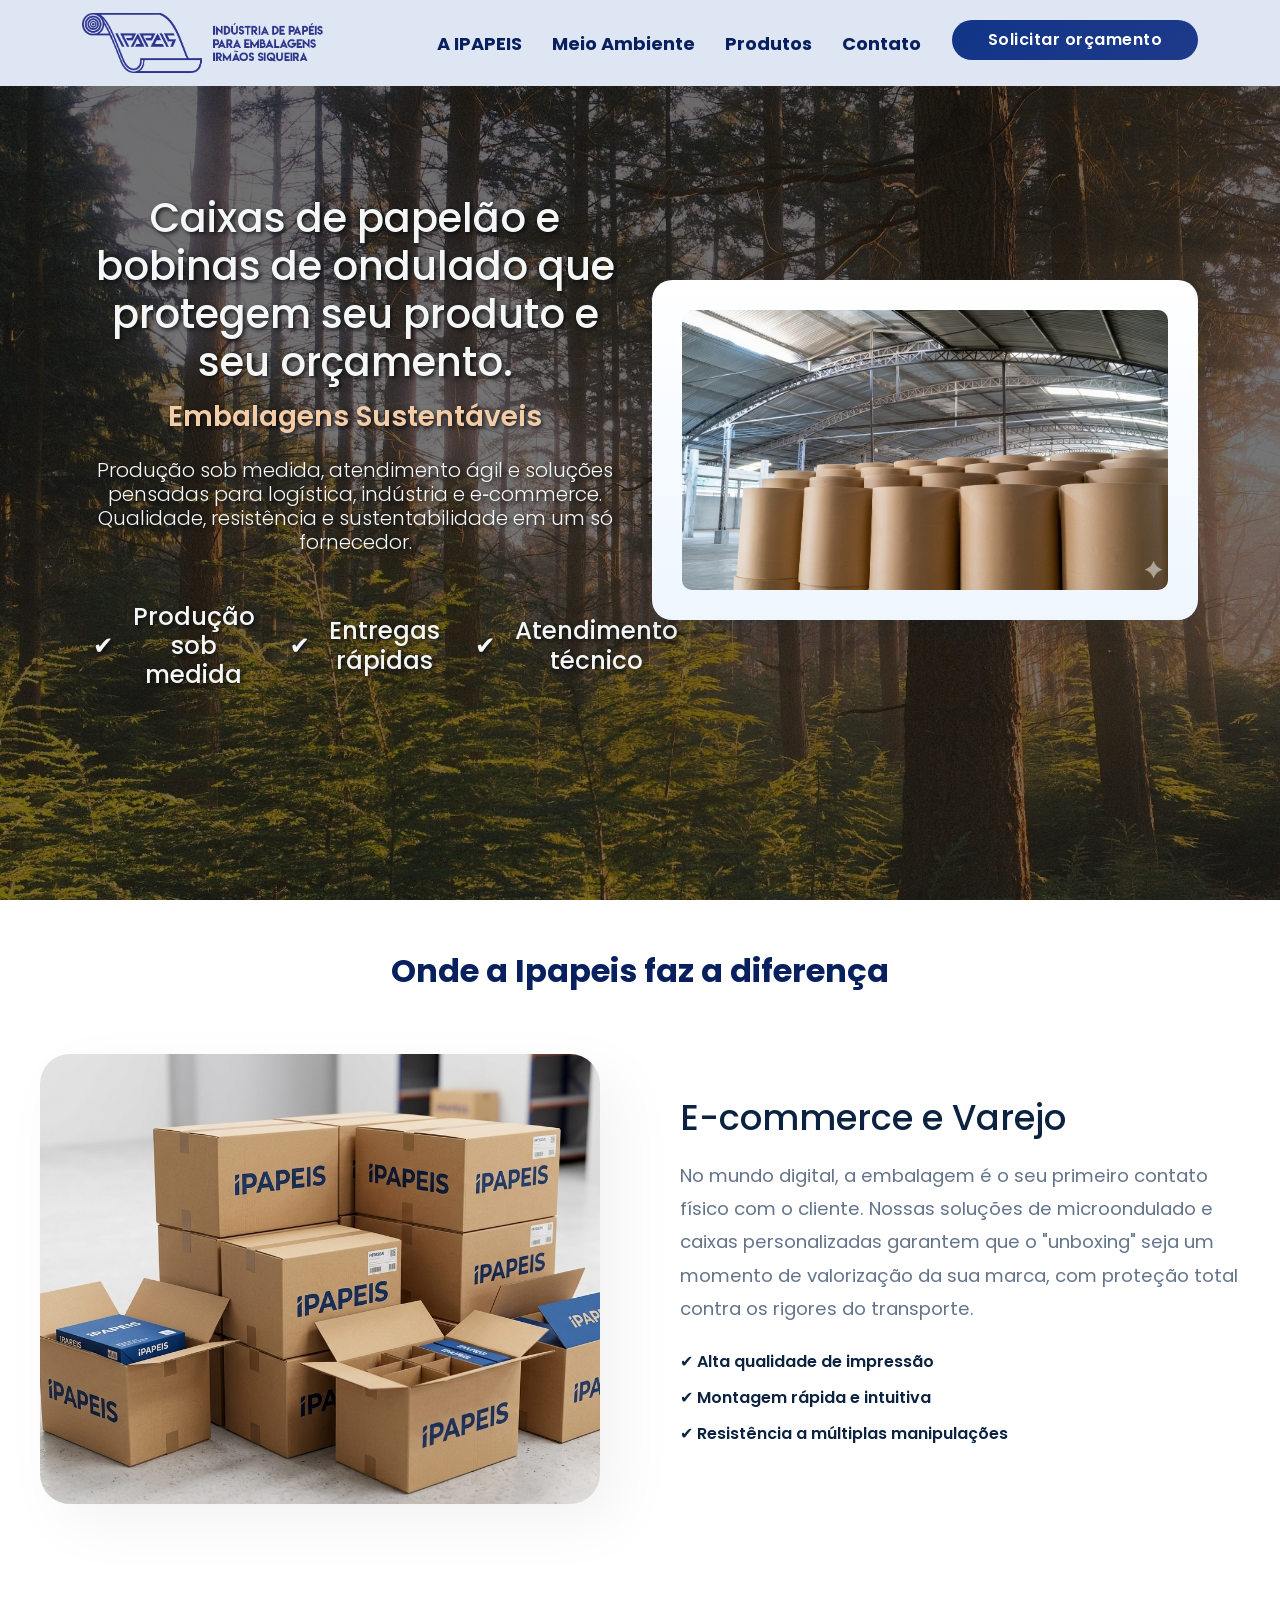
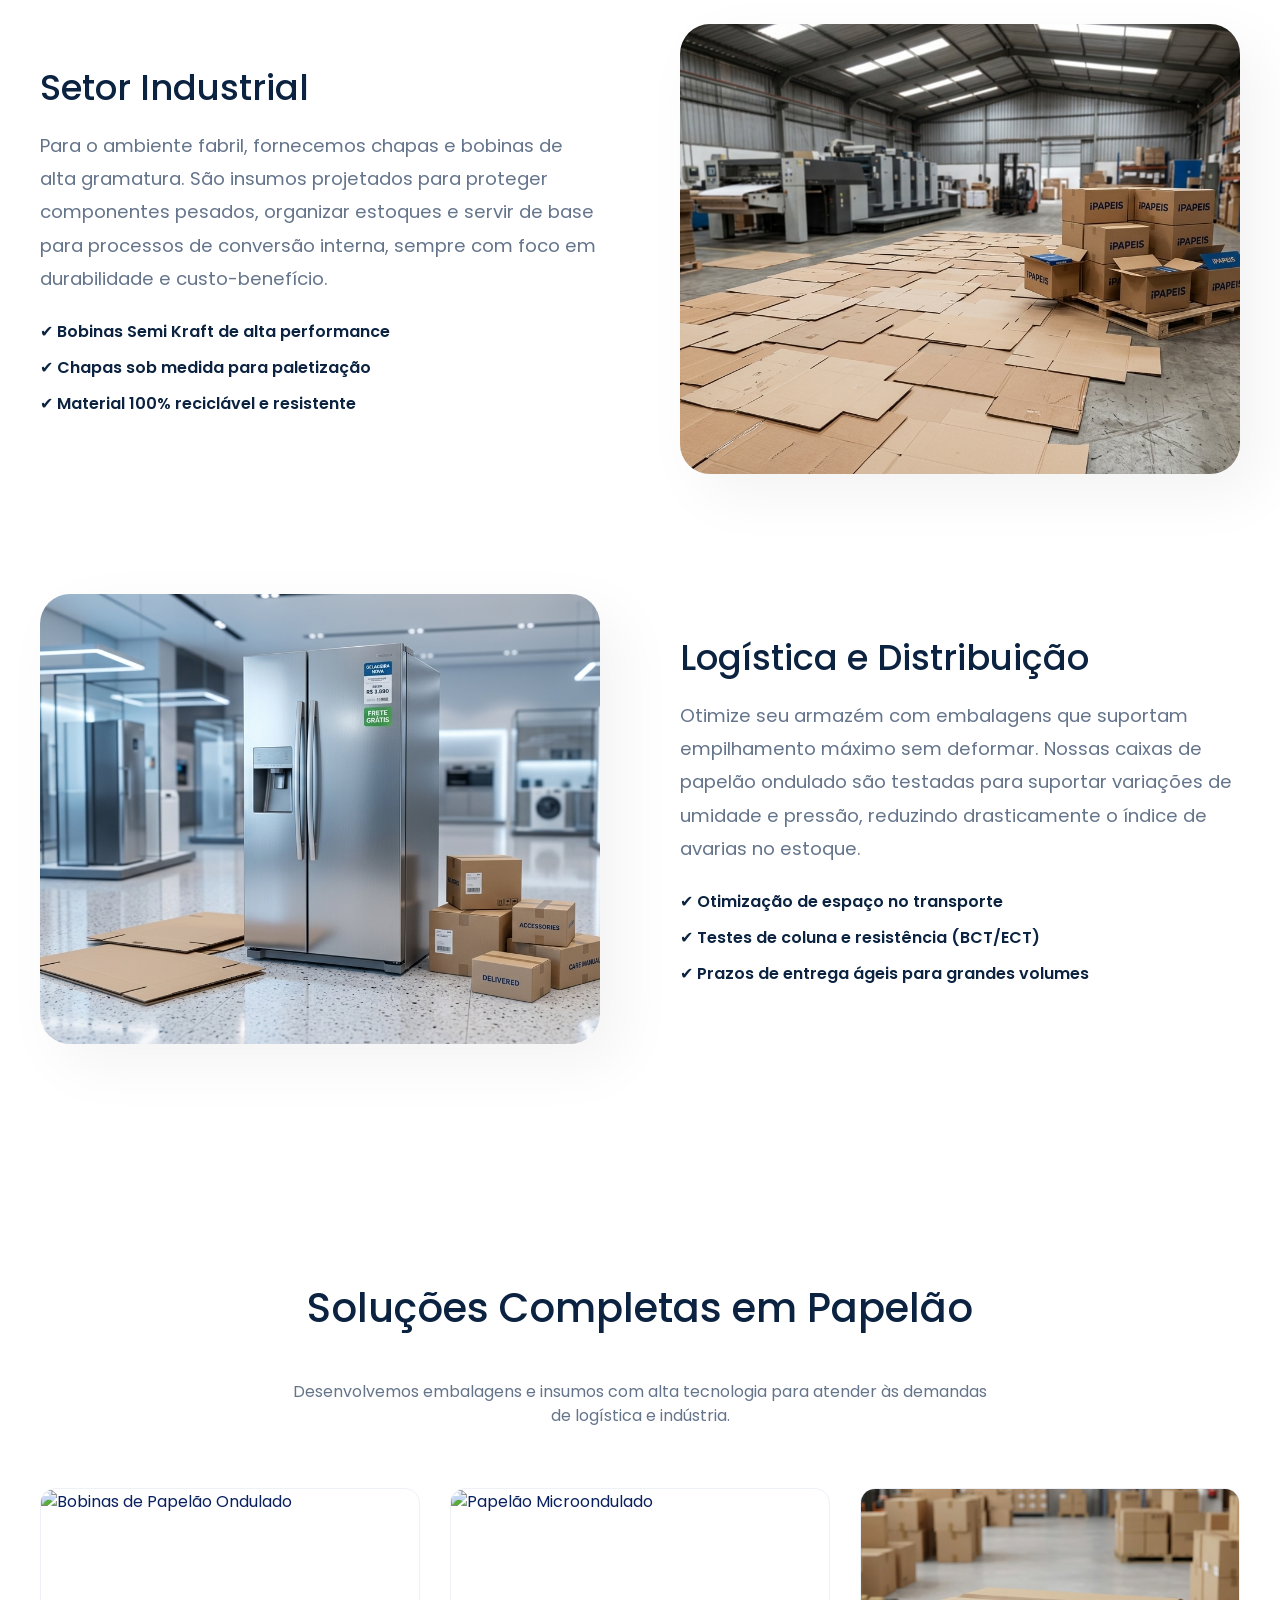
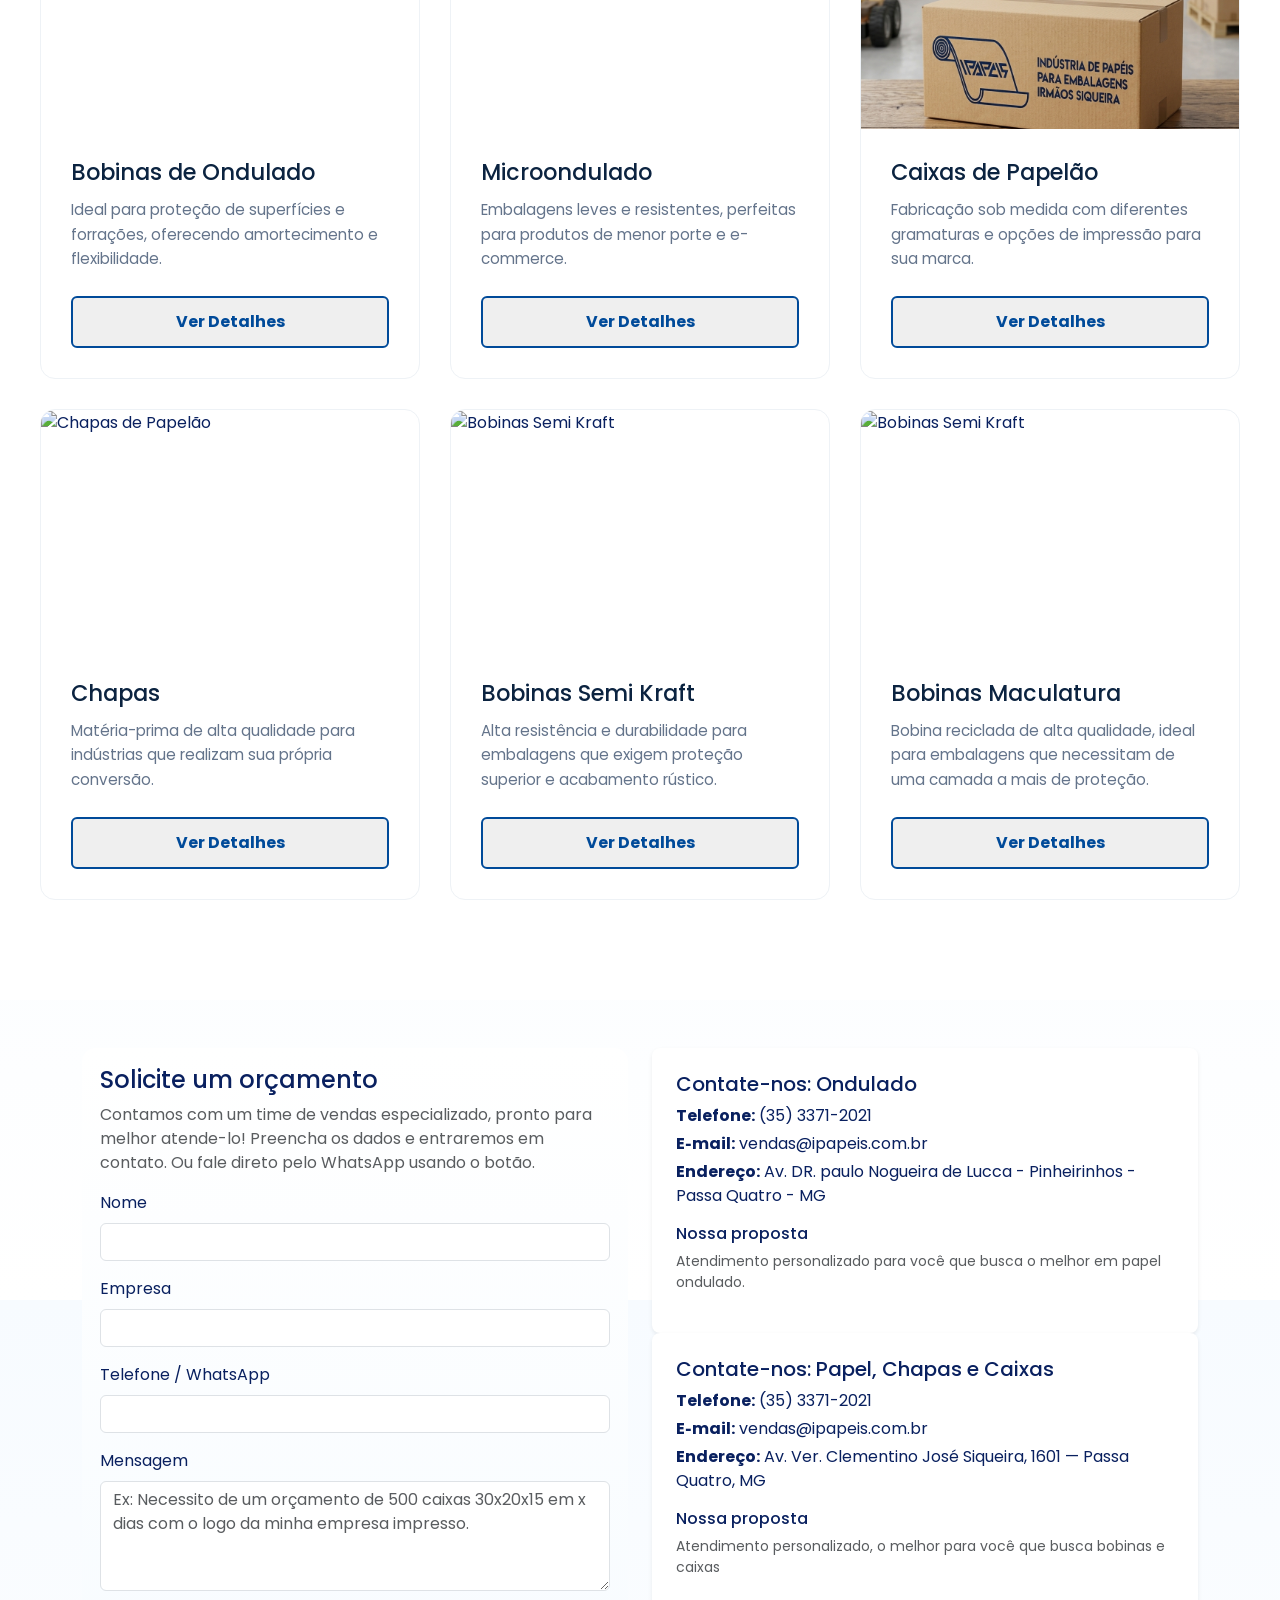
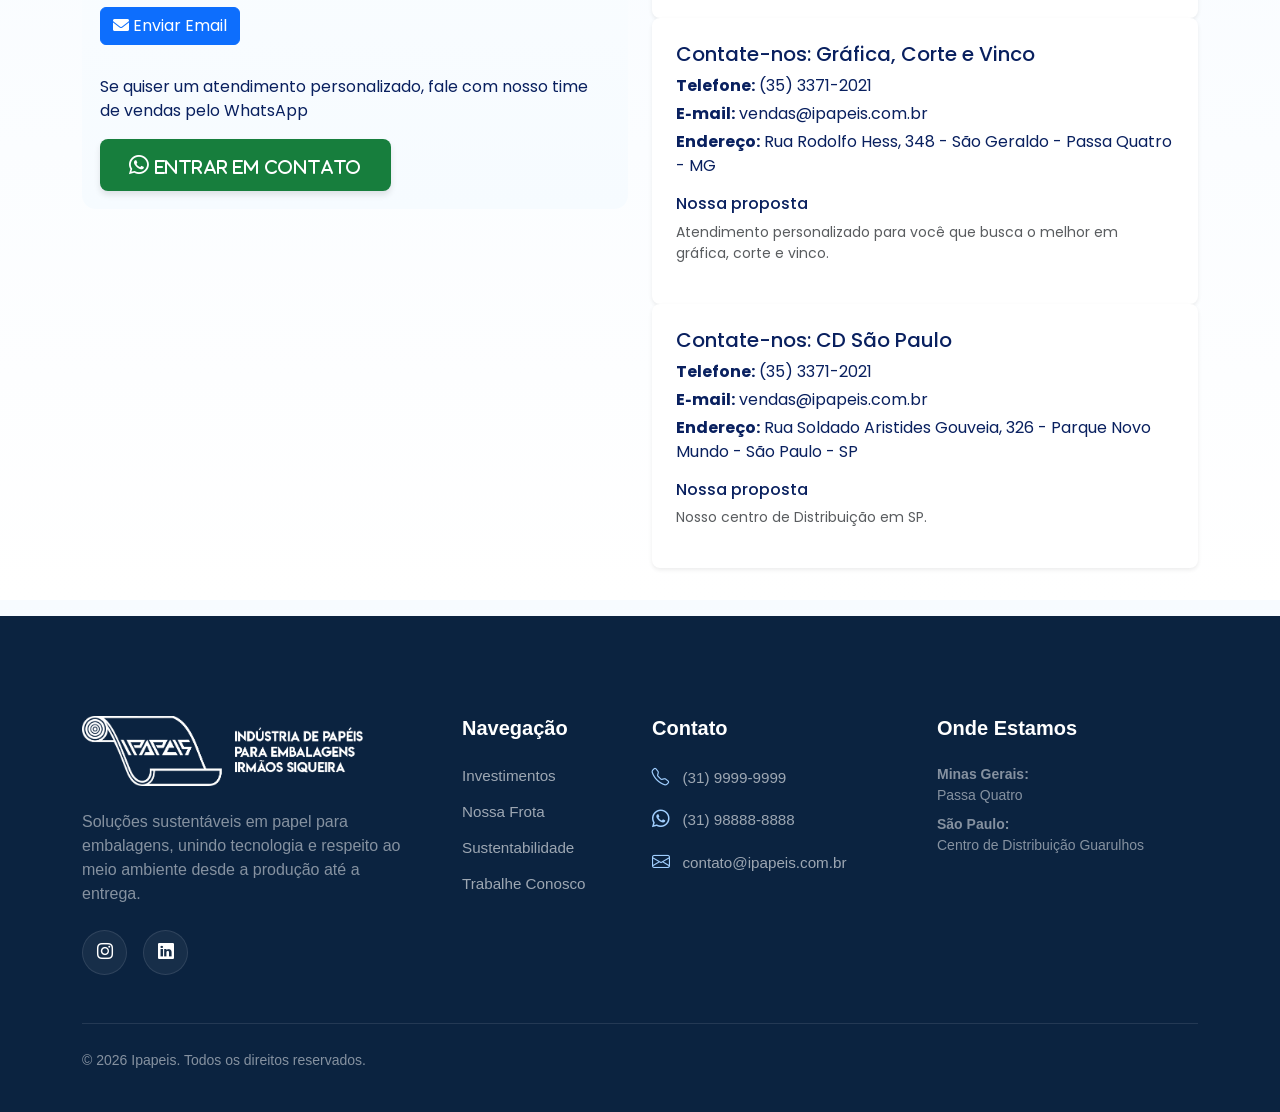
==== produtos.html @ 7433f679 "Initial commit" ====
<!doctype html>

<html lang="pt-BR">
  <head>
    <meta charset="utf-8" />
    <meta name="viewport" content="width=device-width, initial-scale=1" />
    <title>IPAPEIS -Caixas & Bobinas — Soluções em Papelão Ondulado</title>

    <!-- Google Font -->
    <link
      href="https://fonts.googleapis.com/css2?family=Poppins:wght@300;400;600;700&display=swap"
      rel="stylesheet"
    />
    <!-- Bootstrap 5 CSS (CDN) -->
    <link
      href="https://cdn.jsdelivr.net/npm/bootstrap@5.3.2/dist/css/bootstrap.min.css"
      rel="stylesheet"
    />
    <!-- CSS -->
    <link rel="stylesheet" href="style.css" />

     <link rel="stylesheet" href="https://cdn.jsdelivr.net/npm/bootstrap-icons@1.11.3/font/bootstrap-icons.min.css">
     <link rel="stylesheet" href="https://cdnjs.cloudflare.com/ajax/libs/font-awesome/6.0.0/css/all.min.css">
  </head>

  <body>
    <!-- NAVBAR -->
    <nav class="header navbar navbar-expand-lg sticky-top">
      <div class="container">
        <a class="navbar-brand" href="#"
          ><img class="fotoBobina" src="img/logo.png" alt="foto logo IPAPEIS"
        /></a>
        <button
          class="navbar-toggler"
          type="button"
          data-bs-toggle="collapse"
          data-bs-target="#navMenu"
        >
          <span class="navbar-toggler-icon" style="filter: invert(1)"></span>
        </button>
        <div class="collapse navbar-collapse" id="navMenu">
          <ul class="navbar-nav ms-auto mb-1 mb-lg-0 align-items-lg">

            <li class="nav-item">
              <a class="nav-link" href="index.html">A IPAPEIS</a>
            </li>

            <li class="nav-item menuC">
              <a class="nav-link" href="index.html#sustentabilidade">Meio Ambiente</a>
            </li>
            <li class="nav-item menuC">
              <a class="nav-link" href="produtos.html">Produtos</a>
            </li>
            <li class="nav-item menuC">
              <a class="nav-link" href="#contato">Contato</a>
            </li>

            <li class="nav-item ms-3 menu">
              <button class="btn-elegante">
                <span>Solicitar orçamento</span>
              </button>
            </li>
          </ul>
        </div>
      </div>
    </nav>


    <header class="leadTotal">
      <div class="container">
        <div class="row align-items-center g-4">
          <div class="col-lg-6">
            <h1>
              Caixas de papelão e bobinas de ondulado que protegem seu produto e
              seu orçamento.
            </h1>
             <h3 class="tag">Embalagens Sustentáveis<h3/>
            <p class="lead">
              Produção sob medida, atendimento ágil e soluções pensadas para
              logística, indústria e e‑commerce. Qualidade, resistência e
              sustentabilidade em um só fornecedor.
            </p>
            

            <ul class="list-unstyled d-flex gap-4 mt-5">
              <li class="d-flex align-items-center">
                <small class="badge-ghost me-2">✔</small
                ><small>Produção sob medida</small>
              </li>
              <li class="d-flex align-items-center">
                <small class="badge-ghost me-2">✔</small
                ><small>Entregas rápidas</small>
              </li>
              <li class="d-flex align-items-center">
                <small class="badge-ghost me-2">✔</small
                ><small>Atendimento técnico</small>
              </li>
            </ul>
          </div>

          <div class="col-lg-6">
            <div class="hero-illustration">
              <!-- Ilustração simples com SVG representando caixas -->
              <img src="img/foto bobinas.png" alt="Descrição da imagem" class="img-container-destaque">
            </div>
          </div>
        </div>
      </div>
    </header>

<section id="aplicacoes" class="aplicacoes-impacto">
  <div class="container-impacto">
    
    <div class="header-central">
      <h2>Onde a Ipapeis faz a diferença</h2>
    </div>

    <div class="impacto-row">
      <div class="impacto-img">
        <img src="img/caixas.png" alt="Caixas para E-commerce">
      </div>
      <div class="impacto-info">
        <h3>E-commerce e Varejo</h3>
        <p>No mundo digital, a embalagem é o seu primeiro contato físico com o cliente. Nossas soluções de microondulado e caixas personalizadas garantem que o "unboxing" seja um momento de valorização da sua marca, com proteção total contra os rigores do transporte.</p>
        <ul class="lista-check">
          <li>✔ Alta qualidade de impressão</li>
          <li>✔ Montagem rápida e intuitiva</li>
          <li>✔ Resistência a múltiplas manipulações</li>
        </ul>
      </div>
    </div>

    <div class="impacto-row row-reverse">
      <div class="impacto-img">
        <img src="img/chao de fabrica.png" alt="Proteção para Indústria">
      </div>
      <div class="impacto-info">
        <h3>Setor Industrial</h3>
        <p>Para o ambiente fabril, fornecemos chapas e bobinas de alta gramatura. São insumos projetados para proteger componentes pesados, organizar estoques e servir de base para processos de conversão interna, sempre com foco em durabilidade e custo-benefício.</p>
        <ul class="lista-check">
          <li>✔ Bobinas Semi Kraft de alta performance</li>
          <li>✔ Chapas sob medida para paletização</li>
          <li>✔ Material 100% reciclável e resistente</li>
        </ul>
      </div>
    </div>

    <div class="impacto-row">
      <div class="impacto-img">
        <img src="img/geladeira.png" alt="Soluções para Logística">
      </div>
      <div class="impacto-info">
        <h3>Logística e Distribuição</h3>
        <p>Otimize seu armazém com embalagens que suportam empilhamento máximo sem deformar. Nossas caixas de papelão ondulado são testadas para suportar variações de umidade e pressão, reduzindo drasticamente o índice de avarias no estoque.</p>
        <ul class="lista-check">
          <li>✔ Otimização de espaço no transporte</li>
          <li>✔ Testes de coluna e resistência (BCT/ECT)</li>
          <li>✔ Prazos de entrega ágeis para grandes volumes</li>
        </ul>
      </div>
    </div>

  </div>
</section>

<!-- Seção de Produtos -->

<section id="produtos" class="produtos-section">
      <div class="produtos-container">
        <div class="produtos-header">
          <h2>Soluções Completas em Papelão</h2>
          <p>
            Desenvolvemos embalagens e insumos com alta tecnologia para atender
            às demandas de logística e indústria.
          </p>
        </div>

        <div class="produtos-grid">
          <div class="produto-card">
            <div class="produto-img">
              <img
                src="img/bobina-ondulado.jpg"
                alt="Bobinas de Papelão Ondulado"
              />
            </div>
            <div class="produto-info">
              <h3>Bobinas de Ondulado</h3>
              <p>
                Ideal para proteção de superfícies e forrações, oferecendo
                amortecimento e flexibilidade.
              </p>
              <button type="button" class="btn-produto w-100" data-bs-toggle="modal" data-bs-target="#modalProduto1">
  Ver Detalhes
</button>
            </div>
          </div>

          <div class="produto-card">
            <div class="produto-img">
              <img src="img/microondulado.jpg" alt="Papelão Microondulado" />
            </div>
            <div class="produto-info">
              <h3>Microondulado</h3>
              <p>
                Embalagens leves e resistentes, perfeitas para produtos de menor
                porte e e-commerce.
              </p>
              <button type="button" class="btn-produto w-100" data-bs-toggle="modal" data-bs-target="#modalProduto2">
  Ver Detalhes
</button>
            </div>
          </div>

          <div class="produto-card destaque-border">
            <div class="produto-img">
              <img src="img/caixaIpapeis.png" alt="Caixas de Papelão" />
            </div>
            <div class="produto-info">
              <h3>Caixas de Papelão</h3>
              <p>
                Fabricação sob medida com diferentes gramaturas e opções de
                impressão para sua marca.
              </p>
              <button type="button" class="btn-produto w-100" data-bs-toggle="modal" data-bs-target="#modalProduto3">
  Ver Detalhes
</button>
            </div>
          </div>

          <div class="produto-card">
            <div class="produto-img">
              <img src="img/chapas.jpg" alt="Chapas de Papelão" />
            </div>
            <div class="produto-info">
              <h3>Chapas</h3>
              <p>
                Matéria-prima de alta qualidade para indústrias que realizam sua
                própria conversão.
              </p>
             <button type="button" class="btn-produto w-100" data-bs-toggle="modal" data-bs-target="#modalProduto4">
  Ver Detalhes
</button>
            </div>
          </div>

          <div class="produto-card">
            <div class="produto-img">
              <img src="img/semi-kraft.jpg" alt="Bobinas Semi Kraft" />
            </div>
            <div class="produto-info">
              <h3>Bobinas Semi Kraft</h3>
              <p>
                Alta resistência e durabilidade para embalagens que exigem
                proteção superior e acabamento rústico.
              </p>
             <button type="button" class="btn-produto w-100" data-bs-toggle="modal" data-bs-target="#modalProduto5">
  Ver Detalhes
</button>
            </div>
          </div>

          <div class="produto-card">
            <div class="produto-img">
              <img src="img/semi-kraft.jpg" alt="Bobinas Semi Kraft" />
            </div>
            <div class="produto-info">
              <h3>Bobinas Maculatura</h3>
              <p>
                Bobina reciclada de alta qualidade, ideal para embalagens que necessitam de uma camada a mais de proteção.
              </p>
             <button type="button" class="btn-produto w-100" data-bs-toggle="modal" data-bs-target="#modalProduto6">
  Ver Detalhes
</button>
            </div>
          </div>
        </div>
      </div>
</section>

<!--Modal detalhes de produtos (cada produto tem o seu)-->
<div class="modal fade" id="modalProduto1" tabindex="-1" aria-hidden="true">
  <div class="modal-dialog modal-lg modal-dialog-centered">
    <div class="modal-content border-0 shadow-lg">
      <div class="modal-header border-0 pb-0">
        <button type="button" class="btn-close" data-bs-dismiss="modal" aria-label="Close"></button>
      </div>
      <div class="modal-body p-4 p-md-5">
        <div class="row g-4">
          <div class="col-md-5">
            <img src="img/bobina-ondulado.jpg" class="img-fluid rounded-3 shadow-sm" alt="Bobina Ondulado">
          </div>
          <div class="col-md-7">
            <span class="tag-label mb-2 d-block">Indústria e Logística</span>
            <h3 class="fw-bold text-dark mb-3">Bobinas de Papelão Ondulado</h3>
            <p class="text-muted mb-4">
              Nossas bobinas são produzidas com fibras recicladas de alta resistência, garantindo uma proteção superior para móveis, pisos e itens frágeis durante o transporte ou reforma.
            </p>
            
            <h5 class="fw-bold small text-uppercase mb-3">Características Técnicas:</h5>
            <ul class="list-unstyled">
              <li class="mb-2"><i class="bi bi-check2-circle text-primary me-2"></i> <strong>Tamanhos:</strong>   de 20cm a 1,60m</li>
              <li class="mb-2"><i class="bi bi-check2-circle text-primary me-2"></i> <strong>Gramatura:</strong> 300 e 400 g/m².</li>
              <li class="mb-2"><i class="bi bi-check2-circle text-primary me-2"></i> <strong>Ondulação:</strong> Tipo B (Onda Simples).</li>
              <li class="mb-2"><i class="bi bi-check2-circle text-primary me-2"></i> 100% Reciclável e Biodegradável.</li>
            </ul>

            <div class="mt-4 pt-3 border-top">
              <a href="https://wa.me/SEUNUMERO" class="btn btn-primary px-4 py-2 fw-bold">Solicitar Orçamento</a>
            </div>
          </div>
        </div>
      </div>
    </div>
  </div>
</div>

<div class="modal fade" id="modalProduto2" tabindex="-1" aria-hidden="true">
  <div class="modal-dialog modal-lg modal-dialog-centered">
    <div class="modal-content border-0 shadow-lg">
      <div class="modal-header border-0 pb-0">
        <button type="button" class="btn-close" data-bs-dismiss="modal" aria-label="Close"></button>
      </div>
      <div class="modal-body p-4 p-md-5">
        <div class="row g-4">
          <div class="col-md-5">
            <img src="img/caixaIpapeis.png" class="img-fluid rounded-3 shadow-sm" alt="Caixas de Papelão">
          </div>
          <div class="col-md-7">
            <span class="tag-label mb-2 d-block">Indústria e Logística</span>
            <h3 class="fw-bold text-dark mb-3">Caixas de Papelão</h3>
            <p class="text-muted mb-4">
              Nossas bobinas são produzidas com fibras recicladas de alta resistência, garantindo uma proteção superior para móveis, pisos e itens frágeis durante o transporte ou reforma.
            </p>
            
            <h5 class="fw-bold small text-uppercase mb-3">Características Técnicas:</h5>
            <ul class="list-unstyled">
              <li class="mb-2"><i class="bi bi-check2-circle text-primary me-2"></i> <strong>Larguras:</strong> 100cm, 120cm e 140cm.</li>
              <li class="mb-2"><i class="bi bi-check2-circle text-primary me-2"></i> <strong>Gramatura:</strong> Variável conforme necessidade (220g a 280g).</li>
              <li class="mb-2"><i class="bi bi-check2-circle text-primary me-2"></i> <strong>Ondulação:</strong> Tipo B (Onda Simples).</li>
              <li class="mb-2"><i class="bi bi-check2-circle text-primary me-2"></i> 100% Reciclável e Biodegradável.</li>
            </ul>

            <div class="mt-4 pt-3 border-top">
              <a href="https://wa.me/SEUNUMERO" class="btn btn-primary px-4 py-2 fw-bold">Solicitar Orçamento</a>
            </div>
          </div>
        </div>
      </div>
    </div>
  </div>
</div>

<div class="modal fade" id="modalProduto3" tabindex="-1" aria-hidden="true">
  <div class="modal-dialog modal-lg modal-dialog-centered">
    <div class="modal-content border-0 shadow-lg">
      <div class="modal-header border-0 pb-0">
        <button type="button" class="btn-close" data-bs-dismiss="modal" aria-label="Close"></button>
      </div>
      <div class="modal-body p-4 p-md-5">
        <div class="row g-4">
          <div class="col-md-5">
            <img src="img/caixaIpapeis.png" class="img-fluid rounded-3 shadow-sm" alt="Bobina Ondulado">
          </div>
          <div class="col-md-7">
            <span class="tag-label mb-2 d-block">Indústria e Logística</span>
            <h3 class="fw-bold text-dark mb-3">Bobinas de Papelão Ondulado</h3>
            <p class="text-muted mb-4">
              Nossas bobinas são produzidas com fibras recicladas de alta resistência, garantindo uma proteção superior para móveis, pisos e itens frágeis durante o transporte ou reforma.
            </p>
            
            <h5 class="fw-bold small text-uppercase mb-3">Características Técnicas:</h5>
            <ul class="list-unstyled">
              <li class="mb-2"><i class="bi bi-check2-circle text-primary me-2"></i> <strong>Larguras:</strong> 100cm, 120cm e 140cm.</li>
              <li class="mb-2"><i class="bi bi-check2-circle text-primary me-2"></i> <strong>Gramatura:</strong> Variável conforme necessidade (220g a 280g).</li>
              <li class="mb-2"><i class="bi bi-check2-circle text-primary me-2"></i> <strong>Ondulação:</strong> Tipo B (Onda Simples).</li>
              <li class="mb-2"><i class="bi bi-check2-circle text-primary me-2"></i> 100% Reciclável e Biodegradável.</li>
            </ul>

            <div class="mt-4 pt-3 border-top">
              <a href="https://wa.me/SEUNUMERO" class="btn btn-primary px-4 py-2 fw-bold">Solicitar Orçamento</a>
            </div>
          </div>
        </div>
      </div>
    </div>
  </div>
</div>

<div class="modal fade" id="modalProduto4" tabindex="-1" aria-hidden="true">
  <div class="modal-dialog modal-lg modal-dialog-centered">
    <div class="modal-content border-0 shadow-lg">
      <div class="modal-header border-0 pb-0">
        <button type="button" class="btn-close" data-bs-dismiss="modal" aria-label="Close"></button>
      </div>
      <div class="modal-body p-4 p-md-5">
        <div class="row g-4">
          <div class="col-md-5">
            <img src="img/bobina-ondulado.jpg" class="img-fluid rounded-3 shadow-sm" alt="Bobina Ondulado">
          </div>
          <div class="col-md-7">
            <span class="tag-label mb-2 d-block">Indústria e Logística</span>
            <h3 class="fw-bold text-dark mb-3">Bobinas de Papelão Ondulado</h3>
            <p class="text-muted mb-4">
              Nossas bobinas são produzidas com fibras recicladas de alta resistência, garantindo uma proteção superior para móveis, pisos e itens frágeis durante o transporte ou reforma.
            </p>
            
            <h5 class="fw-bold small text-uppercase mb-3">Características Técnicas:</h5>
            <ul class="list-unstyled">
              <li class="mb-2"><i class="bi bi-check2-circle text-primary me-2"></i> <strong>Larguras:</strong> 100cm, 120cm e 140cm.</li>
              <li class="mb-2"><i class="bi bi-check2-circle text-primary me-2"></i> <strong>Gramatura:</strong> Variável conforme necessidade (220g a 280g).</li>
              <li class="mb-2"><i class="bi bi-check2-circle text-primary me-2"></i> <strong>Ondulação:</strong> Tipo B (Onda Simples).</li>
              <li class="mb-2"><i class="bi bi-check2-circle text-primary me-2"></i> 100% Reciclável e Biodegradável.</li>
            </ul>

            <div class="mt-4 pt-3 border-top">
              <a href="https://wa.me/SEUNUMERO" class="btn btn-primary px-4 py-2 fw-bold">Solicitar Orçamento</a>
            </div>
          </div>
        </div>
      </div>
    </div>
  </div>
</div>

<div class="modal fade" id="modalProduto5" tabindex="-1" aria-hidden="true">
  <div class="modal-dialog modal-lg modal-dialog-centered">
    <div class="modal-content border-0 shadow-lg">
      <div class="modal-header border-0 pb-0">
        <button type="button" class="btn-close" data-bs-dismiss="modal" aria-label="Close"></button>
      </div>
      <div class="modal-body p-4 p-md-5">
        <div class="row g-4">
          <div class="col-md-5">
            <img src="img/bobina-ondulado.jpg" class="img-fluid rounded-3 shadow-sm" alt="Bobina Ondulado">
          </div>
          <div class="col-md-7">
            <span class="tag-label mb-2 d-block">Indústria e Logística</span>
            <h3 class="fw-bold text-dark mb-3">Bobinas de Papelão Ondulado</h3>
            <p class="text-muted mb-4">
              Nossas bobinas são produzidas com fibras recicladas de alta resistência, garantindo uma proteção superior para móveis, pisos e itens frágeis durante o transporte ou reforma.
            </p>
            
            <h5 class="fw-bold small text-uppercase mb-3">Características Técnicas:</h5>
            <ul class="list-unstyled">
              <li class="mb-2"><i class="bi bi-check2-circle text-primary me-2"></i> <strong>Larguras:</strong> 100cm, 120cm e 140cm.</li>
              <li class="mb-2"><i class="bi bi-check2-circle text-primary me-2"></i> <strong>Gramatura:</strong> Variável conforme necessidade (220g a 280g).</li>
              <li class="mb-2"><i class="bi bi-check2-circle text-primary me-2"></i> <strong>Ondulação:</strong> Tipo B (Onda Simples).</li>
              <li class="mb-2"><i class="bi bi-check2-circle text-primary me-2"></i> 100% Reciclável e Biodegradável.</li>
            </ul>

            <div class="mt-4 pt-3 border-top">
              <a href="https://wa.me/SEUNUMERO" class="btn btn-primary px-4 py-2 fw-bold">Solicitar Orçamento</a>
            </div>
          </div>
        </div>
      </div>
    </div>
  </div>
</div>

<div class="modal fade" id="modalProduto6" tabindex="-1" aria-hidden="true">
  <div class="modal-dialog modal-lg modal-dialog-centered">
    <div class="modal-content border-0 shadow-lg">
      <div class="modal-header border-0 pb-0">
        <button type="button" class="btn-close" data-bs-dismiss="modal" aria-label="Close"></button>
      </div>
      <div class="modal-body p-4 p-md-5">
        <div class="row g-4">
          <div class="col-md-5">
            <img src="img/bobina-ondulado.jpg" class="img-fluid rounded-3 shadow-sm" alt="Bobina Ondulado">
          </div>
          <div class="col-md-7">
            <span class="tag-label mb-2 d-block">Indústria e Logística</span>
            <h3 class="fw-bold text-dark mb-3">Bobinas de Papelão Ondulado</h3>
            <p class="text-muted mb-4">
              Nossas bobinas são produzidas com fibras recicladas de alta resistência, garantindo uma proteção superior para móveis, pisos e itens frágeis durante o transporte ou reforma.
            </p>
            
            <h5 class="fw-bold small text-uppercase mb-3">Características Técnicas:</h5>
            <ul class="list-unstyled">
              <li class="mb-2"><i class="bi bi-check2-circle text-primary me-2"></i> <strong>Larguras:</strong> 100cm, 120cm e 140cm.</li>
              <li class="mb-2"><i class="bi bi-check2-circle text-primary me-2"></i> <strong>Gramatura:</strong> Variável conforme necessidade (220g a 280g).</li>
              <li class="mb-2"><i class="bi bi-check2-circle text-primary me-2"></i> <strong>Ondulação:</strong> Tipo B (Onda Simples).</li>
              <li class="mb-2"><i class="bi bi-check2-circle text-primary me-2"></i> 100% Reciclável e Biodegradável.</li>
            </ul>

            <div class="mt-4 pt-3 border-top">
              <a href="https://wa.me/SEUNUMERO" class="btn btn-primary px-4 py-2 fw-bold">Solicitar Orçamento</a>
            </div>
          </div>
        </div>
      </div>
    </div>
  </div>
</div>

     <!-- CONTATO -->
    <section id="contato" class="py-5">
      <div class="container">
        <div class="row g-4">
          <div class="col-lg-6">
            <div class="contact-card">
              <h4>Solicite um orçamento</h4>
              <p class="text-muted">
                Contamos com um time de vendas especializado, pronto para melhor atende-lo! Preencha os dados e entraremos em contato. Ou fale direto pelo
                WhatsApp usando o botão.
              </p>
              <form id="formContato">
                <div class="mb-3">
                  <label for="nome" class="form-label">Nome</label>
                  <input type="text" id="nome" class="form-control" required />
                </div>
                <div class="mb-3">
                  <label for="empresa" class="form-label">Empresa</label>
                  <input type="text" id="empresa" class="form-control" />
                </div>
                <div class="mb-3">
                  <label for="telefone" class="form-label">Telefone / WhatsApp</label>
                  <input type="tel" id="telefone" class="form-control" required/>
                </div>
                <div class="mb-3">
                  <label for="mensagem" class="form-label">Mensagem</label>
                  <textarea id="mensagem" rows="4" class="form-control" placeholder="Ex: Necessito de um orçamento de 500 caixas 30x20x15 em x dias com o logo da minha empresa impresso." ></textarea>
                </div>
                <button type="submit" class="btn btn-primary">
                  <i class="fa-solid fa-envelope"></i>
                  Enviar Email
                </button>
              </form>

              <div class="cta-whatsapp-container">
                <div>
                 <p>Se quiser um atendimento personalizado, fale com nosso time de vendas pelo WhatsApp</p>
                <a href="https://wa.me/55DDD9XXXXXXXX?text=Olá vim pelo site e Gostaria de mais informações." 
                
                    class="btn-whatsapp-inline fab" 
                    target="_blank" 
                    rel="noopener noreferrer">
                    <i class="fab fa-whatsapp"></i>
                    <span>Entrar em contato</span>
                </a>
               </div>
              </div>

            </div>
          </div>

          

          <div class="col-lg-6">
            <div class="p-4 bg-white rounded-3 shadow-sm">
              <h5>Contate-nos: Ondulado</h5>
              <p class="mb-1"><strong>Telefone:</strong> (35) 3371-2021</p>
              <p class="mb-1"><strong>E‑mail:</strong> vendas@ipapeis.com.br</p>
              <p class="mb-1">
                <strong>Endereço:</strong> Av. DR. paulo Nogueira de Lucca - Pinheirinhos - Passa Quatro - MG
              </p>

              <div class="mt-3">
                <h6>Nossa proposta</h6>
                <p class="small text-muted">
                  Atendimento personalizado para você que busca o melhor em papel ondulado.
                </p>
              </div>
            </div>

            <div class="p-4 bg-white rounded-3 shadow-sm">
              <h5>Contate-nos: Papel, Chapas e Caixas</h5>
              <p class="mb-1"><strong>Telefone:</strong> (35) 3371-2021</p>
              <p class="mb-1"><strong>E‑mail:</strong> vendas@ipapeis.com.br</p>
              <p class="mb-1">
                <strong>Endereço:</strong> Av. Ver. Clementino José Siqueira, 1601 — Passa Quatro, MG
              </p>

              <div class="mt-3">
                <h6>Nossa proposta</h6>
                <p class="small text-muted">
                  Atendimento personalizado, o melhor para você que busca bobinas e caixas
                </p>
              </div>
            </div>

            <div class="p-4 bg-white rounded-3 shadow-sm">
              <h5>Contate-nos: Gráfica, Corte e Vinco</h5>
              <p class="mb-1"><strong>Telefone:</strong> (35) 3371-2021</p>
              <p class="mb-1"><strong>E‑mail:</strong> vendas@ipapeis.com.br</p>
              <p class="mb-1">
                <strong>Endereço:</strong> Rua Rodolfo Hess, 348  - São Geraldo - Passa Quatro - MG
              </p>

              <div class="mt-3">
                <h6>Nossa proposta</h6>
                <p class="small text-muted">
                  Atendimento personalizado para você que busca o melhor em gráfica, corte e vinco.
                </p>
              </div>
            </div>

            <div class="p-4 bg-white rounded-3 shadow-sm">
              <h5>Contate-nos: CD São Paulo</h5>
              <p class="mb-1"><strong>Telefone:</strong> (35) 3371-2021</p>
              <p class="mb-1"><strong>E‑mail:</strong> vendas@ipapeis.com.br</p>
              <p class="mb-1">
                <strong>Endereço:</strong> Rua Soldado Aristides Gouveia, 326 - Parque Novo Mundo - São Paulo - SP
              </p>

              <div class="mt-3">
                <h6>Nossa proposta</h6>
                <p class="small text-muted">
                  Nosso centro de Distribuição em SP.
                </p>
              </div>
            </div>

          </div>
        </div>
      </div>
    </section>

   <footer class="footer-premium">
  <div class="container">
    <div class="row gy-5">
      
      <div class="col-lg-4 col-md-12">
        <img src="img/logo.png" alt="Logo Ipapeis" class="logo-footer-v2 mb-4">
        <p class="text-white-50 pe-lg-4 mb-4">
          Soluções sustentáveis em papel para embalagens, unindo tecnologia e respeito ao meio ambiente desde a produção até a entrega.
        </p>
        <div class="social-links d-flex gap-3">
          <a href="#" class="social-btn"><i class="bi bi-instagram"></i></a>
          <a href="#" class="social-btn"><i class="bi bi-linkedin"></i></a>
        </div>
      </div>

      <div class="col-lg-2 col-md-4">
        <h5 class="text-white fw-bold mb-4">Navegação</h5>
        <ul class="list-unstyled footer-nav">
          <li><a href="#investimentos-hero">Investimentos</a></li>
          <li><a href="#frota-logistica">Nossa Frota</a></li>
          <li><a href="#sustentabilidade">Sustentabilidade</a></li>
          <li><a href="#trabalhe-conosco">Trabalhe Conosco</a></li>
        </ul>
      </div>

      <div class="col-lg-3 col-md-4">
        <h5 class="text-white fw-bold mb-4">Contato</h5>
        <ul class="list-unstyled footer-contact">
          <li class="mb-3">
            <i class="bi bi-telephone text-primary me-2"></i>
            <a href="tel:+553199999999">(31) 9999-9999</a>
          </li>
          <li class="mb-3">
            <i class="bi bi-whatsapp text-primary me-2"></i>
            <a href="https://wa.me/553199999999" target="_blank">(31) 98888-8888</a>
          </li>
          <li>
            <i class="bi bi-envelope text-primary me-2"></i>
            <a href="mailto:contato@ipapeis.com.br">contato@ipapeis.com.br</a>
          </li>
        </ul>
      </div>

      <div class="col-lg-3 col-md-4">
        <h5 class="text-white fw-bold mb-4">Onde Estamos</h5>
        <p class="small text-white-50 mb-2">
          <strong>Minas Gerais:</strong> <br>
          Passa Quatro
        </p>
        <p class="small text-white-50">
          <strong>São Paulo:</strong> <br>
          Centro de Distribuição Guarulhos
        </p>
      </div>

    </div>

    <div class="footer-bottom mt-5 pt-4 border-top border-secondary border-opacity-25">
      <div class="row align-items-center">
        <div class="col-md-6 text-center text-md-start">
          <small class="text-white-50">© 2026 Ipapeis. Todos os direitos reservados.</small>
        </div>
        <div class="col-md-6 text-center text-md-end mt-3 mt-md-0">
          <span class="small text-white-50"> <strong class="text-white"></strong></span>
        </div>
      </div>
    </div>
  </div>
</footer>



    <script src="https://cdn.jsdelivr.net/npm/bootstrap@5.3.2/dist/js/bootstrap.bundle.min.js"></script>
  </body>
</html>
---- style.css ----
:root{
      --navy: #09205f; /* azul marinho */
      --white: #ffffff;
      --muted: #6c757d;
      --accent: #0f4978; /* variação para efeitos */
      --primary-blue: #004a99;
        --dark-blue: #002d5e;
        --accent-kraft: #d4a373;
        --light-bg: #f4f7f6;
        --text-color: #334155;
      --glass: rgba(255,255,255,0.06);
    }

    html{
      scroll-behavior: smooth;

    }

    /* Reset visual básico */
    *{box-sizing:border-box}
    html,body{
      height:100%;
      font-family:'Poppins',system-ui,-apple-system,Segoe UI,Roboto,'Helvetica Neue',Arial;
    }

    body{
      color:var(--navy);
      background:linear-gradient(180deg, #f7fbff 0%, #ffffff 100%);
      margin: 0;
      padding: 0;
      overflow-x: hidden;
    }   
    
    /* PRELOADER */
#preloader{
  position: fixed;
  inset: 0;
  display:flex;
  align-items:center;
  justify-content:center;
  z-index:99999;
  background: linear-gradient(180deg, rgba(1, 58, 170, 0.95), rgba(121, 170, 243, 0.95));
  backdrop-filter: blur(6px);
  -webkit-backdrop-filter: blur(6px);
  transition: opacity 0.6s ease, visibility 0.6s ease;
  visibility: visible;
  opacity: 1;
}

/* central box */
.preloader-inner{
  width: min(760px, 92%);
  max-width: 760px;
  text-align:center;
  padding:28px;
  border-radius:14px;
  box-shadow: 0 18px 50px rgba(16,24,40,0.08);
  background: linear-gradient(180deg, rgba(245, 209, 127, 0.95), rgba(84, 173, 255, 0.85));
  display:grid;
  gap:18px;
  align-items:center;
  grid-template-columns: 120px 1fr;
}

/* responsivo: empilha */
@media (max-width:720px){
  .preloader-inner{ grid-template-columns: 1fr; padding:20px; gap:12px; }
}

/* logo */
.pl-logo{
  width:110px;
  height:auto;
  margin:auto;
  display:block;
  transform-origin:center;
}

/* stroke (desenho) */
.logo-stroke{
  stroke: #0f172a; /* cor do traço - ajuste */
  stroke-dasharray: 300;
  stroke-dashoffset: 300;
  transition: stroke-dashoffset 1.2s ease-out;
}

/* pre-finish (aplicado via JS) */
.pl-animate .logo-stroke{
  stroke-dashoffset: 0;
}

/* center title */
.pl-title{
  font-weight:700;
  font-size:20px;
  color:#0f172a;
  text-align:left;
}

/* progress */
.pl-progress-wrap{
  display:flex;
  align-items:center;
  gap:14px;
  margin-top:300px;
  grid-column: 2 / 3;
}

.pl-progress{
  flex:1;
  height:8px;
  background:#72abf1;
  border-radius:8px;
  box-shadow: inset 0 1px 0 rgba(255,255,255,0.5);
}

.pl-progress-bar{
  display:block;
  height:100%;
  width:0%;
  background: linear-gradient(90deg, #0f3acb, #0d6efd);
  transition: width 220ms linear;
}

/* percent text */
.pl-percent{
  min-width:46px;
  text-align:right;
  font-weight:600;
  color:#475569;
}

/* small animated boxes (visual brand hint) */
.pl-boxes{
  display:flex;
  gap:10px;
  justify-content:flex-end;
  grid-column: 2 / 3;
  margin-top:6px;
}

.box{
  width:22px;
  height:22px;
  background: linear-gradient(180deg,#fff,#f3f6ff);
  border:1px solid #e6edf9;
  border-radius:4px;
  box-shadow: 0 6px 18px rgba(15,23,42,0.06);
  transform-origin:center;
  opacity:0.95;
}

/* staggered pop */
.box.b1 { animation: boxPop 1.2s infinite 0s; }
.box.b2 { animation: boxPop 1.2s infinite 0.12s; }
.box.b3 { animation: boxPop 1.2s infinite 0.24s; }

@keyframes boxPop {
  0% { transform: translateY(0) scale(1); opacity:0.95; }
  35% { transform: translateY(-8px) scale(1.04); opacity:1; }
  70% { transform: translateY(0) scale(1); opacity:0.95; }
  100% { transform: translateY(0) scale(1); opacity:0.95; }
}

/* hide state */
#preloader.hidden{
  opacity: 0;
  visibility: hidden;
  pointer-events: none;
}

/* small accessibility helper: reduce motion */
@media (prefers-reduced-motion: reduce){
  .logo-stroke { transition: none; stroke-dashoffset: 0; }
  .box { animation: none; }
  .pl-progress-bar { transition: none; }
}

    /* Navbar */
    .navbar{
      position: fixed !important;
      background-color: #dee5f3;
      top: 0;
      width: 100%;
      margin-bottom: 8rem;
      min-height: 80px; /* Use min-height em vez de height fixa */
      z-index: 1050;
      transition: all 0.3s ease-in-out;
      transform: translateY(0);
    }

    /* Esta classe será adicionada pelo JavaScript para esconder o menu */
    .nav-hidden {
        transform: translateY(-100%);
    }

    /* Ajuste para o logo não ficar gigante */
    .fotoBobina {
        max-height: 60px;
        width: auto;
    }

    .navbar .navbar-brand{
      color:var(--navy);
      font-weight:700;
      letter-spacing:0.2px;
    }

    .nav-item {
    position: relative; /* Necessário para o efeito do ::after funcionar */
  }

    .nav-link{
      color:var(--navy);
      text-decoration: none;
      font-weight: bold;
      font-size: large;
      padding: 10px 15px !important;
      display: inline-block;
      
    }

   .nav-link::after{
  content:"";
  position:absolute;
  left:0;right:0;
  bottom:-6px;
  height:3px;
  width:0;
  background:linear-gradient(90deg,rgb(173, 209, 255),#042263);
  border-radius:3px;
  transition:width .25s;
}


    .nav-link:hover{
        color: rgb(54, 81, 201);
        transform:translateY(-3px);
    }
    .nav-link:hover::after{
        width:100%;
    }

    /* botão "solicitar orçamento" */
  .btn-elegante {

    position: relative;
    overflow: hidden;
    background: linear-gradient(135deg, #113588, #1e3a8a);
    color: white;
    padding: 8px 36px;
    border: none;
    border-radius: 48px;
    font-size: 16px;
    font-weight: 600;
    letter-spacing: 0.5px;
    cursor: pointer;
    transition: all 0.3s ease;
}

/* Hover elegante */
.btn-elegante:hover {
  transform: translateY(-3px);
  box-shadow: 0 10px 25px rgba(0, 0, 0, 0.25);
}

/* Efeito Ripple */
.btn-elegante::after {
  content: "";
  position: absolute;
  width: 250px;
  height: 250px;
  background: rgba(255, 255, 255, 0.3);
  border-radius: 45%;
  top: 50%;
  left: 50%;
  transform: translate(-50%, -50%) scale(0);
  transition: transform 0.6s ease, opacity 0.6s ease;
  opacity: 0;
}

.btn-elegante:active::after {
  transform: translate(-50%, -50%) scale(1);
  opacity: 1;
  transition: 0s;
}

.btn-elegante span {
  position: relative;
  z-index: 1;
}

/* Ajustes para Mobile (telas menores que 992px) */
@media (max-width: 991.98px) {
    .navbar-collapse {
        background-color: #dee5f3; /* Fundo do menu aberto */
        padding: 20px;
        border-radius: 10px;
        margin-top: 10px;
        box-shadow: 0 10px 15px rgba(0,0,0,0.1);
    }

    .nav-item {
        margin-bottom: 10px;
        text-align: center;
    }

    .ms-3 {
        margin-left: 0 !important; /* Remove o recuo do botão no mobile */
    }
    
    .nav-link::after {
        display: none; /* Remove a linha de hover no mobile para não poluir */
    }
}

/* Mantém seus efeitos de hover apenas no Desktop */
@media (min-width: 992px) {
    .nav-link::after {
        content: "";
        position: absolute;
        left: 15px;
        right: 15px;
        bottom: 0;
        height: 3px;
        width: 0;
        background: linear-gradient(90deg, rgb(173, 209, 255), #042263);
        border-radius: 3px;
        transition: width .25s;
    }

    .nav-link:hover::after {
        width: calc(100% - 30px);
    }
}

/* Título de destaque */

  .titulo-destaque {
  grid-column: 1 / -1;
  margin-right: auto;  /* empurra para a esquerda */
  margin-left: 1.5vw;    /* distância da borda esquerda */
  text-align: left;
  transform: translateY(-90px);
  font-size: 3.4rem;
  font-weight: 700;
  color: #b0b8ef;
  position: relative;
  border-radius: 15px;
  max-width: 500px;
  }

  .hero-text{
    font: montserrat, sans-serif;
    margin-top: 6rem;
  }

/* Se no mobile o cabeçalho for menor ou maior, ajuste aqui: */

@media (max-width: 991px) {
    .hero-text {
        padding-top: 7rem; 
    }
}

.hero-content h1 {
    font-size: 3rem;
    color: #0520cf;
    max-width: 400px;
    margin-bottom: 20px;
    line-height: 1.2;

}

/* inicio secção irmão siqueira */
      .containerSiqueira {
        max-width: 1200px;
        margin: 0 auto;
        padding: 80px 20px;
      }

      /* --- Estilo do Cabeçalho --- */
      .history-header {
        text-align: left;
        margin-bottom: 60px;
        border-left: 8px solid var(--primary-blue);
        padding-left: 25px;
      }

      .history-header h1 {
        font-family: "Montserrat", sans-serif;
        color: var(--primary-blue);
        margin-top: 2.5vh;
        font-size: 2.8rem;
        padding-bottom: 1.3vh;
        margin: 0;
        line-height: 1.1;
      }

      .texto-siqueira {
        max-width: 70%;
        text-indent: 2em;
        margin: 0 auto 60px;
        font-size: 1.1rem;
        line-height: 1.8;
        color: var(--text-color);
      }

      .history-header p {
        font-size: 1.2rem;
        color: var(--accent-kraft);
        font-weight: 700;
        text-transform: uppercase;
        letter-spacing: 1px;
        margin-top: 10px;
      }

      /* --- Timeline com Fotos --- */
      .timeline {
        display: grid;
        grid-template-columns: repeat(auto-fit, minmax(320px, 1fr));
        gap: 40px;
        margin-bottom: 100px;
      }

      .timeline-item {
        background: #fff;
        border-radius: 15px;
        overflow: hidden;
        box-shadow: 0 15px 35px rgba(0, 0, 0, 0.05);
        transition: 0.3s;
        border: 1px solid #eee;
      }

      .timeline-item:hover {
        transform: translateY(-10px);
        border-color: var(--primary-blue);
      }

      .timeline-img {
        width: 100%;
        height: 200px;
        object-fit: cover;
        background-color: #ddd; /* Cor de fundo caso a imagem falhe */
      }

      .timeline-content {
        padding: 25px;
      }

      .year-badge {
        background: var(--primary-blue);
        color: white;
        padding: 4px 12px;
        border-radius: 4px;
        font-weight: bold;
        font-size: 0.9rem;
      }

      .timeline-content h3 {
        margin: 15px 0 10px;
        color: var(--dark-blue);
      }

      /*---seção contadores ---*/

      /* Container Geral */
.producao-section {
    padding: 60px 20px;
    background-color: #f8f9fa; /* Um cinza bem claro para destacar o card branco */
}

.producao-container {
    max-width: 1100px;
    margin: 0 auto;
}

/* O Card Branco */
.producao-card {
    background: #ffffff;
    padding: 40px;
    border-radius: 15px;
    box-shadow: 0 10px 30px rgba(0, 0, 0, 0.08);
}

/* Cabeçalho */
.producao-header h3 {
    color: var(--primary-blue, #004a99);
    font-weight: 700;
    margin-bottom: 15px;
}

.producao-header p {
    color: #64748b;
    font-size: 1rem;
    line-height: 1.6;
    max-width: 100%;
    margin-top: 2.2vw;
    margin-bottom: 2.4vw;
}

/* Grade dos Contadores (O "pulo do gato" para ficarem lado a lado) */
.stats-grid {
    display: grid;
    grid-template-columns: repeat(3, 1fr); /* Divide em 3 colunas iguais */
    gap: 30px;
    text-align: center;
    border-top: 1px solid #eee;
    padding-top: 40px;
}

.stat-item h2 {
    color: var(--primary-blue, #004a99);
    font-size: 2.5rem;
    font-weight: 800;
    margin-bottom: 10px;
}

.stat-item p {
    font-size: 1rem;
    color: #334155;
    line-height: 1.4;
}

/* Responsividade: No celular, eles empilham */
@media (max-width: 768px) {
    .stats-grid {
        grid-template-columns: 1fr; /* Vira uma coluna só */
        gap: 40px;
    }
    
    .producao-card {
        padding: 25px;
    }

    .stat-item h2 {
        font-size: 2rem;
    }
}

      /* --- Seção de Produtos (Papelão Ondulado) --- */
      .product-section {
        background: var(--dark-blue);
        color: white;
        border-radius: 30px;
        padding: 60px;
        display: grid;
        grid-template-columns: 1fr 1fr;
        gap: 50px;
        align-items: center;
        position: relative;
        overflow: hidden;
      }

      .texto-produtos {
        display: flex;
        justify-content: center;
        text-align: center;
        align-items: center;
      }

      /* Detalhe visual de fundo */
      .product-section::after {
        content: "";
        position: absolute;
        right: -50px;
        top: -50px;
        width: 200px;
        height: 200px;
        background: rgba(255, 255, 255, 0.05);
        border-radius: 50%;
      }

      .product-info h2 {
        font-family: "Montserrat", sans-serif;
        font-size: 2.2rem;
        margin-bottom: 20px;
      }

      .product-info p {
        font-size: 1.1rem;
        line-height: 1.6;
        opacity: 0.9;
      }

      .product-grid {
        display: grid;
        grid-template-columns: 1fr 1fr;
        gap: 20px;
      }

      .product-card {
        background: rgba(255, 255, 255, 0.1);
        padding: 20px;
        border-radius: 15px;
        display: flex;
        flex-direction: column;
        justify-content: center;
        align-items: center;

  text-align: center;

        backdrop-filter: blur(5px);
      }

      .product-card i {
        font-size: 2.5rem;
        color: var(--accent-kraft);
        margin-bottom: 15px;
      }

      /* Responsividade */
      @media (max-width: 900px) {
        .product-section {
          grid-template-columns: 1fr;
          padding: 40px 20px;
        }
        .history-header h1 {
          font-size: 2.2rem;
        }
      }

/* Fim secção irmão siqueira */






/* Contador animado */
.estatisticas {
  padding: 100px 20px;
  text-align: center;
  background: #f8fafc;
}

.stat {
  margin: 40px 0;
}

.contador {
  font-size: 48px;
  font-weight: bold;
  color: #0f172a;
}

 /* Hero Section */
.hero {
    height: 100vh;
    background: url('img/floresta1.jpg') no-repeat center center/cover;
    display: flex;
    align-items: center;
    justify-content: center;
    text-align: center;
    color: white;
    padding: 0 20px;
    position: relative;
}

.hero-content h1 {
    font-size: 7rem;
    font-family: 'montserrat', 'Gill Sans MT', Calibri, 'Trebuchet MS', sans-serif;
    max-width: 800px;
    font-weight: bold;
    padding-top: 6rem;
    margin-bottom: 20px;
    line-height: 2.5rem;
    color: #042263;
    position: relative;
    top: -100px; /* Ajusta a posição vertical para ficar mais centralizado */
}

.hero::before {
  content: "";
  font-family: 'montserrat', 'Gill Sans MT', Calibri, sans-serif;
  background: linear-gradient(180deg, rgba(26, 105, 184, 0.638) 20%,rgba(52, 103, 168, 0.082),  #2575ee00 100%);
  width: 100%;
  height: 100%;
  position:absolute;
  z-index: 1;
  left: 0;
  top: 0;
}

.hero-content p {
    font-size: 2rem;
    font-family: 'montserrat', 'Gill Sans MT', Calibri, sans-serif;
    opacity: 0.9;
    z-index: 2;
    padding-top: 0.7rem;
    color: var(--light-bg);
    position: relative;
    top: -90px; /* Ajusta a posição vertical para ficar mais centralizado */
}

  .titulo-destaque span {
    font-size: 1rem; 
  }

  @media (max-width: 768px){

  .titulo-destaque{
    font-size: 1.9rem;
  }

}

/* Seção de Cards de Destaque */
    /* Container Principal */
.cards-destaque {
  background: linear-gradient(180deg, #010500, #ffffff);
  display: grid;
  width: 100%;
  grid-template-columns: repeat(auto-fit, minmax(300px, 1fr));
  gap: 30px;
  padding: 3rem;
  margin-bottom: 4rem;
}

/* Base do Card */
.card {
  background: #ffffff;
  padding: 40px 30px;
  border-radius: 20px; /* Bordas mais arredondadas para um ar moderno */
  text-align: center;
  transition: all 0.4s cubic-bezier(0.175, 0.885, 0.32, 1.275);
  border: 1px solid #f0f2f5;
  box-shadow: 0 10px 30px rgba(0, 0, 0, 0.03); /* Sombra quase imperceptível */
}

/* Efeito de Hover */
.card:hover {
  transform: translateY(-10px);
  box-shadow: 0 20px 40px rgba(0, 74, 153, 0.1); /* Sombra azulada sutil da Ipapeis */
  border-color: #004a99;
}

/* O Card em Destaque (Entrega Rápida) */
.card.destaque {
  background: linear-gradient(145deg, #ffffff, #f0f7ff);
  border: 2px solid #004a99;
  position: relative;
}

/* Estilo do Ícone */
.card .icon {
  font-size: 2.5rem;
  margin-bottom: 1.5rem;
  display: inline-block;
  background: #f8fafc;
  width: 80px;
  height: 80px;
  line-height: 80px;
  border-radius: 50%;
  transition: transform 0.3s ease;
}

.card:hover .icon {
  transform: scale(1.1) rotate(5deg);
}

/* Tipografia */
.card h3 {
  color: #0b2340; /* Navy dark */
  font-size: 1.4rem;
  font-weight: 700;
  margin-bottom: 15px;
}

.card p {
  color: #64748b; /* Cinza slate suave */
  font-size: 1rem;
  line-height: 1.6;
  margin: 0;
}

/* Responsividade */
@media (max-width: 768px) {
  .cards-destaque {
    grid-template-columns: 1fr; /* Um por linha no celular */
    padding: 10px;
  }
}

/*Fim secão cards de destaque */

.titulo-conceitual {
  display: flex;
  padding-right: 2rem;
  align-items: center;
  justify-content: center;
  gap: 1.2rem;
  font-size: 2.6rem;
  font-weight: 300;
  letter-spacing: 0.04em;
}

.titulo-conceitual span {
  font-weight: 700;
  color: var(--primaria);
}

.titulo-conceitual .arvore {
  width: 72px;
  height: auto;
}


.projeto-texto h3 {
  font-size: 2rem;
  margin-bottom: 1rem;
  color: #c59054;
}

.arvore{
    width: 120px;
    height: auto;
    margin-left: 10px;
    margin-bottom: 15px;
}


/* Responsivo */
@media (max-width: 900px) {
  .cards-destaque {
    grid-template-columns: 1fr;
  }
}


    /* Hero */
    .leadTotal {
    height: 100vh;
    background-image: linear-gradient(rgba(2, 2, 5, 0.582), rgba(15, 15, 17, 0.541)), url('img/floresta_1x.webp');
    text-shadow: 2px 2px 4px rgba(8, 9, 14, 0.856); /* Sombra sutil para dar profundidade */
    display: flex;
    align-items: center;
    justify-content: center;
    text-align: center;
    color: var(--light-bg);
    padding: 0 20px;
    position: relative;
    padding: 70px 0
}

    .leadTotal .tag{
      display:inline-block;
      background: linear-gradient(rgba(255, 233, 209, 0.849)65), rgba(247, 186, 145, 0.452);
      color: #f3cca6;
      padding:6px 12px;
      border-radius:30px;
      font-weight:600;
      margin-bottom:18px
    }

    .hero h1{
      font-size:2.6rem;
      color:var(--light-bg);
      line-height:1.05;
      font-family: 'montserrat', 'Gill Sans MT', Calibri, sans-serif;
    }

    .hero p.lead{
      color:var(--muted);
      font-weight: bold;
      font-size:1.2rem
    }

    .hero-illustration{
      border-radius:20px;
      overflow:hidden;
      box-shadow:0 10px 30px rgba(11,35,64,0.12);
      background:linear-gradient(180deg,var(--white), #eef6ff);
      padding:30px
    }

    /* Container dos botões */
.hero-buttons {
    display: flex;
    gap: 16px;          /* Espaço entre os botões */
    margin-top: 24px;   /* Espaço acima dos botões */
}

/* Base comum para ambos os botões */
.btn-orcamento, 
.btn-whatsapp {
    display: inline-block;
    padding: 14px 28px;
    border-radius: 8px;
    font-weight: 600;
    font-size: 1.1rem;
    text-decoration: none;
    transition: all 0.3s ease; /* Transição suave para o hover */
    text-align: center;
    cursor: pointer;
}

/* Botão Principal (Azul Ipapeis) */

.hero-buttons {
    display: flex;
    width: 100%;
    justify-content: center;  /* ALINHAMENTO HORIZONTAL: Centraliza no meio da tela */
    align-items: center;      /* ALINHAMENTO VERTICAL: Garante que fiquem na mesma altura */
    gap: 2rem;          /* Espaço entre os botões */
    margin-top: 24px;   /* Espaço acima dos botões */
}

.btn-orcamento {
    background-color: #004a99;
    color: #ffffff;
    border: 2px solid #eceff1;
}

.btn-orcamento:hover {
    background-color: #003670;
    border-color: #003670;
    transform: translateY(-2px); /* Leve subida ao passar o mouse */
    box-shadow: 0 4px 12px rgba(0, 74, 153, 0.3);
}

/* Botão WhatsApp (Vazado/Outline) */
.btn-whatsapp {
    background-color: #3b8fe9 ;
    color: #ffffff;            /* Assumindo que o fundo é escuro */
    border: 2px solid #ffffff;
}

.btn-whatsapp:hover {
    background-color: #ffffff;
    color: #004a99;            /* Inverte a cor no hover */
    transform: translateY(-2px);
}

/* Ajuste para celular */
@media (max-width: 576px) {
    .hero-buttons {
        flex-direction: column; /* Empilha os botões no celular */
        width: 100%;
    }
    
    .btn-orcamento, 
    .btn-whatsapp {
        width: 100%; /* Botões ocupam a largura toda no celular */
    }
}


    /*seção laboratório*/
    
    /* Container da Seção */
.laboratorio-section {
    background-image: linear-gradient(rgba(0, 0, 0, 0.6), rgba(0, 0, 0, 0.6)), url('img/foto-inovacao.jpg');
    background-size: cover;           /* FAZ A MÁGICA: Redimensiona a imagem para cobrir tudo sem distorcer */
    background-position: center;      /* Centraliza a imagem para não cortar o que é importante */
    background-repeat: no-repeat;     /* Impede que a imagem fique se repetindo como um mosaico */
    background-attachment: fixed;     /* Opcional: cria um efeito 'Parallax' elegante ao rolar a página */
    height: 100%;    
    width: 100vw;
    display: flex;
    flex-direction: column;
    justify-content: center;         /* Centraliza o conteúdo verticalmente sobre a imagem */
}

/* Cabeçalho */
.lab-header {
  text-align: center;
  margin-bottom: 50px;
}

.lab-header h2 {
  color: var(--light-bg, #ebf5ff);
  font-weight: 800;
  margin-bottom: 20px;
}

.textoLab {
  max-width: 800px;
  margin: 0 auto;
  color: #64748b;
  line-height: 1.6;
}

/* Grid de 4 Colunas */
.lab-grid {
  display: grid;
  margin: 2.2em;
  grid-template-columns: repeat(4, 1fr); /* 4 colunas iguais */
  gap: 25px;
}

/* Estilo do Card individual */
.lab-card {
  padding: 30px 20px;
  background: #f8fafc; /* Um cinza muito suave */
  border-radius: 12px;
  text-align: center;
  transition: all 0.3s ease;
  border: 1px solid #e2e8f0;
}

.lab-card:hover {
  transform: translateY(-5px);
  background: #ffffff;
  box-shadow: 0 10px 25px rgba(0, 74, 153, 0.1);
  border-color: var(--primary-blue, #004a99);
}

/* Ícones e Tipografia interna */
.lab-icon {
  font-size: 2.5rem;
  margin-bottom: 15px;
  display: block;
}

.lab-card h6 {
  color: #1e293b;
  font-weight: 700;
  margin-bottom: 12px;
  font-size: 1.1rem;
}

.lab-card p {
  font-size: 0.85rem;
  color: #64748b;
  line-height: 1.5;
  margin: 0;
}

/* O GRADIENTE MÁGICO */
.laboratorio-section::after {
    content: "";
    position: absolute;
    bottom: 0;
    left: 0;
    width: 100%;
    height: 40%; /* Altura da transição */
    z-index: 1;
}



.laboratorio-section .container{
  position: relative;
  z-index: 2;
}

.lab-card{
  background: white;
  border-radius: 12px;
  border: 1px solid #e9ecef;
  transition: all 0.3s ease;
  height: 100%;
}

.textoLab{
  color: #e5eef7;
  font-size: 1.1rem;
}

.lab-card:hover{
  transform: translateY(-6px);
  box-shadow: 0 15px 35px rgba(0,0,0,0.08);
}

.lab-icon{
  font-size: 32px;
}


/*Fim seção laboratório*/


/* =========================================
   ESTILOS Logistica (Compartilhados)
   ========================================= */
.text-primary { color: #004a99 !important; } /* Azul Ipapeis */
.bg-primary { background-color: #004a99 !important; }

/* =========================================
   SEÇÃO: FROTA MODERNA (LOGÍSTICA)
   ========================================= */
.tag-logistica {
    letter-spacing: 2px;
    font-size: 0.9rem;
    color: #a1cfff !important; /* Azul clarinho para contraste */
}

.title-frota {
    color: #0b2340 !important;
}

/* Estilos dos Cards da Grade */
.frota-card-main,
.frota-card-photo,
.frota-card-info {
    transition: all 0.4s ease;
    border: 1px solid #e6eef9;
}

/* Efeito de hover geral para os cards */
.frota-card-main:hover,
.frota-card-photo:hover,
.frota-card-info:hover {
    transform: translateY(-8px);
    box-shadow: 0 15px 35px rgba(0, 74, 153, 0.08) !important;
    border-color: #004a99 !important;
}

/* Card Principal (Texto + Foto) */
.frota-card-main {
    background-color: #f8fafc; /* Fundo cinza bem claro */
}

.frota-img-bg {
    max-width: 60%; /* Tamanho controlado da imagem no card */
    opacity: 0.8;
    z-index: 1;
}

/* Cards de Foto Média */
.frota-card-photo {
    min-height: 250px; /* Garante altura mínima */
}

.photo-overlay {
    background: linear-gradient(to top, rgba(11, 35, 64, 0.8) 0%, rgba(11, 35, 64, 0) 100%);
    z-index: 2;
}

.frota-card-photo p {
    font-size: 1.1rem;
    text-shadow: 1px 1px 3px rgba(0, 0, 0, 0.3);
}

/* Card de Informação (Azul) */
.frota-card-info .bi {
    color: #a1cfff; /* Ícones em azul claro */
}

/* =========================================
   RESPONSIVIDADE (FOCO TOTAL)
   ========================================= */
/* Tablets e Celulares em Paisagem */
@media (max-width: 991px) {
    .title-frota {
        font-size: 2.5rem !important;
    }
    
    .frota-card-main {
        padding: 40px !important;
    }
    
    .frota-img-bg {
        max-width: 80%; /* Aumenta imagem no tablet */
        opacity: 0.5; /* Escurece um pouco mais para leitura */
    }
}

/* Celulares em Retrato (Mobile First) */
@media (max-width: 767px) {
    #frota-logistica h2 {
        font-size: 2rem !important;
    }
    
    .desc-frota {
        font-size: 1rem !important;
    }
    
    .frota-card-main, .frota-card-info {
        padding: 30px !important;
    }
    
    .frota-img-bg {
        display: none; /* Esconde a imagem de fundo no card principal no mobile para limpar */
    }
    
    .frota-card-photo {
        min-height: 200px; /* Altura menor no mobile */
    }
    
    .frota-card-info .row .col-md-4 {
        margin-bottom: 30px; /* Espaço entre os ícones no mobile */
    }
    
    .frota-card-info .row .col-md-4:last-child {
        margin-bottom: 0;
    }
}


/* =========================================
   ESTILOS DO HERO CARROSSEL (INVESTIMENTOS)
   ========================================= */
#investimentos-hero {
    height: 100vh; /* Ocupa 100% da altura da janela do navegador */
    width: 100%;
    overflow-x: hidden;
    position: relative;
}

/* Estilo para as imagens de fundo de cada slide */
#investimentos-hero .carousel-item {
    height: 100vh;
    background-size: cover; /* Cobre todo o espaço sem distorcer */
    background-position: center center; /* Centraliza a foto */
    background-repeat: no-repeat;
}

#investimentos-hero .row {
    margin-right: 0;
    margin-left: 0;
}

#investimentos-hero .carousel-item {
    width: 100%; /* Use % em vez de vw para evitar conflito com a barra vertical */
    height: 100vh;

}
/* O Segredo do Contraste: Overlay Escuro */
.hero-overlay {
    position: absolute;
    top: 0;
    left: 0;
    width: 100%;
    height: 100%;
    /* Gradiente sutil para escurecer a foto e destacar o texto branco */
    background: linear-gradient(135deg, rgba(11, 35, 64, 0.9) 0%, rgba(11, 35, 64, 0.5) 100%);
    z-index: 1;
}

/* Garante que o conteúdo fique acima do overlay */
.hero-content {
    position: relative;
    z-index: 2;
    animation: fadeInUpRH 1s ease-out; /* Animação suave ao entrar */
}

/* Estilos de Tipografia Hero */
.tag-hero {
    color: #a1cfff; /* Um azul clarinho para a tag */
    letter-spacing: 2px;
    font-size: 0.9rem;
}

.title-hero {
    line-height: 1.1;
}

.paragrafoInvest {
    line-height: 1.7;
    margin-top: 3rem; /* CRUCIAL: Garante que o texto não sobreponha o título */
    color: #ffffff 
}

/* Customização dos Controles do Carrossel */
.carousel-control-prev,
.carousel-control-next {
    z-index: 3;
    width: 5%; /* Mais discreto nas laterais */
}

.carousel-indicators {
    z-index: 3;
    bottom: 30px; /* Sobe um pouco os pontinhos */
}

/* =========================================
   RESPONSIVIDADE (FOCO TOTAL)
   ========================================= */
/* Tablets e Celulares em Paisagem */
@media (max-width: 991px) {
    .title-hero {
        font-size: 3rem !important; /* Diminui o título no tablet */
    }
}

/* Celulares em Retrato (Mobile First) */
@media (max-width: 767px) {
    #investimentos-hero {
        height: 80vh; /* Reduz um pouco a altura no celular para não esconder o resto do site */
    }
    #investimentos-hero .carousel-item {
        height: 80vh;
    }
    
    .hero-content {
        text-align: center; /* Centraliza o texto no mobile */
        padding: 0 20px !important;
    }
    
    .title-hero {
        font-size: 2.2rem !important; /* Título menor e legível no celular */
        margin-bottom: 20px !important;
    }
    
    .desc-hero {
        font-size: 1rem !important; /* Texto descritivo padrão */
    }
    
    .carousel-indicators {
        bottom: 15px; /* Ajusta os indicadores */
    }
    
    /* Esconde os controles laterais no mobile para limpar o visual */
    .carousel-control-prev,
    .carousel-control-next {
        display: none;
    }
}

/* Animação de Entrada */
@keyframes fadeInUpRH {
    from { transform: translateY(20px); opacity: 0; }
    to { transform: translateY(0); opacity: 1; }
}

/* =========================================
   RESPONSIVIDADE (FOCO TOTAL)
   ========================================= */
/* Tablets e Celulares em Paisagem */
@media (max-width: 991px) {
    .title-hero {
        font-size: 3rem !important; /* Diminui o título no tablet */
    }
}

/* Celulares em Retrato (Mobile First) */
@media (max-width: 767px) {
    #investimentos-hero {
        height: 85vh; /* Reduz um pouco a altura no celular para não esconder o resto do site */
    }
    #investimentos-hero .carousel-item {
        height: 85vh;
    }
    
    .hero-content-wrapper {
        text-align: center; /* Centraliza o texto no mobile */
        padding: 0 20px !important;
    }
    
    .title-hero {
        font-size: 2.2rem !important; /* Título menor e legível no celular */
        margin-bottom: 20px !important;
    }
    
    .desc-hero {
        font-size: 1rem !important;
        margin-top: 15px; /* Ajusta o espaçamento */
    }
    
    .carousel-indicators {
        bottom: 15px;
    }
    
    /* Esconde os controles laterais no mobile para limpar o visual */
    .carousel-control-prev,
    .carousel-control-next {
        display: none;
    }
}

/* Animação de Entrada */
@keyframes fadeInUpRH {
    from { transform: translateY(20px); opacity: 0; }
    to { transform: translateY(0); opacity: 1; }
}

/*Fim seção investimentos*/

/*Seção RH*/
                     /* Container Principal da Seção */
.rh-section {
    padding: 100px 20px;
    background-color: #f8fafc; /* Um cinza muito suave para destacar do branco */
    overflow: hidden; /* Garante que nada vaze */
}

.rh-container {
    margin: 0 auto;
    display: grid;
    grid-template-columns: 1fr 1fr; /* Duas colunas iguais */
    gap: 60px; /* Espaço entre texto e fotos */
    align-items: center; /* Centraliza verticalmente */
}

/* --- ESTILOS DO CONTEÚDO (TEXTO) --- */
.rh-content {
    display: flex;
    flex-direction: column;
    gap: 15px;
}

.rh-tag {
    display: inline-block;
    background-color: rgba(0, 74, 153, 0.1); /* Azul Ipapeis clarinho */
    color: var(--primary-blue, #004a99);
    padding: 6px 15px;
    border-radius: 20px;
    font-size: 0.85rem;
    font-weight: 600;
    align-self: flex-start; /* Não deixa a tag esticar */
}

.rh-content h2 {
    font-size: 2.8rem;
    color: var(--navy);
    line-height: 1.1;
    font-weight: 800;
    margin-bottom: 10px;
}

.rh-description {
    font-size: 1.1rem;
    color: #64748b; /* Cinza suave para leitura */
    line-height: 1.7;
    margin-bottom: 30px;
}

/* Estilos dos Pilares do RH */
.rh-pillars {
    display: grid;
    grid-template-columns: repeat(3, 1fr); /* 3 colunas iguais */
    gap: 20px;
}

.pillar-item {
    background: #ffffff;
    padding: 20px;
    border-radius: 12px;
    box-shadow: 0 5px 15px rgba(0,0,0,0.05);
    border: 1px solid #e2e8f0;
    transition: transform 0.3s ease;
}

.pillar-item:hover {
    transform: translateY(-5px);
    border-color: var(--primary-blue, #004a99);
}

.pillar-icon {
    font-size: 2rem;
    margin-bottom: 15px;
}

.pillar-item h4 {
    font-size: 1rem;
    color: var(--navy-dark, #0b2340);
    margin-bottom: 8px;
    font-weight: 700;
}

.pillar-item p {
    font-size: 0.85rem;
    color: #64748b;
    line-height: 1.4;
    margin: 0;
}

/* --- ESTILOS DA GALERIA DE FOTOS --- */
.rh-gallery {
    display: grid;
    grid-template-columns: repeat(2, 1fr); /* Grade de 2 colunas */
    grid-template-rows: repeat(2, 300px); /* 2 linhas de 250px */
    gap: 15px;
}

.gallery-item {
    position: relative;
    border-radius: 15px;
    overflow: hidden; /* Corta a imagem no formato do card */
    box-shadow: 0 10px 25px rgba(0,0,0,0.1);
}

.gallery-item img {
    width: 100%;
    height: 100%;
    object-fit: cover; /* Garante que a imagem preencha o espaço sem distorcer */
    transition: transform 0.5s ease;
}

/* Efeito de Zoom na foto ao passar o mouse */
.gallery-item:hover img {
    transform: scale(1.08);
}

/* Tamanhos especiais dos itens da galeria */
.gallery-item.large {
    grid-column: 1 / -1; /* Ocupa as duas colunas */
}

/* Legendas nas fotos */
.photo-caption {
    position: absolute;
    bottom: 0;
    left: 0;
    width: 100%;
    padding: 15px;
    background: linear-gradient(to top, rgba(0,0,0,0.7), transparent);
    color: #ffffff;
    font-size: 0.85rem;
    font-weight: 600;
}

/*recrutamento rh*/

/* =========================================
   ESTILOS GERAIS RH (Compartilhados)
   ========================================= */
.py-120 { padding-top: 120px; padding-bottom: 120px; }
.text-primary { color: #004a99 !important; } /* Azul Ipapeis */

/* =========================================
   SEÇÃO DE RECRUTAMENTO (OPÇÃO 2)
   ========================================= */
.border-end-rh {
    border-right: 1px solid #e2e8f0; /* Linha divisória sutil */
}

/* Botão Outline RH */
.btn-outline-rh {
    color: #004a99;
    background-color: transparent;
    border: 2px solid #004a99;
    transition: all 0.3s ease;
}

.btn-outline-rh:hover {
    background-color: #004a99; /* Preenchimento total no hover */
    color: #ffffff;
    box-shadow: 0 8px 15px rgba(0, 74, 153, 0.1);
    transform: translateY(-2px);
}

/* Responsividade da Seção */
@media (max-width: 767px) {
    .py-120 { padding-top: 80px; padding-bottom: 80px; }
    .border-end-rh {
        border-right: none;
        border-bottom: 1px solid #e2e8f0;
        padding-bottom: 30px;
        margin-bottom: 30px;
        padding-right: 0 !important;
    }
    .ps-md-5 {
        padding-left: 0 !important;
    }
}

/* =========================================
   MODAL DE RECRUTAMENTO (CARD LADO A LADO)
   ========================================= */
/* Personalização do Card (Modal) */
.modal-content {
    background-color: #ffffff;
    animation: slideIn RH 0.4s ease-out;
}

@keyframes slideInRH {
    from { transform: translateY(30px); opacity: 0; }
    to { transform: translateY(0); opacity: 1; }
}

.modal-title {
    color: #0b2340 !important;
    font-size: 1.8rem;
}

/* Itens de Contato */
.contato-item {
    transition: all 0.3s ease;
    border-color: #e6eef9 !important;
}

.contato-item:hover {
    background-color: #ffffff !important;
    border-color: #004a99 !important;
    box-shadow: 0 8px 20px rgba(0, 74, 153, 0.06);
    transform: translateX(5px); /* Efeito sutil para a direita */
}

/* Círculo do Ícone */
.icon-circle {
    width: 50px;
    height: 50px;
    border-radius: 50%;
    display: flex;
    align-items: center;
    justify-content: center;
    font-size: 1.3rem;
}

/* Ajustes para o botão fechar */
.btn-close:focus {
    box-shadow: none;
}

/* --- RESPONSIVIDADE (CELULAR) --- */
/* --- AJUSTES DE RESPONSIVIDADE --- */

@media (max-width: 1024px) {
    .rh-container {
        gap: 40px;
        padding: 0 40px;
    }
    
    .rh-content h2 {
        font-size: 2.2rem; /* Diminui um pouco o título em tablets */
    }
}

@media (max-width: 768px) {
    .rh-container {
        grid-template-columns: 1fr; /* Muda de 2 colunas para 1 (Texto em cima, fotos embaixo) */
        text-align: center;
    }

    .rh-tag {
        align-self: center; /* Centraliza a tag no topo */
    }

    .rh-description {
        max-width: 100%;
    }

    /* Ajuste dos Pilares para não ficarem esmagados */
    .rh-pillars {
        grid-template-columns: 1fr; /* Empilha os 3 itens de RH */
        gap: 15px;
    }

    /* Ajuste da Galeria para o Celular */
    .rh-gallery {
        grid-template-columns: 1fr 1fr; /* Mantém 2 colunas pequenas */
        grid-template-rows: auto;        /* Deixa a altura livre */
        gap: 10px;
    }

    /* Faz a foto principal ocupar a largura toda mesmo no celular */
    .gallery-item.large {
        height: 250px;
    }
    
    .gallery-item.medium, .gallery-item.small {
        height: 150px;
    }
}

@media (max-width: 480px) {
    .rh-content h2 {
        font-size: 1.8rem; /* Título ideal para telas de iPhone/Android */
    }

    .rh-section {
        padding: 60px 15px; /* Menos espaço lateral em telas muito pequenas */
    }
    
    .rh-gallery {
        grid-template-columns: 1fr; /* No celular bem pequeno, as fotos ficam uma por linha */
    }
}

/*Fim seção RH*/

/* Responsividade */
@media (max-width: 1024px) {
  .lab-grid {
    grid-template-columns: repeat(2, 1fr); /* 2 colunas em tablets */
  }
}

@media (max-width: 600px) {
  .lab-grid {
    grid-template-columns: 1fr; /* 1 coluna no celular */
  }
  
  .lab-header h2 {
    font-size: 1.6rem;
  }
}



    /* Cards de produtos */
    .prod-card{
      border:0;
      border-radius:14px;
      overflow:hidden;
      transition:transform .28s ease, box-shadow .28s ease
    }

    .prod-card:hover{
      transform:translateY(-8px);
      box-shadow:0 20px 40px rgba(11,35,64,0.12)
    }

    .prod-card .img{
      height:170px;
      display:flex;
      align-items:center;
      justify-content:center;
      background:var(--glass)
    }

    .prod-card h5{
      font-weight:600
    }

    .badge-ghost{
      background:transparent;
      border:1px solid rgba(11,35,64,0.08);
      padding:6px 10px;
      border-radius:8px
    }

    /* =========================================
   SEÇÃO MEIO AMBIENTE (FUNDO FIXO - PARALLAX)
   ========================================= */
/* =========================================
   ESTILOS GERAIS RH (Compartilhados)
   ========================================= */
.tag-sustentabilidade, .tag-reflorestamento {
    color: #4ade80 !important; /* Verde vibrante para destaque ambiental */
    letter-spacing: 2px;
    font-size: 0.9rem;
    font-weight: 700;
    margin-bottom: 15px;
    display: inline-block;
}

/* =========================================
   SEÇÃO MESTRE SUSTENTABILIDADE (PARALLAX DUPLO)
   ========================================= */
.sustentabilidade-parallax-container {
    position: relative;
    width: 100%;
    /* Altura total das duas seções combinadas */
    min-height: 200vh; 
    
    /* Configurações da Imagem de Fundo (Global) */
    background-image: url('img/CriancaSorrindo.jpg'); /* Fundo Inicial */
    background-size: cover;
    background-position: center center;
    background-repeat: no-repeat;
    
    /* O SEGREDO DO FUNDO FIXO */
    background-attachment: fixed; 
    
    overflow: hidden; /* Garante que nada vaze */
    transition: background-image 0.8s ease-in-out; /* Transição suave de fundo */
}

/* Camada de Contraste (Overlay Global) */
.sustentabilidade-overlay {
    position: absolute;
    top: 0;
    left: 0;
    width: 100%;
    height: 100%;
    /* Gradiente sutil para escurecer a foto e destacar o texto branco */
    background: linear-gradient(135deg, rgba(11, 35, 64, 0.95) 0%, rgba(11, 35, 64, 0.7) 50%, rgba(11, 35, 64, 0.4) 100%);
    z-index: 1;
}

/* Configurações das Seções Internas (Parallax) */
.parallax-section {
    position: relative;
    width: 100%;
    min-height: 100vh; /* Cada seção ocupa a tela toda */
    display: flex;
    align-items: center;
    padding: 100px 0;
    z-index: 2; /* Fica acima do overlay global */
}

/* -----------------------------------------
   MUDANÇA DE FUNDO (SEGUNDA PARTE)
   ----------------------------------------- */
/* Quando a segunda seção (#reflorestamento-ativo) entra na tela, 
   nós mudamos a imagem de fundo do contêiner mestre. */
#reflorestamento-ativo:not(.bg-transparent) ~ .sustentabilidade-parallax-container {
    background-image: url('img/CriancaSorrindo.jpg'); /* Mantém o padrão se não tiver efeito */
}

/* Esta é a abordagem de produção correta para a implementação completa usando JS sutil.
   Para demonstração pura em CSS, simulamos com seletores de irmãos.
   Mude a imagem de fundo do container master quando rolar. */
.sustentabilidade-parallax-container:has(#reflorestamento-ativo.in-view) {
    background-image: url('img/fazenda-reflorestamento-bg.jpg'); /* Nova Foto da Floresta */
}

/* -----------------------------------------
   ESTILOS ESPECÍFICOS: COMPROMISSO (Parte 1)
   ----------------------------------------- */
.meio-ambiente-texto h2 {
    color: #ffffff !important;
    font-size: 2.8rem;
    line-height: 1.2;
    font-weight: 800;
    text-shadow: 2px 2px 10px rgba(0, 0, 0, 0.5); 
}

.sust-paragrafos p {
    color: #ffffff !important; /* Branco puro, sem transparência */
    opacity: 1 !important;     /* Garante 100% de opacidade */
    font-weight: 500;
    line-height: 1.8;
    margin-bottom: 25px;
    text-shadow: 1px 1px 5px rgba(0, 0, 0, 0.4); 
}

/* =========================================
   ESTILOS ESPECÍFICOS: SELO CLEAN (Parte 1)
   ========================================= */
/* Novo contêiner minimalista para o selo, sem fundo branco */
.selo-sustentavel-clean {
    transition: transform 0.3s ease; /* Efeito suave no hover */
    display: flex;
    flex-direction: column;
    align-items: center; /* Centraliza imagem e texto */
}

.selo-sustentavel-clean:hover {
    transform: scale(1.05); /* Efeito sutil para cima no hover */
}

/* Estilo para a legenda do selo, garantindo leitura total */
.selo-legenda {
    color: #ffffff !important; /* Branco puro */
    opacity: 1 !important;     /* Garante 100% de opacidade */
    /* Sombra sutil para destacar o texto da foto de fundo */
    text-shadow: 1px 1px 5px rgba(0, 0, 0, 0.5); 
    font-weight: 700;
}

/* -----------------------------------------
   ESTILOS ESPECÍFICOS: REFLORESTAMENTO (Parte 2)
   ----------------------------------------- */
.reflorestamento-texto h2 {
    font-size: 2.8rem;
    line-height: 1.2;
    font-weight: 800;
    text-shadow: 2px 2px 10px rgba(0, 0, 0, 0.5); 
}

.rh-paragrafos-reflorestamento p {
    color: #ffffff !important;
    opacity: 1 !important;
    font-weight: 500;
    line-height: 1.8;
    margin-bottom: 25px;
    text-shadow: 1px 1px 5px rgba(0, 0, 0, 0.4); 
}

/* Card de Foto (Parte 2) */
.card-reflorestamento-foto {
    transition: all 0.4s ease;
    border: none !important;
}

.card-reflorestamento-foto:hover {
    transform: translateY(-10px); /* Efeito sutil para cima no hover */
    box-shadow: 0 20px 40px rgba(0, 74, 153, 0.1) !important;
}

/* =========================================
   RESPONSIVIDADE (FOCO TOTAL)
   ========================================= */
/* Tablets e Celulares em Paisagem */
@media (max-width: 991px) {
    .meio-ambiente-texto h2, .reflorestamento-texto h2 {
        font-size: 2.2rem; /* Título menor no tablet */
    }
}

/* Celulares em Retrato (Mobile First) */
@media (max-width: 767px) {
    .parallax-section {
        padding: 80px 0; /* Menos padding no mobile */
        min-height: 80vh; /* Reduz altura no mobile */
        
        /* Desativar Parallax no mobile para performance */
        /* background-attachment: scroll; */
    }
    
    .rh-paragrafos p, .rh-paragrafos-reflorestamento p {
        font-size: 1rem !important;
        margin-bottom: 20px !important;
        text-align: left; /* Mantém alinhamento à esquerda no celular */
    }
    
    .selo-sustentavel, .card-reflorestamento-foto {
        max-width: 100% !important; /* Ocupa largura total no mobile */
        margin-top: 30px;
        padding: 20px !important;
    }
    
    .selo-sustentavel img {
        max-width: 100px !important;
    }
}

    /* Section separators */
    .section-divider{
      position:relative
    }
    .section-divider::after{
      content:'';
      display:block;
      height:40px;
      position:absolute;
      left:0;
      right:0;
      bottom:-40px;
      background:linear-gradient(180deg,transparent,rgba(11,35,64,0.02));
      transform:skewY(-2deg)
    }

    /* Diferenciais */
    .features .feature{
      padding:20px;
      border-radius:12px;
      background:var(--white);
      border:1px solid rgba(11,35,64,0.04);
      height:100%
    }

    /* Contact */
    .contact-card{
      border-radius:14px;
      padding:18px;
      background:linear-gradient(180deg,#ffffff,#f6fbff)
    }

  /* =========================================
   FOOTER PREMIUM - IPAPEIS
   ========================================= */
.footer-premium {
    background-color: #0b2340; /* Navy mais profundo para elegância */
    color: #ffffff;
    padding: 100px 0 40px 0;
    font-family: 'Inter', sans-serif; /* Sugestão de fonte moderna */
}

.logo-footer-v2 {
    height: 70px;
    filter: brightness(0) invert(1); /* Torna o logo branco se necessário */
}

/* Redes Sociais Estilizadas */
.social-btn {
    width: 45px;
    height: 45px;
    display: flex;
    align-items: center;
    justify-content: center;
    background-color: rgba(255, 255, 255, 0.05);
    border-radius: 50%;
    color: #ffffff;
    text-decoration: none;
    transition: all 0.3s ease;
    border: 1px solid rgba(255, 255, 255, 0.1);
}

.social-btn:hover {
    background-color: #004a99; /* Azul Ipapeis */
    color: #ffffff;
    transform: translateY(-5px);
    box-shadow: 0 10px 20px rgba(0, 74, 153, 0.3);
}

/* Estilo de Links de Navegação e Contato */
.footer-nav li, .footer-contact li {
    margin-bottom: 12px;
}

.footer-nav a, .footer-contact a {
    color: rgba(255, 255, 255, 0.6);
    text-decoration: none;
    transition: color 0.3s ease;
    font-size: 0.95rem;
}

.footer-nav a:hover, .footer-contact a:hover {
    color: #ffffff;
    padding-left: 5px; /* Efeito sutil de movimento no hover */
}

.footer-contact i {
    font-size: 1.1rem;
    color: #a1cfff !important; /* Azul claro para os ícones */
}

/* Ajuste na Linha de Fundo */
.footer-bottom {
    border-color: rgba(255, 255, 255, 0.1) !important;
}

/* =========================================
   RESPONSIVIDADE
   ========================================= */
@media (max-width: 991px) {
    .footer-premium {
        padding: 70px 0 30px 0;
    }
}

@media (max-width: 767px) {
    .footer-premium {
        text-align: center;
    }
    
    .social-links {
        justify-content: center;
        margin-bottom: 30px;
    }
    
    .footer-nav a:hover {
        padding-left: 0;
    }
}

    .fotoBobina{
      height: 80px;
    }

    /* Fim seção irmão siqueira */

    /*Seção unidades*/
    .unidades-premium-section {
    padding: 120px 20px;
    background-color: #ffffff;
}

.unidades-container {
    max-width: 1200px;
    margin: 0 auto;
}

/* Cabeçalho Centralizado (Mantido) */
.unidades-header-central {
    text-align: center;
    margin-bottom: 80px;
}

.tag-unidades {
    color: #004a99;
    font-weight: 700;
    text-transform: uppercase;
    font-size: 0.85rem;
    letter-spacing: 2px;
}

.unidades-header-central h2 {
    font-size: 3rem;
    color: #0b2340;
    margin: 10px 0 25px;
}

.unidades-header-central p {
    color: #64748b;
    max-width: 800px;
    margin: 0 auto;
    font-size: 1.2rem;
    line-height: 1.7;
}

/* =========================================
   Grid de Unidades (Mantido)
   ========================================= */
.unidades-grid-premium {
    display: grid;
    grid-template-columns: repeat(2, 1fr); /* 2 Colunas Largas */
    gap: 50px; /* Espaço generoso entre os cards */
}

/* =========================================
   O Card Premium (AJUSTADO)
   ========================================= */
.unidade-card-premium {
    background: #f8fafc;
    border-radius: 20px;
    /* REMOVIDO: padding: 40px; */
    padding: 0; /* Padding movido para o wrapper interno */
    display: flex;
    flex-direction: column;
    transition: all 0.4s ease;
    border: 1px solid transparent;
    overflow: hidden; /* Garante que o carrossel siga o arredondamento */
    height: 100%; /* Para cards de mesma altura no grid */
}

.unidade-card-premium:hover {
    background: #ffffff;
    border-color: #e6eef9;
    transform: translateY(-8px);
    box-shadow: 0 15px 40px rgba(0, 74, 153, 0.06);
}

/* Wrapper para o conteúdo de texto (NOVO) */
.unidade-content-wrapper {
    padding: 40px; /* Padding original do card movido para cá */
    display: flex;
    flex-direction: column;
    flex-grow: 1; /* Faz o wrapper ocupar o resto da altura do card */
}

/* =========================================
   Estilos do Carrossel (NOVO)
   ========================================= */
.unidade-carousel {
    border-bottom: 1px solid #e6eef9; /* Linha sutil separando imagem do texto */
}

.unidade-carousel .carousel-inner img {
    height: 280px; /* Altura fixa para manter consistência */
    object-fit: cover; /* Ajusta a imagem sem distorcer */
}

/* Estilizando os botões de controle para ficarem mais sutis */
.unidade-carousel .carousel-control-prev-icon,
.unidade-carousel .carousel-control-next-icon {
    width: 2.5rem;
    height: 2.5rem;
    background-color: rgba(0, 74, 153, 0.4); /* Azul Ipapeis com transparência */
    border-radius: 50%;
    background-size: 55%; /* Ícone menor dentro do círculo */
    transition: background-color 0.3s ease;
}

.unidade-carousel:hover .carousel-control-prev-icon,
.unidade-carousel:hover .carousel-control-next-icon {
    background-color: rgba(0, 74, 153, 0.8); /* Fica mais opaco no hover */
}

/* =========================================
   Foco, Info e Detalhes (Mantidos)
   ========================================= */
.unidade-foco {
    display: flex;
    align-items: center;
    gap: 15px;
    margin-bottom: 30px;
    color: #004a99;
}

.unidade-foco i {
    font-size: 2rem;
}

.badge-foco {
    background: #eef6ff;
    color: #004a99;
    padding: 6px 16px;
    border-radius: 20px;
    font-size: 0.8rem;
    font-weight: 700;
    text-transform: uppercase;
    letter-spacing: 1px;
}

.unidade-info-premium h3 {
    font-size: 2rem;
    color: #0b2340;
    margin: 0 0 8px 0;
    font-weight: 700;
}

.estado-tag {
    font-weight: 600;
    font-size: 0.95rem;
    text-transform: uppercase;
    letter-spacing: 1px;
    display: block;
    margin-bottom: 20px;
}

.estado-tag.mg { color: #8a94a3; } /* Cor neutra para MG */
.estado-tag.sp { color: #004a99; } /* Cor destaque para SP */

.unidade-info-premium p {
    font-size: 1.05rem;
    color: #64748b;
    line-height: 1.6;
    margin-bottom: 25px;
    flex-grow: 1; /* Garante que o texto ocupe o espaço e empurre a lista */
}

.detalhes-unidade {
    list-style: none;
    padding: 0;
    font-size: 0.95rem;
    color: #0b2340;
    margin-top: auto; /* Alinha a lista no final do card */
}

.detalhes-unidade li {
    margin-bottom: 12px;
    display: flex;
    align-items: center;
    gap: 10px;
}

.detalhes-unidade li::before {
    color: #004a99;
    font-weight: bold;
}

/* =========================================
   Destaque para o CD 
   ========================================= */
.unidade-card-premium.destaque-cd {
    background: #eef6ff;
    border: 2px solid #004a99;
}

.unidade-card-premium.destaque-cd .unidade-carousel {
    border-bottom-color: #004a99;
}

.badge-foco.cd {
    background: #004a99;
    color: #ffffff;
}

.unidade-info-premium h3.cd { color: #004a99; }

.detalhes-unidade.cd li::before { color: #004a99; }

/* =========================================
   Responsividade 
   ========================================= */
@media (max-width: 992px) {
    .unidades-grid-premium {
        grid-template-columns: 1fr; /* Uma coluna no celular e tablet */
        gap: 30px;
    }
    
    .unidade-content-wrapper {
        padding: 30px;
    }
}



    /*Seção Produtos*/
    /* Container da Sessão */
.produtos-section {
    padding: 100px 20px;
    background-color: #ffffff;
}

.produtos-container {
    max-width: 1200px;
    margin: 0 auto;
}

/* Cabeçalho */
.produtos-header {
    text-align: center;
    margin-bottom: 60px;
}

.tag-label {
    color: #004a99;
    font-weight: 700;
    text-transform: uppercase;
    font-size: 0.8rem;
    letter-spacing: 2px;
}

.produtos-header h2 {
    font-size: 2.5rem;
    color: #0b2340;
    margin: -4rempx 0 2rem;
}

.produtos-header p {
    color: #64748b;
    max-width: 700px;
    margin: 3rem auto;
}

/* Grade de Produtos */
.produtos-grid {
    display: grid;
    grid-template-columns: repeat(auto-fit, minmax(350px, 1fr)); /* Grid Inteligente */
    gap: 30px;
}

/* O Card do Produto */
.produto-card {
    background: #fff;
    border-radius: 15px;
    overflow: hidden;
    border: 1px solid #eef2f6;
    transition: all 0.4s ease;
    display: flex;
    flex-direction: column;
}

.produto-card:hover {
    transform: translateY(-10px);
    box-shadow: 0 20px 40px rgba(0, 0, 0, 0.08);
}

/* Imagem do Produto */
.produto-img {
    height: 240px;
    overflow: hidden;
}

.produto-img img {
    width: 100%;
    height: 100%;
    object-fit: cover; /* Ajusta a imagem sem distorcer */
    transition: transform 0.6s ease;
}

.produto-card:hover .produto-img img {
    transform: scale(1.1);
}

/* Conteúdo do Card */
.produto-info {
    padding: 30px;
    flex-grow: 1;
    display: flex;
    flex-direction: column;
}

.produto-info h3 {
    color: #0b2340;
    font-size: 1.4rem;
    margin-bottom: 12px;
}

.produto-info p {
    color: #64748b;
    font-size: 0.95rem;
    line-height: 1.6;
    margin-bottom: 25px;
    flex-grow: 1;
}

/* Botão do Card */
.btn-produto {
    display: inline-block;
    padding: 12px 20px;
    border: 2px solid #004a99;
    color: #004a99;
    text-decoration: none;
    font-weight: 700;
    border-radius: 6px;
    text-align: center;
    transition: all 0.3s ease;
}

.btn-produto:hover {
    background-color: #004a99;
    color: #fff;
}

/* Responsividade */
@media (max-width: 768px) {
    .produtos-header h2 {
        font-size: 2rem;
    }
    
    .produtos-grid {
        grid-template-columns: 1fr; /* Uma coluna no celular */
    }
}

/*parte aplicações*/

/* Container da Sessão */
.aplicacoes-impacto {
    padding:20px;
    background-color: #ffffff;
}

.container-impacto {
    max-width: 1200px;
    margin: 0 auto;
}

.header-central {
    text-align: center;
    margin-top: 2rem;
    margin-bottom: 4rem;
}

.header-central h2{
  font-weight: bold;
}
.tag-azul {
    color: #004a99;
    font-weight: 700;
    text-transform: uppercase;
    font-size: 0.85rem;
    letter-spacing: 2px;
}

/* A Linha Impactante */
.impacto-row {
    display: flex;
    align-items: center;
    gap: 80px;
    margin-bottom: 120px; /* Espaço grande entre as seções */
}

/* Classe para inverter a ordem (Zig-Zag) */
.impacto-row.row-reverse {
    flex-direction: row-reverse;
}

/* Área da Imagem */
.impacto-img {
    flex: 1;
    height: 450px;
    border-radius: 30px;
    overflow: hidden;
    box-shadow: 20px 20px 60px rgba(0, 0, 0, 0.05);
}

.impacto-img img {
    width: 100%;
    height: 100%;
    object-fit: cover;
    transition: transform 0.8s ease;
}

.impacto-row:hover .impacto-img img {
    transform: scale(1.05);
}

/* Área do Texto */
.impacto-info {
    flex: 1;
}

.impacto-info h3 {
    font-size: 2.2rem;
    color: #0b2340;
    margin-bottom: 20px;
    position: relative;
}

.impacto-info p {
    font-size: 1.15rem;
    line-height: 1.8;
    color: #64748b;
    margin-bottom: 25px;
}

/* Lista de diferenciais */
.lista-check {
    list-style: none;
    padding: 0;
}

.lista-check li {
    margin-bottom: 12px;
    font-weight: 600;
    color: #0b2340;
    display: flex;
    align-items: center;
    gap: 10px;
}

/* Responsividade Máxima */
@media (max-width: 992px) {
    .impacto-row, .impacto-row.row-reverse {
        flex-direction: column; /* Empilha no celular */
        gap: 40px;
        text-align: center;
        margin-bottom: 80px;
    }

    .impacto-img {
        width: 100%;
        height: 300px;
    }

    .lista-check li {
        justify-content: center;
    }
}

.img-container-destaque {
    width: 100%;           /* Ocupa toda a largura, como o SVG */
    height: 280px;         /* Mantém a altura exata definida no SVG */
    object-fit: cover;     /* Preenche o espaço sem distorcer a imagem */
    object-position: center; /* Centraliza o foco da foto */
    border-radius: 10px; 
    display: block;        /* Remove espaços indesejados abaixo da imagem */
}


/* Estilização do Modal */
.modal-content {
    border-radius: 20px;
    overflow: hidden;
}

.modal-body .tag-label {
    font-size: 0.75rem;
    color: #004a99;
    letter-spacing: 1.5px;
}

.modal-body h3 {
    font-size: 1.8rem;
    color: #0b2340;
}

.modal-body ul li {
    font-size: 0.95rem;
    color: #475569;
    display: flex;
    align-items: center;
}

/* Ajuste no botão de fechar */
.btn-close {
    background-color: #f1f5f9;
    padding: 10px;
    border-radius: 50%;
    opacity: 0.8;
    transition: all 0.3s ease;
    margin-right: 10px;
    margin-top: 10px;
}

.btn-close:hover {
    background-color: #e2e8f0;
    opacity: 1;
    transform: rotate(90deg);
}

/* Botão de Orçamento dentro do Modal */
.modal-body .btn-primary {
    background-color: #004a99;
    border: none;
    border-radius: 8px;
    transition: transform 0.2s ease;
}

.modal-body .btn-primary:hover {
    background-color: #003366;
    transform: scale(1.05);
}

/* Responsividade do Modal */
@media (max-width: 768px) {
    .modal-body {
        padding: 30px 20px !important;
    }
    .modal-body h3 {
        font-size: 1.5rem;
    }
}

/* =========================================
   Botão de WhatsApp (CTA) 
   ========================================= */
/* Container para centralizar ou alinhar o botão */
.cta-whatsapp-container {
  margin-top: 30px;
  display: flex;
  justify-content: center;
}

/* O Botão */
.btn-whatsapp-inline {
  display: inline-flex;
  align-items: center;
  gap: 12px; /* Espaço entre ícone e texto */
  background-color: #177e3d;
  color: #ffffff;
  padding: 14px 28px;
  border-radius: 8px; /* Bordas levemente arredondadas para um ar moderno */
  font-weight: 400;
  font-size: 1rem;
  letter-spacing: 0.8px;
  text-decoration: none;
  transition: all 0.5s cubic-bezier(0.165, 0.84, 0.44, 1);
  box-shadow: 0 4px 6px rgba(0, 0, 0, 0.1);
  border: 1px solid transparent;
}

/* Efeito de Hover (Passar o mouse) */
.btn-whatsapp-inline:hover {
  background-color: #ffffff;
  color: #25d366;
  border-color: #25d366;
  transform: translateY(-3px); /* Leve subida */
  box-shadow: 0 10px 20px rgba(37, 211, 102, 0.2);
}

/* Estilo do Ícone */
.btn-whatsapp-inline i {
  font-size: 1.4rem;
}

/* Ajuste Responsivo */
@media (max-width: 480px) {
  .btn-whatsapp-inline {
    width: 100%; /* Ocupa a largura total no celular para facilitar o clique */
    justify-content: center;
    font-size: 1rem;
  }
}
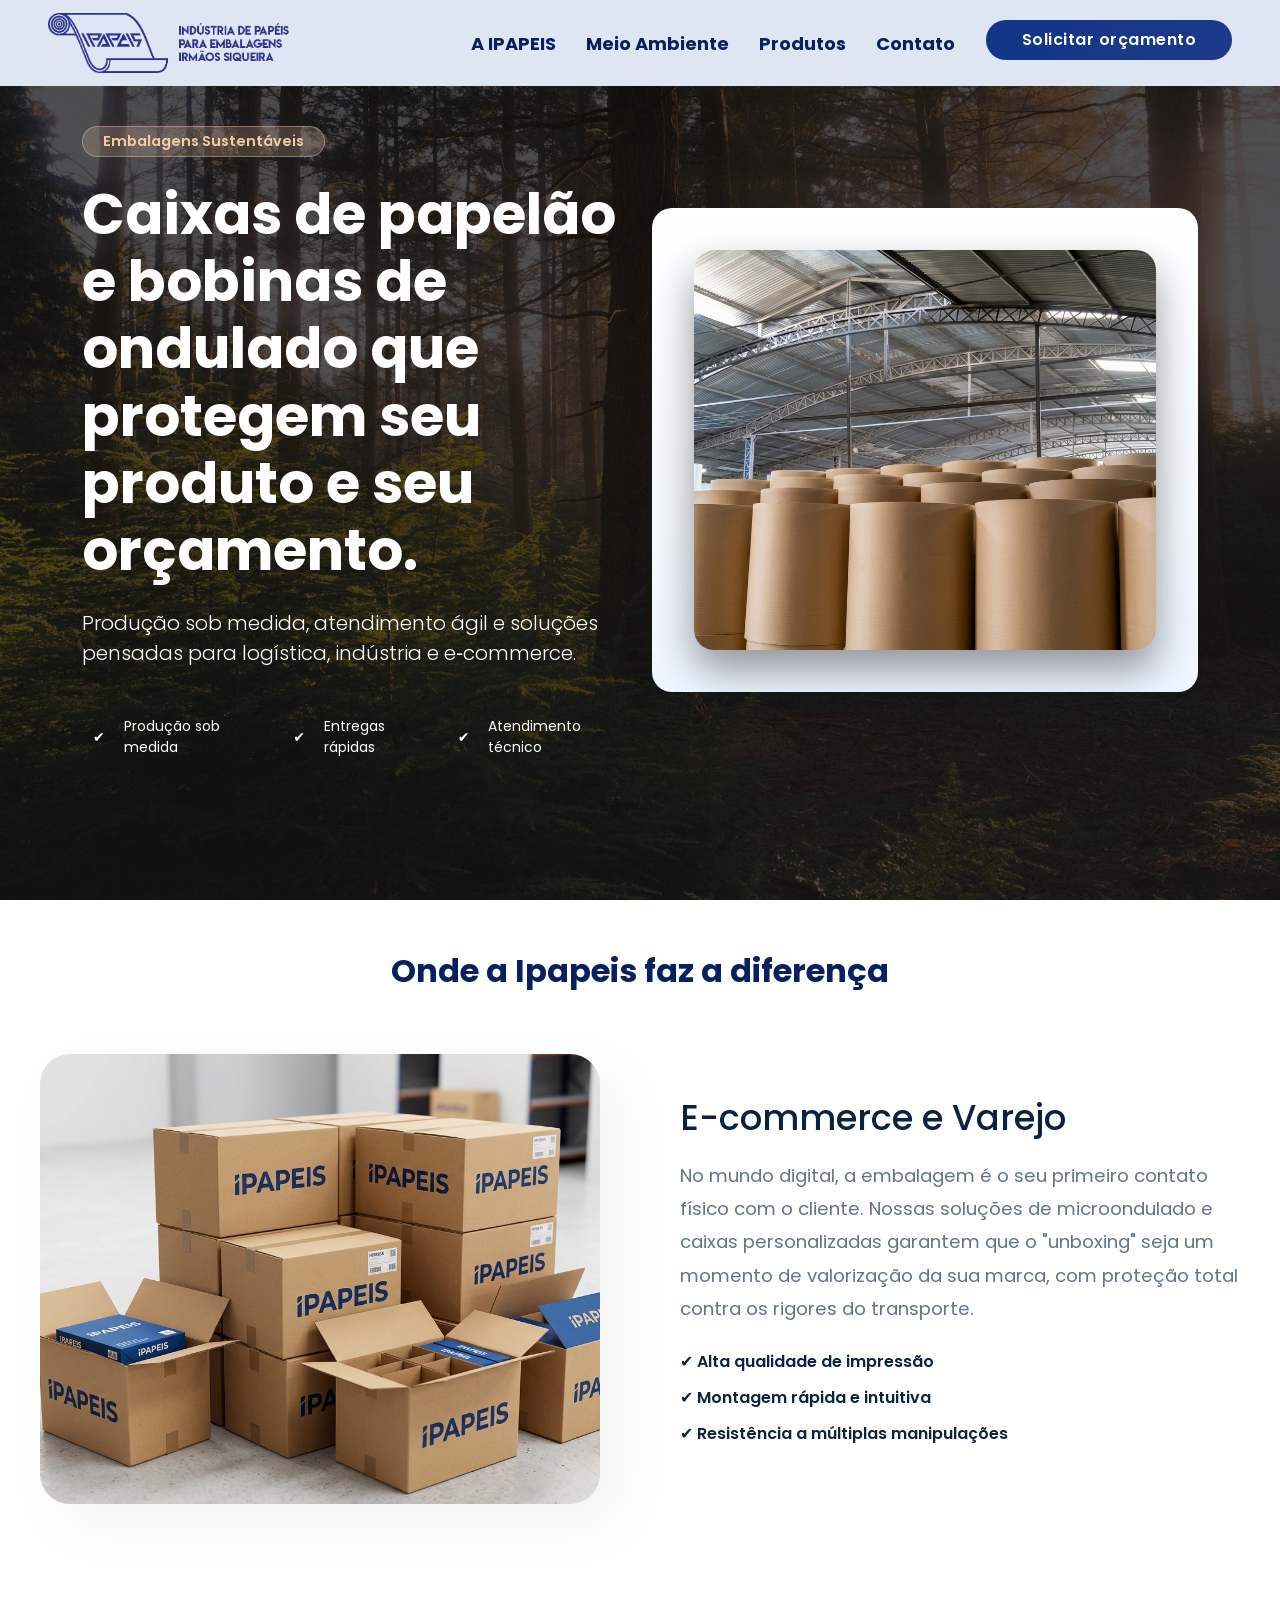
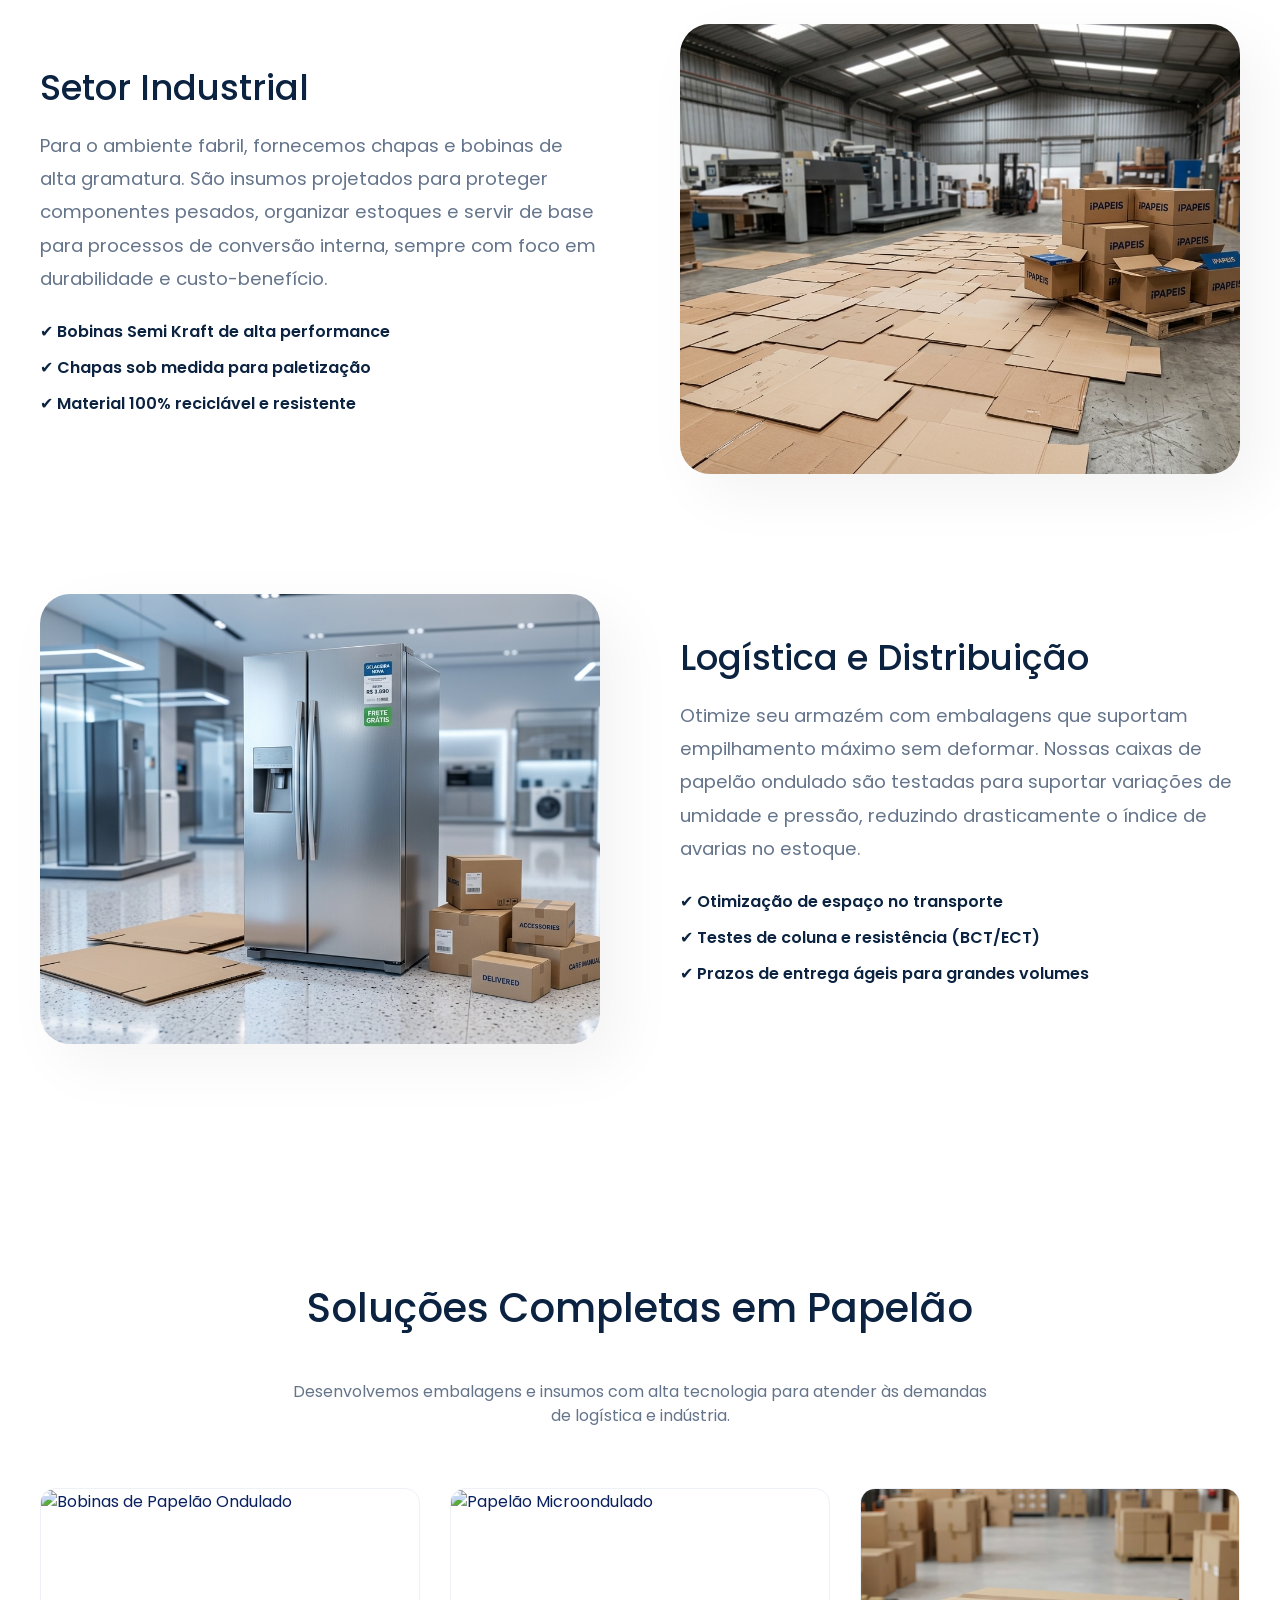
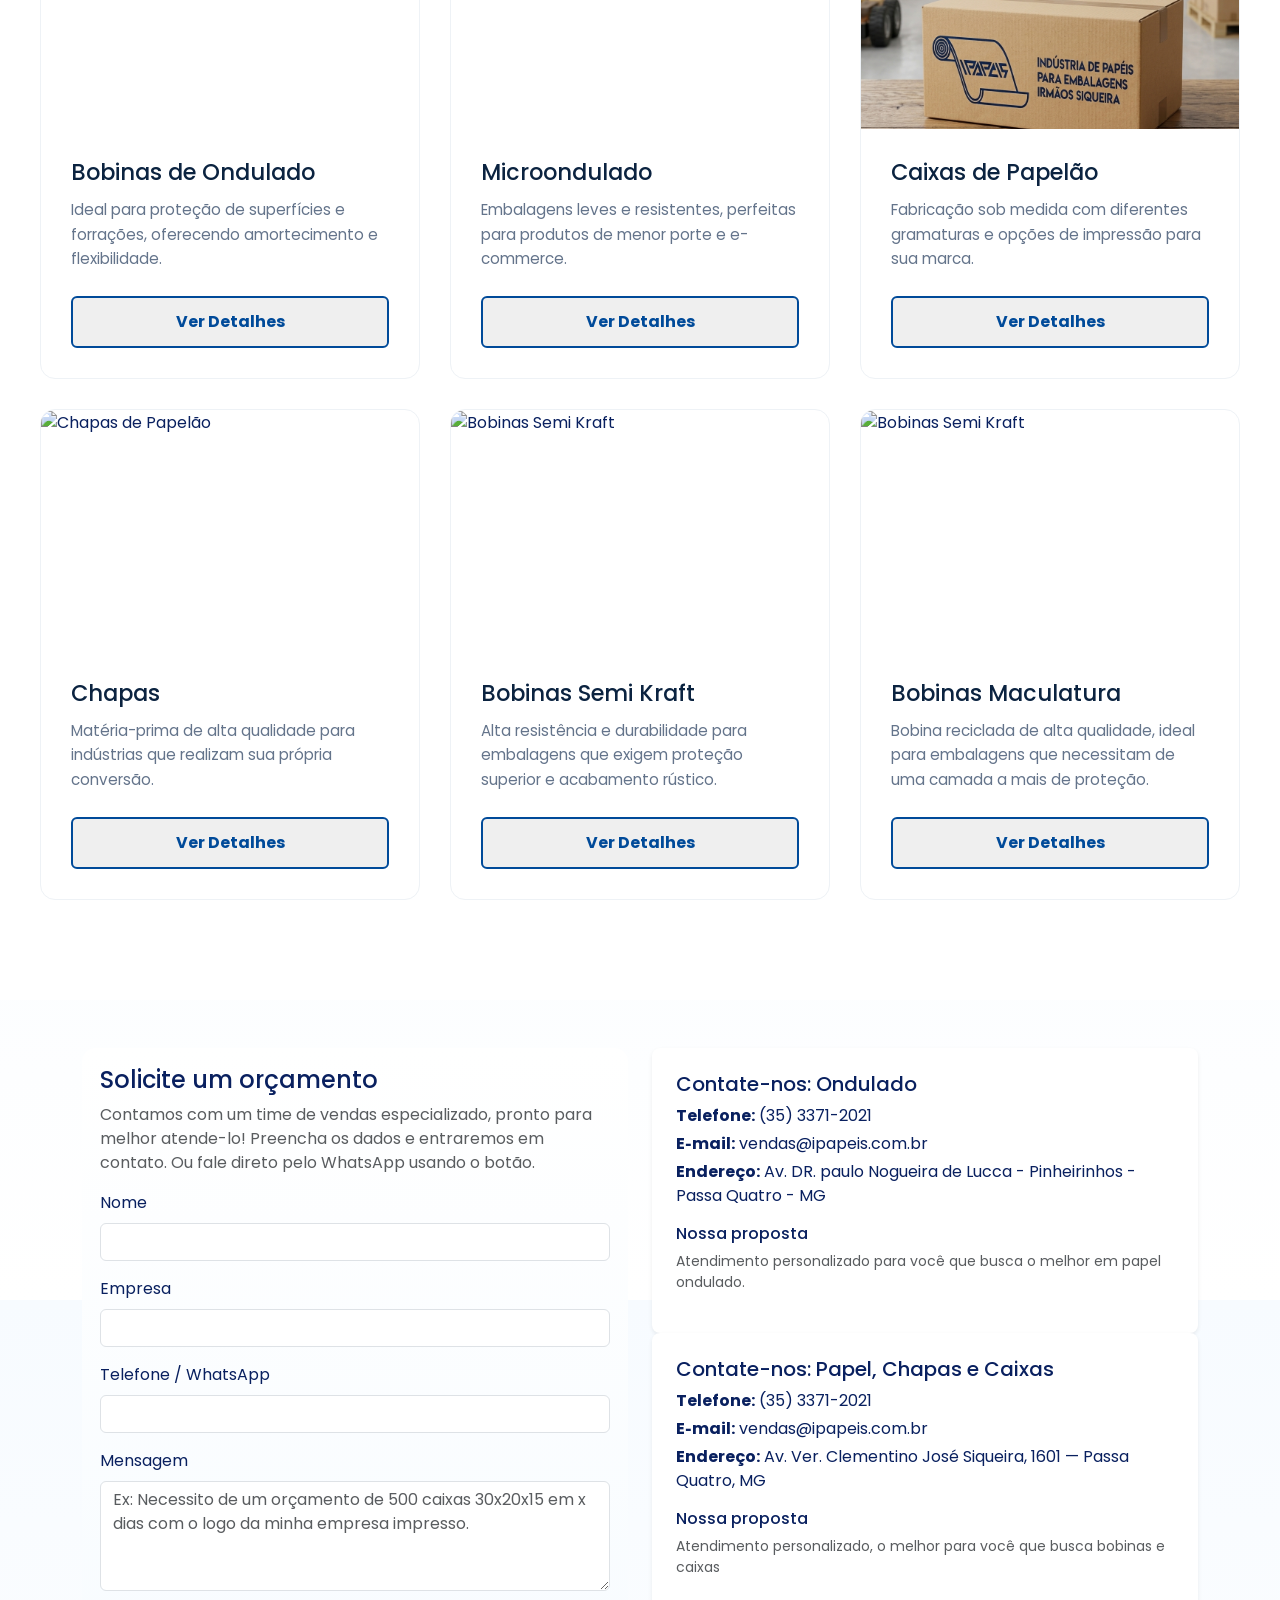
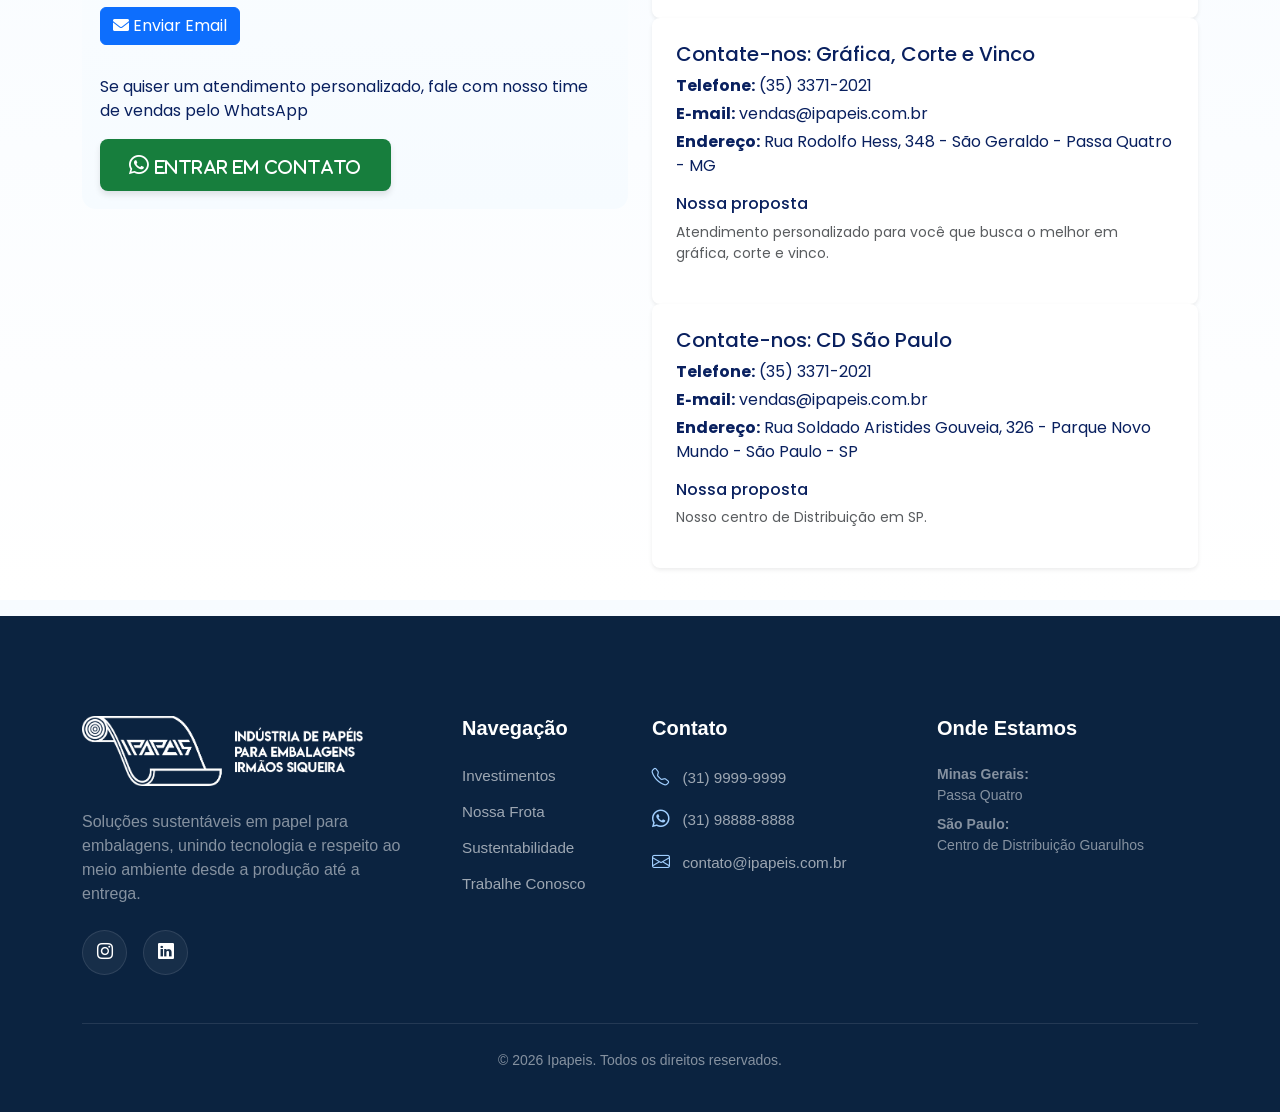
==== commit 21c8c317: "Add files via upload" ====
--- a/produtos.html
+++ b/produtos.html
@@ -1,694 +1,689 @@
-<!doctype html>
-
-<html lang="pt-BR">
-  <head>
-    <meta charset="utf-8" />
-    <meta name="viewport" content="width=device-width, initial-scale=1" />
-    <title>IPAPEIS -Caixas & Bobinas — Soluções em Papelão Ondulado</title>
-
-    <!-- Google Font -->
-    <link
-      href="https://fonts.googleapis.com/css2?family=Poppins:wght@300;400;600;700&display=swap"
-      rel="stylesheet"
-    />
-    <!-- Bootstrap 5 CSS (CDN) -->
-    <link
-      href="https://cdn.jsdelivr.net/npm/bootstrap@5.3.2/dist/css/bootstrap.min.css"
-      rel="stylesheet"
-    />
-    <!-- CSS -->
-    <link rel="stylesheet" href="style.css" />
-
-     <link rel="stylesheet" href="https://cdn.jsdelivr.net/npm/bootstrap-icons@1.11.3/font/bootstrap-icons.min.css">
-     <link rel="stylesheet" href="https://cdnjs.cloudflare.com/ajax/libs/font-awesome/6.0.0/css/all.min.css">
-  </head>
-
-  <body>
-    <!-- NAVBAR -->
-    <nav class="header navbar navbar-expand-lg sticky-top">
-      <div class="container">
-        <a class="navbar-brand" href="#"
-          ><img class="fotoBobina" src="img/logo.png" alt="foto logo IPAPEIS"
-        /></a>
-        <button
-          class="navbar-toggler"
-          type="button"
-          data-bs-toggle="collapse"
-          data-bs-target="#navMenu"
-        >
-          <span class="navbar-toggler-icon" style="filter: invert(1)"></span>
-        </button>
-        <div class="collapse navbar-collapse" id="navMenu">
-          <ul class="navbar-nav ms-auto mb-1 mb-lg-0 align-items-lg">
-
-            <li class="nav-item">
-              <a class="nav-link" href="index.html">A IPAPEIS</a>
-            </li>
-
-            <li class="nav-item menuC">
-              <a class="nav-link" href="index.html#sustentabilidade">Meio Ambiente</a>
-            </li>
-            <li class="nav-item menuC">
-              <a class="nav-link" href="produtos.html">Produtos</a>
-            </li>
-            <li class="nav-item menuC">
-              <a class="nav-link" href="#contato">Contato</a>
-            </li>
-
-            <li class="nav-item ms-3 menu">
-              <button class="btn-elegante">
-                <span>Solicitar orçamento</span>
-              </button>
-            </li>
-          </ul>
-        </div>
-      </div>
-    </nav>
-
-
-    <header class="leadTotal">
-      <div class="container">
-        <div class="row align-items-center g-4">
-          <div class="col-lg-6">
-            <h1>
-              Caixas de papelão e bobinas de ondulado que protegem seu produto e
-              seu orçamento.
-            </h1>
-             <h3 class="tag">Embalagens Sustentáveis<h3/>
-            <p class="lead">
-              Produção sob medida, atendimento ágil e soluções pensadas para
-              logística, indústria e e‑commerce. Qualidade, resistência e
-              sustentabilidade em um só fornecedor.
-            </p>
-            
-
-            <ul class="list-unstyled d-flex gap-4 mt-5">
-              <li class="d-flex align-items-center">
-                <small class="badge-ghost me-2">✔</small
-                ><small>Produção sob medida</small>
-              </li>
-              <li class="d-flex align-items-center">
-                <small class="badge-ghost me-2">✔</small
-                ><small>Entregas rápidas</small>
-              </li>
-              <li class="d-flex align-items-center">
-                <small class="badge-ghost me-2">✔</small
-                ><small>Atendimento técnico</small>
-              </li>
-            </ul>
-          </div>
-
-          <div class="col-lg-6">
-            <div class="hero-illustration">
-              <!-- Ilustração simples com SVG representando caixas -->
-              <img src="img/foto bobinas.png" alt="Descrição da imagem" class="img-container-destaque">
-            </div>
-          </div>
-        </div>
-      </div>
-    </header>
-
-<section id="aplicacoes" class="aplicacoes-impacto">
-  <div class="container-impacto">
-    
-    <div class="header-central">
-      <h2>Onde a Ipapeis faz a diferença</h2>
-    </div>
-
-    <div class="impacto-row">
-      <div class="impacto-img">
-        <img src="img/caixas.png" alt="Caixas para E-commerce">
-      </div>
-      <div class="impacto-info">
-        <h3>E-commerce e Varejo</h3>
-        <p>No mundo digital, a embalagem é o seu primeiro contato físico com o cliente. Nossas soluções de microondulado e caixas personalizadas garantem que o "unboxing" seja um momento de valorização da sua marca, com proteção total contra os rigores do transporte.</p>
-        <ul class="lista-check">
-          <li>✔ Alta qualidade de impressão</li>
-          <li>✔ Montagem rápida e intuitiva</li>
-          <li>✔ Resistência a múltiplas manipulações</li>
-        </ul>
-      </div>
-    </div>
-
-    <div class="impacto-row row-reverse">
-      <div class="impacto-img">
-        <img src="img/chao de fabrica.png" alt="Proteção para Indústria">
-      </div>
-      <div class="impacto-info">
-        <h3>Setor Industrial</h3>
-        <p>Para o ambiente fabril, fornecemos chapas e bobinas de alta gramatura. São insumos projetados para proteger componentes pesados, organizar estoques e servir de base para processos de conversão interna, sempre com foco em durabilidade e custo-benefício.</p>
-        <ul class="lista-check">
-          <li>✔ Bobinas Semi Kraft de alta performance</li>
-          <li>✔ Chapas sob medida para paletização</li>
-          <li>✔ Material 100% reciclável e resistente</li>
-        </ul>
-      </div>
-    </div>
-
-    <div class="impacto-row">
-      <div class="impacto-img">
-        <img src="img/geladeira.png" alt="Soluções para Logística">
-      </div>
-      <div class="impacto-info">
-        <h3>Logística e Distribuição</h3>
-        <p>Otimize seu armazém com embalagens que suportam empilhamento máximo sem deformar. Nossas caixas de papelão ondulado são testadas para suportar variações de umidade e pressão, reduzindo drasticamente o índice de avarias no estoque.</p>
-        <ul class="lista-check">
-          <li>✔ Otimização de espaço no transporte</li>
-          <li>✔ Testes de coluna e resistência (BCT/ECT)</li>
-          <li>✔ Prazos de entrega ágeis para grandes volumes</li>
-        </ul>
-      </div>
-    </div>
-
-  </div>
-</section>
-
-<!-- Seção de Produtos -->
-
-<section id="produtos" class="produtos-section">
-      <div class="produtos-container">
-        <div class="produtos-header">
-          <h2>Soluções Completas em Papelão</h2>
-          <p>
-            Desenvolvemos embalagens e insumos com alta tecnologia para atender
-            às demandas de logística e indústria.
-          </p>
-        </div>
-
-        <div class="produtos-grid">
-          <div class="produto-card">
-            <div class="produto-img">
-              <img
-                src="img/bobina-ondulado.jpg"
-                alt="Bobinas de Papelão Ondulado"
-              />
-            </div>
-            <div class="produto-info">
-              <h3>Bobinas de Ondulado</h3>
-              <p>
-                Ideal para proteção de superfícies e forrações, oferecendo
-                amortecimento e flexibilidade.
-              </p>
-              <button type="button" class="btn-produto w-100" data-bs-toggle="modal" data-bs-target="#modalProduto1">
-  Ver Detalhes
-</button>
-            </div>
-          </div>
-
-          <div class="produto-card">
-            <div class="produto-img">
-              <img src="img/microondulado.jpg" alt="Papelão Microondulado" />
-            </div>
-            <div class="produto-info">
-              <h3>Microondulado</h3>
-              <p>
-                Embalagens leves e resistentes, perfeitas para produtos de menor
-                porte e e-commerce.
-              </p>
-              <button type="button" class="btn-produto w-100" data-bs-toggle="modal" data-bs-target="#modalProduto2">
-  Ver Detalhes
-</button>
-            </div>
-          </div>
-
-          <div class="produto-card destaque-border">
-            <div class="produto-img">
-              <img src="img/caixaIpapeis.png" alt="Caixas de Papelão" />
-            </div>
-            <div class="produto-info">
-              <h3>Caixas de Papelão</h3>
-              <p>
-                Fabricação sob medida com diferentes gramaturas e opções de
-                impressão para sua marca.
-              </p>
-              <button type="button" class="btn-produto w-100" data-bs-toggle="modal" data-bs-target="#modalProduto3">
-  Ver Detalhes
-</button>
-            </div>
-          </div>
-
-          <div class="produto-card">
-            <div class="produto-img">
-              <img src="img/chapas.jpg" alt="Chapas de Papelão" />
-            </div>
-            <div class="produto-info">
-              <h3>Chapas</h3>
-              <p>
-                Matéria-prima de alta qualidade para indústrias que realizam sua
-                própria conversão.
-              </p>
-             <button type="button" class="btn-produto w-100" data-bs-toggle="modal" data-bs-target="#modalProduto4">
-  Ver Detalhes
-</button>
-            </div>
-          </div>
-
-          <div class="produto-card">
-            <div class="produto-img">
-              <img src="img/semi-kraft.jpg" alt="Bobinas Semi Kraft" />
-            </div>
-            <div class="produto-info">
-              <h3>Bobinas Semi Kraft</h3>
-              <p>
-                Alta resistência e durabilidade para embalagens que exigem
-                proteção superior e acabamento rústico.
-              </p>
-             <button type="button" class="btn-produto w-100" data-bs-toggle="modal" data-bs-target="#modalProduto5">
-  Ver Detalhes
-</button>
-            </div>
-          </div>
-
-          <div class="produto-card">
-            <div class="produto-img">
-              <img src="img/semi-kraft.jpg" alt="Bobinas Semi Kraft" />
-            </div>
-            <div class="produto-info">
-              <h3>Bobinas Maculatura</h3>
-              <p>
-                Bobina reciclada de alta qualidade, ideal para embalagens que necessitam de uma camada a mais de proteção.
-              </p>
-             <button type="button" class="btn-produto w-100" data-bs-toggle="modal" data-bs-target="#modalProduto6">
-  Ver Detalhes
-</button>
-            </div>
-          </div>
-        </div>
-      </div>
-</section>
-
-<!--Modal detalhes de produtos (cada produto tem o seu)-->
-<div class="modal fade" id="modalProduto1" tabindex="-1" aria-hidden="true">
-  <div class="modal-dialog modal-lg modal-dialog-centered">
-    <div class="modal-content border-0 shadow-lg">
-      <div class="modal-header border-0 pb-0">
-        <button type="button" class="btn-close" data-bs-dismiss="modal" aria-label="Close"></button>
-      </div>
-      <div class="modal-body p-4 p-md-5">
-        <div class="row g-4">
-          <div class="col-md-5">
-            <img src="img/bobina-ondulado.jpg" class="img-fluid rounded-3 shadow-sm" alt="Bobina Ondulado">
-          </div>
-          <div class="col-md-7">
-            <span class="tag-label mb-2 d-block">Indústria e Logística</span>
-            <h3 class="fw-bold text-dark mb-3">Bobinas de Papelão Ondulado</h3>
-            <p class="text-muted mb-4">
-              Nossas bobinas são produzidas com fibras recicladas de alta resistência, garantindo uma proteção superior para móveis, pisos e itens frágeis durante o transporte ou reforma.
-            </p>
-            
-            <h5 class="fw-bold small text-uppercase mb-3">Características Técnicas:</h5>
-            <ul class="list-unstyled">
-              <li class="mb-2"><i class="bi bi-check2-circle text-primary me-2"></i> <strong>Tamanhos:</strong>   de 20cm a 1,60m</li>
-              <li class="mb-2"><i class="bi bi-check2-circle text-primary me-2"></i> <strong>Gramatura:</strong> 300 e 400 g/m².</li>
-              <li class="mb-2"><i class="bi bi-check2-circle text-primary me-2"></i> <strong>Ondulação:</strong> Tipo B (Onda Simples).</li>
-              <li class="mb-2"><i class="bi bi-check2-circle text-primary me-2"></i> 100% Reciclável e Biodegradável.</li>
-            </ul>
-
-            <div class="mt-4 pt-3 border-top">
-              <a href="https://wa.me/SEUNUMERO" class="btn btn-primary px-4 py-2 fw-bold">Solicitar Orçamento</a>
-            </div>
-          </div>
-        </div>
-      </div>
-    </div>
-  </div>
-</div>
-
-<div class="modal fade" id="modalProduto2" tabindex="-1" aria-hidden="true">
-  <div class="modal-dialog modal-lg modal-dialog-centered">
-    <div class="modal-content border-0 shadow-lg">
-      <div class="modal-header border-0 pb-0">
-        <button type="button" class="btn-close" data-bs-dismiss="modal" aria-label="Close"></button>
-      </div>
-      <div class="modal-body p-4 p-md-5">
-        <div class="row g-4">
-          <div class="col-md-5">
-            <img src="img/caixaIpapeis.png" class="img-fluid rounded-3 shadow-sm" alt="Caixas de Papelão">
-          </div>
-          <div class="col-md-7">
-            <span class="tag-label mb-2 d-block">Indústria e Logística</span>
-            <h3 class="fw-bold text-dark mb-3">Caixas de Papelão</h3>
-            <p class="text-muted mb-4">
-              Nossas bobinas são produzidas com fibras recicladas de alta resistência, garantindo uma proteção superior para móveis, pisos e itens frágeis durante o transporte ou reforma.
-            </p>
-            
-            <h5 class="fw-bold small text-uppercase mb-3">Características Técnicas:</h5>
-            <ul class="list-unstyled">
-              <li class="mb-2"><i class="bi bi-check2-circle text-primary me-2"></i> <strong>Larguras:</strong> 100cm, 120cm e 140cm.</li>
-              <li class="mb-2"><i class="bi bi-check2-circle text-primary me-2"></i> <strong>Gramatura:</strong> Variável conforme necessidade (220g a 280g).</li>
-              <li class="mb-2"><i class="bi bi-check2-circle text-primary me-2"></i> <strong>Ondulação:</strong> Tipo B (Onda Simples).</li>
-              <li class="mb-2"><i class="bi bi-check2-circle text-primary me-2"></i> 100% Reciclável e Biodegradável.</li>
-            </ul>
-
-            <div class="mt-4 pt-3 border-top">
-              <a href="https://wa.me/SEUNUMERO" class="btn btn-primary px-4 py-2 fw-bold">Solicitar Orçamento</a>
-            </div>
-          </div>
-        </div>
-      </div>
-    </div>
-  </div>
-</div>
-
-<div class="modal fade" id="modalProduto3" tabindex="-1" aria-hidden="true">
-  <div class="modal-dialog modal-lg modal-dialog-centered">
-    <div class="modal-content border-0 shadow-lg">
-      <div class="modal-header border-0 pb-0">
-        <button type="button" class="btn-close" data-bs-dismiss="modal" aria-label="Close"></button>
-      </div>
-      <div class="modal-body p-4 p-md-5">
-        <div class="row g-4">
-          <div class="col-md-5">
-            <img src="img/caixaIpapeis.png" class="img-fluid rounded-3 shadow-sm" alt="Bobina Ondulado">
-          </div>
-          <div class="col-md-7">
-            <span class="tag-label mb-2 d-block">Indústria e Logística</span>
-            <h3 class="fw-bold text-dark mb-3">Bobinas de Papelão Ondulado</h3>
-            <p class="text-muted mb-4">
-              Nossas bobinas são produzidas com fibras recicladas de alta resistência, garantindo uma proteção superior para móveis, pisos e itens frágeis durante o transporte ou reforma.
-            </p>
-            
-            <h5 class="fw-bold small text-uppercase mb-3">Características Técnicas:</h5>
-            <ul class="list-unstyled">
-              <li class="mb-2"><i class="bi bi-check2-circle text-primary me-2"></i> <strong>Larguras:</strong> 100cm, 120cm e 140cm.</li>
-              <li class="mb-2"><i class="bi bi-check2-circle text-primary me-2"></i> <strong>Gramatura:</strong> Variável conforme necessidade (220g a 280g).</li>
-              <li class="mb-2"><i class="bi bi-check2-circle text-primary me-2"></i> <strong>Ondulação:</strong> Tipo B (Onda Simples).</li>
-              <li class="mb-2"><i class="bi bi-check2-circle text-primary me-2"></i> 100% Reciclável e Biodegradável.</li>
-            </ul>
-
-            <div class="mt-4 pt-3 border-top">
-              <a href="https://wa.me/SEUNUMERO" class="btn btn-primary px-4 py-2 fw-bold">Solicitar Orçamento</a>
-            </div>
-          </div>
-        </div>
-      </div>
-    </div>
-  </div>
-</div>
-
-<div class="modal fade" id="modalProduto4" tabindex="-1" aria-hidden="true">
-  <div class="modal-dialog modal-lg modal-dialog-centered">
-    <div class="modal-content border-0 shadow-lg">
-      <div class="modal-header border-0 pb-0">
-        <button type="button" class="btn-close" data-bs-dismiss="modal" aria-label="Close"></button>
-      </div>
-      <div class="modal-body p-4 p-md-5">
-        <div class="row g-4">
-          <div class="col-md-5">
-            <img src="img/bobina-ondulado.jpg" class="img-fluid rounded-3 shadow-sm" alt="Bobina Ondulado">
-          </div>
-          <div class="col-md-7">
-            <span class="tag-label mb-2 d-block">Indústria e Logística</span>
-            <h3 class="fw-bold text-dark mb-3">Bobinas de Papelão Ondulado</h3>
-            <p class="text-muted mb-4">
-              Nossas bobinas são produzidas com fibras recicladas de alta resistência, garantindo uma proteção superior para móveis, pisos e itens frágeis durante o transporte ou reforma.
-            </p>
-            
-            <h5 class="fw-bold small text-uppercase mb-3">Características Técnicas:</h5>
-            <ul class="list-unstyled">
-              <li class="mb-2"><i class="bi bi-check2-circle text-primary me-2"></i> <strong>Larguras:</strong> 100cm, 120cm e 140cm.</li>
-              <li class="mb-2"><i class="bi bi-check2-circle text-primary me-2"></i> <strong>Gramatura:</strong> Variável conforme necessidade (220g a 280g).</li>
-              <li class="mb-2"><i class="bi bi-check2-circle text-primary me-2"></i> <strong>Ondulação:</strong> Tipo B (Onda Simples).</li>
-              <li class="mb-2"><i class="bi bi-check2-circle text-primary me-2"></i> 100% Reciclável e Biodegradável.</li>
-            </ul>
-
-            <div class="mt-4 pt-3 border-top">
-              <a href="https://wa.me/SEUNUMERO" class="btn btn-primary px-4 py-2 fw-bold">Solicitar Orçamento</a>
-            </div>
-          </div>
-        </div>
-      </div>
-    </div>
-  </div>
-</div>
-
-<div class="modal fade" id="modalProduto5" tabindex="-1" aria-hidden="true">
-  <div class="modal-dialog modal-lg modal-dialog-centered">
-    <div class="modal-content border-0 shadow-lg">
-      <div class="modal-header border-0 pb-0">
-        <button type="button" class="btn-close" data-bs-dismiss="modal" aria-label="Close"></button>
-      </div>
-      <div class="modal-body p-4 p-md-5">
-        <div class="row g-4">
-          <div class="col-md-5">
-            <img src="img/bobina-ondulado.jpg" class="img-fluid rounded-3 shadow-sm" alt="Bobina Ondulado">
-          </div>
-          <div class="col-md-7">
-            <span class="tag-label mb-2 d-block">Indústria e Logística</span>
-            <h3 class="fw-bold text-dark mb-3">Bobinas de Papelão Ondulado</h3>
-            <p class="text-muted mb-4">
-              Nossas bobinas são produzidas com fibras recicladas de alta resistência, garantindo uma proteção superior para móveis, pisos e itens frágeis durante o transporte ou reforma.
-            </p>
-            
-            <h5 class="fw-bold small text-uppercase mb-3">Características Técnicas:</h5>
-            <ul class="list-unstyled">
-              <li class="mb-2"><i class="bi bi-check2-circle text-primary me-2"></i> <strong>Larguras:</strong> 100cm, 120cm e 140cm.</li>
-              <li class="mb-2"><i class="bi bi-check2-circle text-primary me-2"></i> <strong>Gramatura:</strong> Variável conforme necessidade (220g a 280g).</li>
-              <li class="mb-2"><i class="bi bi-check2-circle text-primary me-2"></i> <strong>Ondulação:</strong> Tipo B (Onda Simples).</li>
-              <li class="mb-2"><i class="bi bi-check2-circle text-primary me-2"></i> 100% Reciclável e Biodegradável.</li>
-            </ul>
-
-            <div class="mt-4 pt-3 border-top">
-              <a href="https://wa.me/SEUNUMERO" class="btn btn-primary px-4 py-2 fw-bold">Solicitar Orçamento</a>
-            </div>
-          </div>
-        </div>
-      </div>
-    </div>
-  </div>
-</div>
-
-<div class="modal fade" id="modalProduto6" tabindex="-1" aria-hidden="true">
-  <div class="modal-dialog modal-lg modal-dialog-centered">
-    <div class="modal-content border-0 shadow-lg">
-      <div class="modal-header border-0 pb-0">
-        <button type="button" class="btn-close" data-bs-dismiss="modal" aria-label="Close"></button>
-      </div>
-      <div class="modal-body p-4 p-md-5">
-        <div class="row g-4">
-          <div class="col-md-5">
-            <img src="img/bobina-ondulado.jpg" class="img-fluid rounded-3 shadow-sm" alt="Bobina Ondulado">
-          </div>
-          <div class="col-md-7">
-            <span class="tag-label mb-2 d-block">Indústria e Logística</span>
-            <h3 class="fw-bold text-dark mb-3">Bobinas de Papelão Ondulado</h3>
-            <p class="text-muted mb-4">
-              Nossas bobinas são produzidas com fibras recicladas de alta resistência, garantindo uma proteção superior para móveis, pisos e itens frágeis durante o transporte ou reforma.
-            </p>
-            
-            <h5 class="fw-bold small text-uppercase mb-3">Características Técnicas:</h5>
-            <ul class="list-unstyled">
-              <li class="mb-2"><i class="bi bi-check2-circle text-primary me-2"></i> <strong>Larguras:</strong> 100cm, 120cm e 140cm.</li>
-              <li class="mb-2"><i class="bi bi-check2-circle text-primary me-2"></i> <strong>Gramatura:</strong> Variável conforme necessidade (220g a 280g).</li>
-              <li class="mb-2"><i class="bi bi-check2-circle text-primary me-2"></i> <strong>Ondulação:</strong> Tipo B (Onda Simples).</li>
-              <li class="mb-2"><i class="bi bi-check2-circle text-primary me-2"></i> 100% Reciclável e Biodegradável.</li>
-            </ul>
-
-            <div class="mt-4 pt-3 border-top">
-              <a href="https://wa.me/SEUNUMERO" class="btn btn-primary px-4 py-2 fw-bold">Solicitar Orçamento</a>
-            </div>
-          </div>
-        </div>
-      </div>
-    </div>
-  </div>
-</div>
-
-     <!-- CONTATO -->
-    <section id="contato" class="py-5">
-      <div class="container">
-        <div class="row g-4">
-          <div class="col-lg-6">
-            <div class="contact-card">
-              <h4>Solicite um orçamento</h4>
-              <p class="text-muted">
-                Contamos com um time de vendas especializado, pronto para melhor atende-lo! Preencha os dados e entraremos em contato. Ou fale direto pelo
-                WhatsApp usando o botão.
-              </p>
-              <form id="formContato">
-                <div class="mb-3">
-                  <label for="nome" class="form-label">Nome</label>
-                  <input type="text" id="nome" class="form-control" required />
-                </div>
-                <div class="mb-3">
-                  <label for="empresa" class="form-label">Empresa</label>
-                  <input type="text" id="empresa" class="form-control" />
-                </div>
-                <div class="mb-3">
-                  <label for="telefone" class="form-label">Telefone / WhatsApp</label>
-                  <input type="tel" id="telefone" class="form-control" required/>
-                </div>
-                <div class="mb-3">
-                  <label for="mensagem" class="form-label">Mensagem</label>
-                  <textarea id="mensagem" rows="4" class="form-control" placeholder="Ex: Necessito de um orçamento de 500 caixas 30x20x15 em x dias com o logo da minha empresa impresso." ></textarea>
-                </div>
-                <button type="submit" class="btn btn-primary">
-                  <i class="fa-solid fa-envelope"></i>
-                  Enviar Email
-                </button>
-              </form>
-
-              <div class="cta-whatsapp-container">
-                <div>
-                 <p>Se quiser um atendimento personalizado, fale com nosso time de vendas pelo WhatsApp</p>
-                <a href="https://wa.me/55DDD9XXXXXXXX?text=Olá vim pelo site e Gostaria de mais informações." 
-                
-                    class="btn-whatsapp-inline fab" 
-                    target="_blank" 
-                    rel="noopener noreferrer">
-                    <i class="fab fa-whatsapp"></i>
-                    <span>Entrar em contato</span>
-                </a>
-               </div>
-              </div>
-
-            </div>
-          </div>
-
-          
-
-          <div class="col-lg-6">
-            <div class="p-4 bg-white rounded-3 shadow-sm">
-              <h5>Contate-nos: Ondulado</h5>
-              <p class="mb-1"><strong>Telefone:</strong> (35) 3371-2021</p>
-              <p class="mb-1"><strong>E‑mail:</strong> vendas@ipapeis.com.br</p>
-              <p class="mb-1">
-                <strong>Endereço:</strong> Av. DR. paulo Nogueira de Lucca - Pinheirinhos - Passa Quatro - MG
-              </p>
-
-              <div class="mt-3">
-                <h6>Nossa proposta</h6>
-                <p class="small text-muted">
-                  Atendimento personalizado para você que busca o melhor em papel ondulado.
-                </p>
-              </div>
-            </div>
-
-            <div class="p-4 bg-white rounded-3 shadow-sm">
-              <h5>Contate-nos: Papel, Chapas e Caixas</h5>
-              <p class="mb-1"><strong>Telefone:</strong> (35) 3371-2021</p>
-              <p class="mb-1"><strong>E‑mail:</strong> vendas@ipapeis.com.br</p>
-              <p class="mb-1">
-                <strong>Endereço:</strong> Av. Ver. Clementino José Siqueira, 1601 — Passa Quatro, MG
-              </p>
-
-              <div class="mt-3">
-                <h6>Nossa proposta</h6>
-                <p class="small text-muted">
-                  Atendimento personalizado, o melhor para você que busca bobinas e caixas
-                </p>
-              </div>
-            </div>
-
-            <div class="p-4 bg-white rounded-3 shadow-sm">
-              <h5>Contate-nos: Gráfica, Corte e Vinco</h5>
-              <p class="mb-1"><strong>Telefone:</strong> (35) 3371-2021</p>
-              <p class="mb-1"><strong>E‑mail:</strong> vendas@ipapeis.com.br</p>
-              <p class="mb-1">
-                <strong>Endereço:</strong> Rua Rodolfo Hess, 348  - São Geraldo - Passa Quatro - MG
-              </p>
-
-              <div class="mt-3">
-                <h6>Nossa proposta</h6>
-                <p class="small text-muted">
-                  Atendimento personalizado para você que busca o melhor em gráfica, corte e vinco.
-                </p>
-              </div>
-            </div>
-
-            <div class="p-4 bg-white rounded-3 shadow-sm">
-              <h5>Contate-nos: CD São Paulo</h5>
-              <p class="mb-1"><strong>Telefone:</strong> (35) 3371-2021</p>
-              <p class="mb-1"><strong>E‑mail:</strong> vendas@ipapeis.com.br</p>
-              <p class="mb-1">
-                <strong>Endereço:</strong> Rua Soldado Aristides Gouveia, 326 - Parque Novo Mundo - São Paulo - SP
-              </p>
-
-              <div class="mt-3">
-                <h6>Nossa proposta</h6>
-                <p class="small text-muted">
-                  Nosso centro de Distribuição em SP.
-                </p>
-              </div>
-            </div>
-
-          </div>
-        </div>
-      </div>
-    </section>
-
-   <footer class="footer-premium">
-  <div class="container">
-    <div class="row gy-5">
-      
-      <div class="col-lg-4 col-md-12">
-        <img src="img/logo.png" alt="Logo Ipapeis" class="logo-footer-v2 mb-4">
-        <p class="text-white-50 pe-lg-4 mb-4">
-          Soluções sustentáveis em papel para embalagens, unindo tecnologia e respeito ao meio ambiente desde a produção até a entrega.
-        </p>
-        <div class="social-links d-flex gap-3">
-          <a href="#" class="social-btn"><i class="bi bi-instagram"></i></a>
-          <a href="#" class="social-btn"><i class="bi bi-linkedin"></i></a>
-        </div>
-      </div>
-
-      <div class="col-lg-2 col-md-4">
-        <h5 class="text-white fw-bold mb-4">Navegação</h5>
-        <ul class="list-unstyled footer-nav">
-          <li><a href="#investimentos-hero">Investimentos</a></li>
-          <li><a href="#frota-logistica">Nossa Frota</a></li>
-          <li><a href="#sustentabilidade">Sustentabilidade</a></li>
-          <li><a href="#trabalhe-conosco">Trabalhe Conosco</a></li>
-        </ul>
-      </div>
-
-      <div class="col-lg-3 col-md-4">
-        <h5 class="text-white fw-bold mb-4">Contato</h5>
-        <ul class="list-unstyled footer-contact">
-          <li class="mb-3">
-            <i class="bi bi-telephone text-primary me-2"></i>
-            <a href="tel:+553199999999">(31) 9999-9999</a>
-          </li>
-          <li class="mb-3">
-            <i class="bi bi-whatsapp text-primary me-2"></i>
-            <a href="https://wa.me/553199999999" target="_blank">(31) 98888-8888</a>
-          </li>
-          <li>
-            <i class="bi bi-envelope text-primary me-2"></i>
-            <a href="mailto:contato@ipapeis.com.br">contato@ipapeis.com.br</a>
-          </li>
-        </ul>
-      </div>
-
-      <div class="col-lg-3 col-md-4">
-        <h5 class="text-white fw-bold mb-4">Onde Estamos</h5>
-        <p class="small text-white-50 mb-2">
-          <strong>Minas Gerais:</strong> <br>
-          Passa Quatro
-        </p>
-        <p class="small text-white-50">
-          <strong>São Paulo:</strong> <br>
-          Centro de Distribuição Guarulhos
-        </p>
-      </div>
-
-    </div>
-
-    <div class="footer-bottom mt-5 pt-4 border-top border-secondary border-opacity-25">
-      <div class="row align-items-center">
-        <div class="col-md-6 text-center text-md-start">
-          <small class="text-white-50">© 2026 Ipapeis. Todos os direitos reservados.</small>
-        </div>
-        <div class="col-md-6 text-center text-md-end mt-3 mt-md-0">
-          <span class="small text-white-50"> <strong class="text-white"></strong></span>
-        </div>
-      </div>
-    </div>
-  </div>
-</footer>
-
-
-
-    <script src="https://cdn.jsdelivr.net/npm/bootstrap@5.3.2/dist/js/bootstrap.bundle.min.js"></script>
-  </body>
-</html>
+<!doctype html>
+
+<html lang="pt-BR">
+  <head>
+    <meta charset="utf-8" />
+    <meta name="viewport" content="width=device-width, initial-scale=1" />
+    <title>IPAPEIS -Caixas & Bobinas — Soluções em Papelão</title>
+
+    <!-- Google Font -->
+    <link
+      href="https://fonts.googleapis.com/css2?family=Poppins:wght@300;400;600;700&display=swap"
+      rel="stylesheet"
+    />
+    <!-- Bootstrap 5 CSS (CDN) -->
+    <link
+      href="https://cdn.jsdelivr.net/npm/bootstrap@5.3.2/dist/css/bootstrap.min.css"
+      rel="stylesheet"
+    />
+    <!-- CSS -->
+    <link rel="stylesheet" href="style.css" />
+
+     <link rel="stylesheet" href="https://cdn.jsdelivr.net/npm/bootstrap-icons@1.11.3/font/bootstrap-icons.min.css">
+     <link rel="stylesheet" href="https://cdnjs.cloudflare.com/ajax/libs/font-awesome/6.0.0/css/all.min.css">
+  </head>
+
+  <body>
+    <!-- NAVBAR -->
+    <nav class="header navbar navbar-expand-lg sticky-top">
+      <div class="container-fluid px-lg-5">
+        <a class="navbar-brand" href="index.html"
+          ><img class="fotoBobina" src="img/logo.png" alt="foto logo IPAPEIS"
+        /></a>
+        <button
+          class="navbar-toggler"
+          type="button"
+          data-bs-toggle="collapse"
+          data-bs-target="#navMenu"
+        >
+          <span class="navbar-toggler-icon" style="filter: invert(1)"></span>
+        </button>
+        <div class="collapse navbar-collapse" id="navMenu">
+          <ul class="navbar-nav ms-auto mb-1 mb-lg-0 align-items-lg">
+
+            <li class="nav-item">
+              <a class="nav-link" href="index.html">A IPAPEIS</a>
+            </li>
+
+            <li class="nav-item menuC">
+              <a class="nav-link" href="index.html#sustentabilidade">Meio Ambiente</a>
+            </li>
+            <li class="nav-item menuC">
+              <a class="nav-link" href="produtos.html">Produtos</a>
+            </li>
+            <li class="nav-item menuC">
+              <a class="nav-link" href="#contato">Contato</a>
+            </li>
+
+            <li class="nav-item ms-3 menu">
+              <button class="btn-elegante">
+                <span>Solicitar orçamento</span>
+              </button>
+            </li>
+          </ul>
+        </div>
+      </div>
+    </nav>
+
+
+    <header class="leadTotal">
+  <div class="container">
+    <div class="row align-items-center g-4 text-lg-start text-center">
+      
+      <div class="col-lg-6">
+        <h3 class="tag">Embalagens Sustentáveis</h3> <h1 class="display-4 fw-bold mb-4">
+          Caixas de papelão e bobinas de ondulado que protegem seu produto e seu orçamento.
+        </h1>
+        
+        <p class="lead mb-5">
+          Produção sob medida, atendimento ágil e soluções pensadas para
+          logística, indústria e e‑commerce.
+        </p>
+
+        <ul class="list-unstyled d-flex flex-column flex-md-row justify-content-center justify-content-lg-start gap-3 mt-4">
+          <li class="d-flex align-items-center justify-content-center justify-content-lg-start">
+            <small class="badge-ghost me-2">✔</small><small>Produção sob medida</small>
+          </li>
+          <li class="d-flex align-items-center justify-content-center justify-content-lg-start">
+            <small class="badge-ghost me-2">✔</small><small>Entregas rápidas</small>
+          </li>
+          <li class="d-flex align-items-center justify-content-center justify-content-lg-start">
+            <small class="badge-ghost me-2">✔</small><small>Atendimento técnico</small>
+          </li>
+        </ul>
+      </div>
+
+      <div class="col-lg-6">
+        <div class="hero-illustration">
+          <img src="img/foto bobinas.png" alt="Bobinas de papelão" class="img-container-destaque">
+        </div>
+      </div>
+
+    </div>
+  </div>
+</header>
+
+<section id="aplicacoes" class="aplicacoes-impacto">
+  <div class="container-impacto">
+    
+    <div class="header-central">
+      <h2>Onde a Ipapeis faz a diferença</h2>
+    </div>
+
+    <div class="impacto-row">
+      <div class="impacto-img">
+        <img src="img/caixas.png" alt="Caixas para E-commerce">
+      </div>
+      <div class="impacto-info">
+        <h3>E-commerce e Varejo</h3>
+        <p>No mundo digital, a embalagem é o seu primeiro contato físico com o cliente. Nossas soluções de microondulado e caixas personalizadas garantem que o "unboxing" seja um momento de valorização da sua marca, com proteção total contra os rigores do transporte.</p>
+        <ul class="lista-check">
+          <li>✔ Alta qualidade de impressão</li>
+          <li>✔ Montagem rápida e intuitiva</li>
+          <li>✔ Resistência a múltiplas manipulações</li>
+        </ul>
+      </div>
+    </div>
+
+    <div class="impacto-row row-reverse">
+      <div class="impacto-img">
+        <img src="img/chao de fabrica.png" alt="Proteção para Indústria">
+      </div>
+      <div class="impacto-info">
+        <h3>Setor Industrial</h3>
+        <p>Para o ambiente fabril, fornecemos chapas e bobinas de alta gramatura. São insumos projetados para proteger componentes pesados, organizar estoques e servir de base para processos de conversão interna, sempre com foco em durabilidade e custo-benefício.</p>
+        <ul class="lista-check">
+          <li>✔ Bobinas Semi Kraft de alta performance</li>
+          <li>✔ Chapas sob medida para paletização</li>
+          <li>✔ Material 100% reciclável e resistente</li>
+        </ul>
+      </div>
+    </div>
+
+    <div class="impacto-row">
+      <div class="impacto-img">
+        <img src="img/geladeira.png" alt="Soluções para Logística">
+      </div>
+      <div class="impacto-info">
+        <h3>Logística e Distribuição</h3>
+        <p>Otimize seu armazém com embalagens que suportam empilhamento máximo sem deformar. Nossas caixas de papelão ondulado são testadas para suportar variações de umidade e pressão, reduzindo drasticamente o índice de avarias no estoque.</p>
+        <ul class="lista-check">
+          <li>✔ Otimização de espaço no transporte</li>
+          <li>✔ Testes de coluna e resistência (BCT/ECT)</li>
+          <li>✔ Prazos de entrega ágeis para grandes volumes</li>
+        </ul>
+      </div>
+    </div>
+
+  </div>
+</section>
+
+<!-- Seção de Produtos -->
+
+<section id="produtos" class="produtos-section">
+      <div class="produtos-container">
+        <div class="produtos-header">
+          <h2>Soluções Completas em Papelão</h2>
+          <p>
+            Desenvolvemos embalagens e insumos com alta tecnologia para atender
+            às demandas de logística e indústria.
+          </p>
+        </div>
+
+        <div class="produtos-grid">
+          <div class="produto-card">
+            <div class="produto-img">
+              <img
+                src="img/bobina-ondulado.jpg"
+                alt="Bobinas de Papelão Ondulado"
+              />
+            </div>
+            <div class="produto-info">
+              <h3>Bobinas de Ondulado</h3>
+              <p>
+                Ideal para proteção de superfícies e forrações, oferecendo
+                amortecimento e flexibilidade.
+              </p>
+              <button type="button" class="btn-produto w-100" data-bs-toggle="modal" data-bs-target="#modalProduto1">
+  Ver Detalhes
+</button>
+            </div>
+          </div>
+
+          <div class="produto-card">
+            <div class="produto-img">
+              <img src="img/microondulado.jpg" alt="Papelão Microondulado" />
+            </div>
+            <div class="produto-info">
+              <h3>Microondulado</h3>
+              <p>
+                Embalagens leves e resistentes, perfeitas para produtos de menor
+                porte e e-commerce.
+              </p>
+              <button type="button" class="btn-produto w-100" data-bs-toggle="modal" data-bs-target="#modalProduto2">
+  Ver Detalhes
+</button>
+            </div>
+          </div>
+
+          <div class="produto-card destaque-border">
+            <div class="produto-img">
+              <img src="img/caixaIpapeis.png" alt="Caixas de Papelão" />
+            </div>
+            <div class="produto-info">
+              <h3>Caixas de Papelão</h3>
+              <p>
+                Fabricação sob medida com diferentes gramaturas e opções de
+                impressão para sua marca.
+              </p>
+              <button type="button" class="btn-produto w-100" data-bs-toggle="modal" data-bs-target="#modalProduto3">
+  Ver Detalhes
+</button>
+            </div>
+          </div>
+
+          <div class="produto-card">
+            <div class="produto-img">
+              <img src="img/chapas.jpg" alt="Chapas de Papelão" />
+            </div>
+            <div class="produto-info">
+              <h3>Chapas</h3>
+              <p>
+                Matéria-prima de alta qualidade para indústrias que realizam sua
+                própria conversão.
+              </p>
+             <button type="button" class="btn-produto w-100" data-bs-toggle="modal" data-bs-target="#modalProduto4">
+  Ver Detalhes
+</button>
+            </div>
+          </div>
+
+          <div class="produto-card">
+            <div class="produto-img">
+              <img src="img/semi-kraft.jpg" alt="Bobinas Semi Kraft" />
+            </div>
+            <div class="produto-info">
+              <h3>Bobinas Semi Kraft</h3>
+              <p>
+                Alta resistência e durabilidade para embalagens que exigem
+                proteção superior e acabamento rústico.
+              </p>
+             <button type="button" class="btn-produto w-100" data-bs-toggle="modal" data-bs-target="#modalProduto5">
+  Ver Detalhes
+</button>
+            </div>
+          </div>
+
+          <div class="produto-card">
+            <div class="produto-img">
+              <img src="img/semi-kraft.jpg" alt="Bobinas Semi Kraft" />
+            </div>
+            <div class="produto-info">
+              <h3>Bobinas Maculatura</h3>
+              <p>
+                Bobina reciclada de alta qualidade, ideal para embalagens que necessitam de uma camada a mais de proteção.
+              </p>
+             <button type="button" class="btn-produto w-100" data-bs-toggle="modal" data-bs-target="#modalProduto6">
+  Ver Detalhes
+</button>
+            </div>
+          </div>
+        </div>
+      </div>
+</section>
+
+<!--Modal detalhes de produtos (cada produto tem o seu)-->
+<div class="modal fade" id="modalProduto1" tabindex="-1" aria-hidden="true">
+  <div class="modal-dialog modal-lg modal-dialog-centered">
+    <div class="modal-content border-0 shadow-lg">
+      <div class="modal-header border-0 pb-0">
+        <button type="button" class="btn-close" data-bs-dismiss="modal" aria-label="Close"></button>
+      </div>
+      <div class="modal-body p-4 p-md-5">
+        <div class="row g-4">
+          <div class="col-md-5">
+            <img src="img/bobina-ondulado.jpg" class="img-fluid rounded-3 shadow-sm" alt="Bobina Ondulado">
+          </div>
+          <div class="col-md-7">
+            <span class="tag-label mb-2 d-block">Indústria e Logística</span>
+            <h3 class="fw-bold text-dark mb-3">Bobinas de Papelão Ondulado</h3>
+            <p class="text-muted mb-4">
+              Nossas bobinas são produzidas com fibras recicladas de alta resistência, garantindo uma proteção superior para móveis, pisos e itens frágeis durante o transporte ou reforma.
+            </p>
+            
+            <h5 class="fw-bold small text-uppercase mb-3">Características Técnicas:</h5>
+            <ul class="list-unstyled">
+              <li class="mb-2"><i class="bi bi-check2-circle text-primary me-2"></i> <strong>Tamanhos:</strong>   de 20cm a 1,60m</li>
+              <li class="mb-2"><i class="bi bi-check2-circle text-primary me-2"></i> <strong>Gramatura:</strong> 300 e 400 g/m².</li>
+              <li class="mb-2"><i class="bi bi-check2-circle text-primary me-2"></i> <strong>Ondulação:</strong> Tipo B (Onda Simples).</li>
+              <li class="mb-2"><i class="bi bi-check2-circle text-primary me-2"></i> 100% Reciclável e Biodegradável.</li>
+            </ul>
+
+            <div class="mt-4 pt-3 border-top">
+              <a href="https://wa.me/SEUNUMERO" class="btn btn-primary px-4 py-2 fw-bold">Solicitar Orçamento</a>
+            </div>
+          </div>
+        </div>
+      </div>
+    </div>
+  </div>
+</div>
+
+<div class="modal fade" id="modalProduto2" tabindex="-1" aria-hidden="true">
+  <div class="modal-dialog modal-lg modal-dialog-centered">
+    <div class="modal-content border-0 shadow-lg">
+      <div class="modal-header border-0 pb-0">
+        <button type="button" class="btn-close" data-bs-dismiss="modal" aria-label="Close"></button>
+      </div>
+      <div class="modal-body p-4 p-md-5">
+        <div class="row g-4">
+          <div class="col-md-5">
+            <img src="img/caixaIpapeis.png" class="img-fluid rounded-3 shadow-sm" alt="Caixas de Papelão">
+          </div>
+          <div class="col-md-7">
+            <span class="tag-label mb-2 d-block">Indústria e Logística</span>
+            <h3 class="fw-bold text-dark mb-3">Caixas de Papelão</h3>
+            <p class="text-muted mb-4">
+              Nossas bobinas são produzidas com fibras recicladas de alta resistência, garantindo uma proteção superior para móveis, pisos e itens frágeis durante o transporte ou reforma.
+            </p>
+            
+            <h5 class="fw-bold small text-uppercase mb-3">Características Técnicas:</h5>
+            <ul class="list-unstyled">
+              <li class="mb-2"><i class="bi bi-check2-circle text-primary me-2"></i> <strong>Larguras:</strong> 100cm, 120cm e 140cm.</li>
+              <li class="mb-2"><i class="bi bi-check2-circle text-primary me-2"></i> <strong>Gramatura:</strong> Variável conforme necessidade (220g a 280g).</li>
+              <li class="mb-2"><i class="bi bi-check2-circle text-primary me-2"></i> <strong>Ondulação:</strong> Tipo B (Onda Simples).</li>
+              <li class="mb-2"><i class="bi bi-check2-circle text-primary me-2"></i> 100% Reciclável e Biodegradável.</li>
+            </ul>
+
+            <div class="mt-4 pt-3 border-top">
+              <a href="https://wa.me/SEUNUMERO" class="btn btn-primary px-4 py-2 fw-bold">Solicitar Orçamento</a>
+            </div>
+          </div>
+        </div>
+      </div>
+    </div>
+  </div>
+</div>
+
+<div class="modal fade" id="modalProduto3" tabindex="-1" aria-hidden="true">
+  <div class="modal-dialog modal-lg modal-dialog-centered">
+    <div class="modal-content border-0 shadow-lg">
+      <div class="modal-header border-0 pb-0">
+        <button type="button" class="btn-close" data-bs-dismiss="modal" aria-label="Close"></button>
+      </div>
+      <div class="modal-body p-4 p-md-5">
+        <div class="row g-4">
+          <div class="col-md-5">
+            <img src="img/caixaIpapeis.png" class="img-fluid rounded-3 shadow-sm" alt="Bobina Ondulado">
+          </div>
+          <div class="col-md-7">
+            <span class="tag-label mb-2 d-block">Indústria e Logística</span>
+            <h3 class="fw-bold text-dark mb-3">Bobinas de Papelão Ondulado</h3>
+            <p class="text-muted mb-4">
+              Nossas bobinas são produzidas com fibras recicladas de alta resistência, garantindo uma proteção superior para móveis, pisos e itens frágeis durante o transporte ou reforma.
+            </p>
+            
+            <h5 class="fw-bold small text-uppercase mb-3">Características Técnicas:</h5>
+            <ul class="list-unstyled">
+              <li class="mb-2"><i class="bi bi-check2-circle text-primary me-2"></i> <strong>Larguras:</strong> 100cm, 120cm e 140cm.</li>
+              <li class="mb-2"><i class="bi bi-check2-circle text-primary me-2"></i> <strong>Gramatura:</strong> Variável conforme necessidade (220g a 280g).</li>
+              <li class="mb-2"><i class="bi bi-check2-circle text-primary me-2"></i> <strong>Ondulação:</strong> Tipo B (Onda Simples).</li>
+              <li class="mb-2"><i class="bi bi-check2-circle text-primary me-2"></i> 100% Reciclável e Biodegradável.</li>
+            </ul>
+
+            <div class="mt-4 pt-3 border-top">
+              <a href="https://wa.me/SEUNUMERO" class="btn btn-primary px-4 py-2 fw-bold">Solicitar Orçamento</a>
+            </div>
+          </div>
+        </div>
+      </div>
+    </div>
+  </div>
+</div>
+
+<div class="modal fade" id="modalProduto4" tabindex="-1" aria-hidden="true">
+  <div class="modal-dialog modal-lg modal-dialog-centered">
+    <div class="modal-content border-0 shadow-lg">
+      <div class="modal-header border-0 pb-0">
+        <button type="button" class="btn-close" data-bs-dismiss="modal" aria-label="Close"></button>
+      </div>
+      <div class="modal-body p-4 p-md-5">
+        <div class="row g-4">
+          <div class="col-md-5">
+            <img src="img/bobina-ondulado.jpg" class="img-fluid rounded-3 shadow-sm" alt="Bobina Ondulado">
+          </div>
+          <div class="col-md-7">
+            <span class="tag-label mb-2 d-block">Indústria e Logística</span>
+            <h3 class="fw-bold text-dark mb-3">Bobinas de Papelão Ondulado</h3>
+            <p class="text-muted mb-4">
+              Nossas bobinas são produzidas com fibras recicladas de alta resistência, garantindo uma proteção superior para móveis, pisos e itens frágeis durante o transporte ou reforma.
+            </p>
+            
+            <h5 class="fw-bold small text-uppercase mb-3">Características Técnicas:</h5>
+            <ul class="list-unstyled">
+              <li class="mb-2"><i class="bi bi-check2-circle text-primary me-2"></i> <strong>Larguras:</strong> 100cm, 120cm e 140cm.</li>
+              <li class="mb-2"><i class="bi bi-check2-circle text-primary me-2"></i> <strong>Gramatura:</strong> Variável conforme necessidade (220g a 280g).</li>
+              <li class="mb-2"><i class="bi bi-check2-circle text-primary me-2"></i> <strong>Ondulação:</strong> Tipo B (Onda Simples).</li>
+              <li class="mb-2"><i class="bi bi-check2-circle text-primary me-2"></i> 100% Reciclável e Biodegradável.</li>
+            </ul>
+
+            <div class="mt-4 pt-3 border-top">
+              <a href="https://wa.me/SEUNUMERO" class="btn btn-primary px-4 py-2 fw-bold">Solicitar Orçamento</a>
+            </div>
+          </div>
+        </div>
+      </div>
+    </div>
+  </div>
+</div>
+
+<div class="modal fade" id="modalProduto5" tabindex="-1" aria-hidden="true">
+  <div class="modal-dialog modal-lg modal-dialog-centered">
+    <div class="modal-content border-0 shadow-lg">
+      <div class="modal-header border-0 pb-0">
+        <button type="button" class="btn-close" data-bs-dismiss="modal" aria-label="Close"></button>
+      </div>
+      <div class="modal-body p-4 p-md-5">
+        <div class="row g-4">
+          <div class="col-md-5">
+            <img src="img/bobina-ondulado.jpg" class="img-fluid rounded-3 shadow-sm" alt="Bobina Ondulado">
+          </div>
+          <div class="col-md-7">
+            <span class="tag-label mb-2 d-block">Indústria e Logística</span>
+            <h3 class="fw-bold text-dark mb-3">Bobinas de Papelão Ondulado</h3>
+            <p class="text-muted mb-4">
+              Nossas bobinas são produzidas com fibras recicladas de alta resistência, garantindo uma proteção superior para móveis, pisos e itens frágeis durante o transporte ou reforma.
+            </p>
+            
+            <h5 class="fw-bold small text-uppercase mb-3">Características Técnicas:</h5>
+            <ul class="list-unstyled">
+              <li class="mb-2"><i class="bi bi-check2-circle text-primary me-2"></i> <strong>Larguras:</strong> 100cm, 120cm e 140cm.</li>
+              <li class="mb-2"><i class="bi bi-check2-circle text-primary me-2"></i> <strong>Gramatura:</strong> Variável conforme necessidade (220g a 280g).</li>
+              <li class="mb-2"><i class="bi bi-check2-circle text-primary me-2"></i> <strong>Ondulação:</strong> Tipo B (Onda Simples).</li>
+              <li class="mb-2"><i class="bi bi-check2-circle text-primary me-2"></i> 100% Reciclável e Biodegradável.</li>
+            </ul>
+
+            <div class="mt-4 pt-3 border-top">
+              <a href="https://wa.me/SEUNUMERO" class="btn btn-primary px-4 py-2 fw-bold">Solicitar Orçamento</a>
+            </div>
+          </div>
+        </div>
+      </div>
+    </div>
+  </div>
+</div>
+
+<div class="modal fade" id="modalProduto6" tabindex="-1" aria-hidden="true">
+  <div class="modal-dialog modal-lg modal-dialog-centered">
+    <div class="modal-content border-0 shadow-lg">
+      <div class="modal-header border-0 pb-0">
+        <button type="button" class="btn-close" data-bs-dismiss="modal" aria-label="Close"></button>
+      </div>
+      <div class="modal-body p-4 p-md-5">
+        <div class="row g-4">
+          <div class="col-md-5">
+            <img src="img/bobina-ondulado.jpg" class="img-fluid rounded-3 shadow-sm" alt="Bobina Ondulado">
+          </div>
+          <div class="col-md-7">
+            <span class="tag-label mb-2 d-block">Indústria e Logística</span>
+            <h3 class="fw-bold text-dark mb-3">Bobinas de Papelão Ondulado</h3>
+            <p class="text-muted mb-4">
+              Nossas bobinas são produzidas com fibras recicladas de alta resistência, garantindo uma proteção superior para móveis, pisos e itens frágeis durante o transporte ou reforma.
+            </p>
+            
+            <h5 class="fw-bold small text-uppercase mb-3">Características Técnicas:</h5>
+            <ul class="list-unstyled">
+              <li class="mb-2"><i class="bi bi-check2-circle text-primary me-2"></i> <strong>Larguras:</strong> 100cm, 120cm e 140cm.</li>
+              <li class="mb-2"><i class="bi bi-check2-circle text-primary me-2"></i> <strong>Gramatura:</strong> Variável conforme necessidade (220g a 280g).</li>
+              <li class="mb-2"><i class="bi bi-check2-circle text-primary me-2"></i> <strong>Ondulação:</strong> Tipo B (Onda Simples).</li>
+              <li class="mb-2"><i class="bi bi-check2-circle text-primary me-2"></i> 100% Reciclável e Biodegradável.</li>
+            </ul>
+
+            <div class="mt-4 pt-3 border-top">
+              <a href="https://wa.me/SEUNUMERO" class="btn btn-primary px-4 py-2 fw-bold">Solicitar Orçamento</a>
+            </div>
+          </div>
+        </div>
+      </div>
+    </div>
+  </div>
+</div>
+
+     <!-- CONTATO -->
+    <section id="contato" class="py-5">
+      <div class="container">
+        <div class="row g-4">
+          <div class="col-lg-6">
+            <div class="contact-card">
+              <h4>Solicite um orçamento</h4>
+              <p class="text-muted">
+                Contamos com um time de vendas especializado, pronto para melhor atende-lo! Preencha os dados e entraremos em contato. Ou fale direto pelo
+                WhatsApp usando o botão.
+              </p>
+              <form id="formContato">
+                <div class="mb-3">
+                  <label for="nome" class="form-label">Nome</label>
+                  <input type="text" id="nome" class="form-control" required />
+                </div>
+                <div class="mb-3">
+                  <label for="empresa" class="form-label">Empresa</label>
+                  <input type="text" id="empresa" class="form-control" />
+                </div>
+                <div class="mb-3">
+                  <label for="telefone" class="form-label">Telefone / WhatsApp</label>
+                  <input type="tel" id="telefone" class="form-control" required/>
+                </div>
+                <div class="mb-3">
+                  <label for="mensagem" class="form-label">Mensagem</label>
+                  <textarea id="mensagem" rows="4" class="form-control" placeholder="Ex: Necessito de um orçamento de 500 caixas 30x20x15 em x dias com o logo da minha empresa impresso." ></textarea>
+                </div>
+                <button type="submit" class="btn btn-primary">
+                  <i class="fa-solid fa-envelope"></i>
+                  Enviar Email
+                </button>
+              </form>
+
+              <div class="cta-whatsapp-container">
+                <div>
+                 <p>Se quiser um atendimento personalizado, fale com nosso time de vendas pelo WhatsApp</p>
+                <a href="https://wa.me/55DDD9XXXXXXXX?text=Olá vim pelo site e Gostaria de mais informações." 
+                
+                    class="btn-whatsapp-inline fab" 
+                    target="_blank" 
+                    rel="noopener noreferrer">
+                    <i class="fab fa-whatsapp"></i>
+                    <span>Entrar em contato</span>
+                </a>
+               </div>
+              </div>
+
+            </div>
+          </div>
+
+          
+
+          <div class="col-lg-6">
+            <div class="p-4 bg-white rounded-3 shadow-sm">
+              <h5>Contate-nos: Ondulado</h5>
+              <p class="mb-1"><strong>Telefone:</strong> (35) 3371-2021</p>
+              <p class="mb-1"><strong>E‑mail:</strong> vendas@ipapeis.com.br</p>
+              <p class="mb-1">
+                <strong>Endereço:</strong> Av. DR. paulo Nogueira de Lucca - Pinheirinhos - Passa Quatro - MG
+              </p>
+
+              <div class="mt-3">
+                <h6>Nossa proposta</h6>
+                <p class="small text-muted">
+                  Atendimento personalizado para você que busca o melhor em papel ondulado.
+                </p>
+              </div>
+            </div>
+
+            <div class="p-4 bg-white rounded-3 shadow-sm">
+              <h5>Contate-nos: Papel, Chapas e Caixas</h5>
+              <p class="mb-1"><strong>Telefone:</strong> (35) 3371-2021</p>
+              <p class="mb-1"><strong>E‑mail:</strong> vendas@ipapeis.com.br</p>
+              <p class="mb-1">
+                <strong>Endereço:</strong> Av. Ver. Clementino José Siqueira, 1601 — Passa Quatro, MG
+              </p>
+
+              <div class="mt-3">
+                <h6>Nossa proposta</h6>
+                <p class="small text-muted">
+                  Atendimento personalizado, o melhor para você que busca bobinas e caixas
+                </p>
+              </div>
+            </div>
+
+            <div class="p-4 bg-white rounded-3 shadow-sm">
+              <h5>Contate-nos: Gráfica, Corte e Vinco</h5>
+              <p class="mb-1"><strong>Telefone:</strong> (35) 3371-2021</p>
+              <p class="mb-1"><strong>E‑mail:</strong> vendas@ipapeis.com.br</p>
+              <p class="mb-1">
+                <strong>Endereço:</strong> Rua Rodolfo Hess, 348  - São Geraldo - Passa Quatro - MG
+              </p>
+
+              <div class="mt-3">
+                <h6>Nossa proposta</h6>
+                <p class="small text-muted">
+                  Atendimento personalizado para você que busca o melhor em gráfica, corte e vinco.
+                </p>
+              </div>
+            </div>
+
+            <div class="p-4 bg-white rounded-3 shadow-sm">
+              <h5>Contate-nos: CD São Paulo</h5>
+              <p class="mb-1"><strong>Telefone:</strong> (35) 3371-2021</p>
+              <p class="mb-1"><strong>E‑mail:</strong> vendas@ipapeis.com.br</p>
+              <p class="mb-1">
+                <strong>Endereço:</strong> Rua Soldado Aristides Gouveia, 326 - Parque Novo Mundo - São Paulo - SP
+              </p>
+
+              <div class="mt-3">
+                <h6>Nossa proposta</h6>
+                <p class="small text-muted">
+                  Nosso centro de Distribuição em SP.
+                </p>
+              </div>
+            </div>
+
+          </div>
+        </div>
+      </div>
+    </section>
+
+   <footer class="footer-premium">
+  <div class="container">
+    <div class="row gy-5">
+      
+      <div class="col-lg-4 col-md-12">
+        <img src="img/logo.png" alt="Logo Ipapeis" class="logo-footer-v2 mb-4">
+        <p class="text-white-50 pe-lg-4 mb-4">
+          Soluções sustentáveis em papel para embalagens, unindo tecnologia e respeito ao meio ambiente desde a produção até a entrega.
+        </p>
+        <div class="social-links d-flex gap-3">
+          <a href="#" class="social-btn"><i class="bi bi-instagram"></i></a>
+          <a href="#" class="social-btn"><i class="bi bi-linkedin"></i></a>
+        </div>
+      </div>
+
+      <div class="col-lg-2 col-md-4">
+        <h5 class="text-white fw-bold mb-4">Navegação</h5>
+        <ul class="list-unstyled footer-nav">
+          <li><a href="#investimentos-hero">Investimentos</a></li>
+          <li><a href="#frota-logistica">Nossa Frota</a></li>
+          <li><a href="#sustentabilidade">Sustentabilidade</a></li>
+          <li><a href="#trabalhe-conosco">Trabalhe Conosco</a></li>
+        </ul>
+      </div>
+
+      <div class="col-lg-3 col-md-4">
+        <h5 class="text-white fw-bold mb-4">Contato</h5>
+        <ul class="list-unstyled footer-contact">
+          <li class="mb-3">
+            <i class="bi bi-telephone text-primary me-2"></i>
+            <a href="tel:+553199999999">(31) 9999-9999</a>
+          </li>
+          <li class="mb-3">
+            <i class="bi bi-whatsapp text-primary me-2"></i>
+            <a href="https://wa.me/553199999999" target="_blank">(31) 98888-8888</a>
+          </li>
+          <li>
+            <i class="bi bi-envelope text-primary me-2"></i>
+            <a href="mailto:contato@ipapeis.com.br">contato@ipapeis.com.br</a>
+          </li>
+        </ul>
+      </div>
+
+      <div class="col-lg-3 col-md-4">
+        <h5 class="text-white fw-bold mb-4">Onde Estamos</h5>
+        <p class="small text-white-50 mb-2">
+          <strong>Minas Gerais:</strong> <br>
+          Passa Quatro
+        </p>
+        <p class="small text-white-50">
+          <strong>São Paulo:</strong> <br>
+          Centro de Distribuição Guarulhos
+        </p>
+      </div>
+
+    </div>
+
+    <div class="footer-bottom mt-5 pt-4 border-top border-secondary border-opacity-25">
+      <div class="row align-items-center">
+        <div class="col-md-12 text-center">
+          <small class="text-white-50">© 2026 Ipapeis. Todos os direitos reservados.</small>
+        </div>
+        <div class="col-md-6 text-center text-md-end mt-3 mt-md-0">
+          <span class="small text-white-50"> <strong class="text-white"></strong></span>
+        </div>
+      </div>
+    </div>
+  </div>
+</footer>
+
+
+
+    <script src="https://cdn.jsdelivr.net/npm/bootstrap@5.3.2/dist/js/bootstrap.bundle.min.js"></script>
+  </body>
+</html>
--- a/style.css
+++ b/style.css
@@ -1,2614 +1,2708 @@
-:root{
-      --navy: #09205f; /* azul marinho */
-      --white: #ffffff;
-      --muted: #6c757d;
-      --accent: #0f4978; /* variação para efeitos */
-      --primary-blue: #004a99;
-        --dark-blue: #002d5e;
-        --accent-kraft: #d4a373;
-        --light-bg: #f4f7f6;
-        --text-color: #334155;
-      --glass: rgba(255,255,255,0.06);
-    }
-
-    html{
-      scroll-behavior: smooth;
-
-    }
-
-    /* Reset visual básico */
-    *{box-sizing:border-box}
-    html,body{
-      height:100%;
-      font-family:'Poppins',system-ui,-apple-system,Segoe UI,Roboto,'Helvetica Neue',Arial;
-    }
-
-    body{
-      color:var(--navy);
-      background:linear-gradient(180deg, #f7fbff 0%, #ffffff 100%);
-      margin: 0;
-      padding: 0;
-      overflow-x: hidden;
-    }   
-    
-    /* PRELOADER */
-#preloader{
-  position: fixed;
-  inset: 0;
-  display:flex;
-  align-items:center;
-  justify-content:center;
-  z-index:99999;
-  background: linear-gradient(180deg, rgba(1, 58, 170, 0.95), rgba(121, 170, 243, 0.95));
-  backdrop-filter: blur(6px);
-  -webkit-backdrop-filter: blur(6px);
-  transition: opacity 0.6s ease, visibility 0.6s ease;
-  visibility: visible;
-  opacity: 1;
-}
-
-/* central box */
-.preloader-inner{
-  width: min(760px, 92%);
-  max-width: 760px;
-  text-align:center;
-  padding:28px;
-  border-radius:14px;
-  box-shadow: 0 18px 50px rgba(16,24,40,0.08);
-  background: linear-gradient(180deg, rgba(245, 209, 127, 0.95), rgba(84, 173, 255, 0.85));
-  display:grid;
-  gap:18px;
-  align-items:center;
-  grid-template-columns: 120px 1fr;
-}
-
-/* responsivo: empilha */
-@media (max-width:720px){
-  .preloader-inner{ grid-template-columns: 1fr; padding:20px; gap:12px; }
-}
-
-/* logo */
-.pl-logo{
-  width:110px;
-  height:auto;
-  margin:auto;
-  display:block;
-  transform-origin:center;
-}
-
-/* stroke (desenho) */
-.logo-stroke{
-  stroke: #0f172a; /* cor do traço - ajuste */
-  stroke-dasharray: 300;
-  stroke-dashoffset: 300;
-  transition: stroke-dashoffset 1.2s ease-out;
-}
-
-/* pre-finish (aplicado via JS) */
-.pl-animate .logo-stroke{
-  stroke-dashoffset: 0;
-}
-
-/* center title */
-.pl-title{
-  font-weight:700;
-  font-size:20px;
-  color:#0f172a;
-  text-align:left;
-}
-
-/* progress */
-.pl-progress-wrap{
-  display:flex;
-  align-items:center;
-  gap:14px;
-  margin-top:300px;
-  grid-column: 2 / 3;
-}
-
-.pl-progress{
-  flex:1;
-  height:8px;
-  background:#72abf1;
-  border-radius:8px;
-  box-shadow: inset 0 1px 0 rgba(255,255,255,0.5);
-}
-
-.pl-progress-bar{
-  display:block;
-  height:100%;
-  width:0%;
-  background: linear-gradient(90deg, #0f3acb, #0d6efd);
-  transition: width 220ms linear;
-}
-
-/* percent text */
-.pl-percent{
-  min-width:46px;
-  text-align:right;
-  font-weight:600;
-  color:#475569;
-}
-
-/* small animated boxes (visual brand hint) */
-.pl-boxes{
-  display:flex;
-  gap:10px;
-  justify-content:flex-end;
-  grid-column: 2 / 3;
-  margin-top:6px;
-}
-
-.box{
-  width:22px;
-  height:22px;
-  background: linear-gradient(180deg,#fff,#f3f6ff);
-  border:1px solid #e6edf9;
-  border-radius:4px;
-  box-shadow: 0 6px 18px rgba(15,23,42,0.06);
-  transform-origin:center;
-  opacity:0.95;
-}
-
-/* staggered pop */
-.box.b1 { animation: boxPop 1.2s infinite 0s; }
-.box.b2 { animation: boxPop 1.2s infinite 0.12s; }
-.box.b3 { animation: boxPop 1.2s infinite 0.24s; }
-
-@keyframes boxPop {
-  0% { transform: translateY(0) scale(1); opacity:0.95; }
-  35% { transform: translateY(-8px) scale(1.04); opacity:1; }
-  70% { transform: translateY(0) scale(1); opacity:0.95; }
-  100% { transform: translateY(0) scale(1); opacity:0.95; }
-}
-
-/* hide state */
-#preloader.hidden{
-  opacity: 0;
-  visibility: hidden;
-  pointer-events: none;
-}
-
-/* small accessibility helper: reduce motion */
-@media (prefers-reduced-motion: reduce){
-  .logo-stroke { transition: none; stroke-dashoffset: 0; }
-  .box { animation: none; }
-  .pl-progress-bar { transition: none; }
-}
-
-    /* Navbar */
-    .navbar{
-      position: fixed !important;
-      background-color: #dee5f3;
-      top: 0;
-      width: 100%;
-      margin-bottom: 8rem;
-      min-height: 80px; /* Use min-height em vez de height fixa */
-      z-index: 1050;
-      transition: all 0.3s ease-in-out;
-      transform: translateY(0);
-    }
-
-    /* Esta classe será adicionada pelo JavaScript para esconder o menu */
-    .nav-hidden {
-        transform: translateY(-100%);
-    }
-
-    /* Ajuste para o logo não ficar gigante */
-    .fotoBobina {
-        max-height: 60px;
-        width: auto;
-    }
-
-    .navbar .navbar-brand{
-      color:var(--navy);
-      font-weight:700;
-      letter-spacing:0.2px;
-    }
-
-    .nav-item {
-    position: relative; /* Necessário para o efeito do ::after funcionar */
-  }
-
-    .nav-link{
-      color:var(--navy);
-      text-decoration: none;
-      font-weight: bold;
-      font-size: large;
-      padding: 10px 15px !important;
-      display: inline-block;
-      
-    }
-
-   .nav-link::after{
-  content:"";
-  position:absolute;
-  left:0;right:0;
-  bottom:-6px;
-  height:3px;
-  width:0;
-  background:linear-gradient(90deg,rgb(173, 209, 255),#042263);
-  border-radius:3px;
-  transition:width .25s;
-}
-
-
-    .nav-link:hover{
-        color: rgb(54, 81, 201);
-        transform:translateY(-3px);
-    }
-    .nav-link:hover::after{
-        width:100%;
-    }
-
-    /* botão "solicitar orçamento" */
-  .btn-elegante {
-
-    position: relative;
-    overflow: hidden;
-    background: linear-gradient(135deg, #113588, #1e3a8a);
-    color: white;
-    padding: 8px 36px;
-    border: none;
-    border-radius: 48px;
-    font-size: 16px;
-    font-weight: 600;
-    letter-spacing: 0.5px;
-    cursor: pointer;
-    transition: all 0.3s ease;
-}
-
-/* Hover elegante */
-.btn-elegante:hover {
-  transform: translateY(-3px);
-  box-shadow: 0 10px 25px rgba(0, 0, 0, 0.25);
-}
-
-/* Efeito Ripple */
-.btn-elegante::after {
-  content: "";
-  position: absolute;
-  width: 250px;
-  height: 250px;
-  background: rgba(255, 255, 255, 0.3);
-  border-radius: 45%;
-  top: 50%;
-  left: 50%;
-  transform: translate(-50%, -50%) scale(0);
-  transition: transform 0.6s ease, opacity 0.6s ease;
-  opacity: 0;
-}
-
-.btn-elegante:active::after {
-  transform: translate(-50%, -50%) scale(1);
-  opacity: 1;
-  transition: 0s;
-}
-
-.btn-elegante span {
-  position: relative;
-  z-index: 1;
-}
-
-/* Ajustes para Mobile (telas menores que 992px) */
-@media (max-width: 991.98px) {
-    .navbar-collapse {
-        background-color: #dee5f3; /* Fundo do menu aberto */
-        padding: 20px;
-        border-radius: 10px;
-        margin-top: 10px;
-        box-shadow: 0 10px 15px rgba(0,0,0,0.1);
-    }
-
-    .nav-item {
-        margin-bottom: 10px;
-        text-align: center;
-    }
-
-    .ms-3 {
-        margin-left: 0 !important; /* Remove o recuo do botão no mobile */
-    }
-    
-    .nav-link::after {
-        display: none; /* Remove a linha de hover no mobile para não poluir */
-    }
-}
-
-/* Mantém seus efeitos de hover apenas no Desktop */
-@media (min-width: 992px) {
-    .nav-link::after {
-        content: "";
-        position: absolute;
-        left: 15px;
-        right: 15px;
-        bottom: 0;
-        height: 3px;
-        width: 0;
-        background: linear-gradient(90deg, rgb(173, 209, 255), #042263);
-        border-radius: 3px;
-        transition: width .25s;
-    }
-
-    .nav-link:hover::after {
-        width: calc(100% - 30px);
-    }
-}
-
-/* Título de destaque */
-
-  .titulo-destaque {
-  grid-column: 1 / -1;
-  margin-right: auto;  /* empurra para a esquerda */
-  margin-left: 1.5vw;    /* distância da borda esquerda */
-  text-align: left;
-  transform: translateY(-90px);
-  font-size: 3.4rem;
-  font-weight: 700;
-  color: #b0b8ef;
-  position: relative;
-  border-radius: 15px;
-  max-width: 500px;
-  }
-
-  .hero-text{
-    font: montserrat, sans-serif;
-    margin-top: 6rem;
-  }
-
-/* Se no mobile o cabeçalho for menor ou maior, ajuste aqui: */
-
-@media (max-width: 991px) {
-    .hero-text {
-        padding-top: 7rem; 
-    }
-}
-
-.hero-content h1 {
-    font-size: 3rem;
-    color: #0520cf;
-    max-width: 400px;
-    margin-bottom: 20px;
-    line-height: 1.2;
-
-}
-
-/* inicio secção irmão siqueira */
-      .containerSiqueira {
-        max-width: 1200px;
-        margin: 0 auto;
-        padding: 80px 20px;
-      }
-
-      /* --- Estilo do Cabeçalho --- */
-      .history-header {
-        text-align: left;
-        margin-bottom: 60px;
-        border-left: 8px solid var(--primary-blue);
-        padding-left: 25px;
-      }
-
-      .history-header h1 {
-        font-family: "Montserrat", sans-serif;
-        color: var(--primary-blue);
-        margin-top: 2.5vh;
-        font-size: 2.8rem;
-        padding-bottom: 1.3vh;
-        margin: 0;
-        line-height: 1.1;
-      }
-
-      .texto-siqueira {
-        max-width: 70%;
-        text-indent: 2em;
-        margin: 0 auto 60px;
-        font-size: 1.1rem;
-        line-height: 1.8;
-        color: var(--text-color);
-      }
-
-      .history-header p {
-        font-size: 1.2rem;
-        color: var(--accent-kraft);
-        font-weight: 700;
-        text-transform: uppercase;
-        letter-spacing: 1px;
-        margin-top: 10px;
-      }
-
-      /* --- Timeline com Fotos --- */
-      .timeline {
-        display: grid;
-        grid-template-columns: repeat(auto-fit, minmax(320px, 1fr));
-        gap: 40px;
-        margin-bottom: 100px;
-      }
-
-      .timeline-item {
-        background: #fff;
-        border-radius: 15px;
-        overflow: hidden;
-        box-shadow: 0 15px 35px rgba(0, 0, 0, 0.05);
-        transition: 0.3s;
-        border: 1px solid #eee;
-      }
-
-      .timeline-item:hover {
-        transform: translateY(-10px);
-        border-color: var(--primary-blue);
-      }
-
-      .timeline-img {
-        width: 100%;
-        height: 200px;
-        object-fit: cover;
-        background-color: #ddd; /* Cor de fundo caso a imagem falhe */
-      }
-
-      .timeline-content {
-        padding: 25px;
-      }
-
-      .year-badge {
-        background: var(--primary-blue);
-        color: white;
-        padding: 4px 12px;
-        border-radius: 4px;
-        font-weight: bold;
-        font-size: 0.9rem;
-      }
-
-      .timeline-content h3 {
-        margin: 15px 0 10px;
-        color: var(--dark-blue);
-      }
-
-      /*---seção contadores ---*/
-
-      /* Container Geral */
-.producao-section {
-    padding: 60px 20px;
-    background-color: #f8f9fa; /* Um cinza bem claro para destacar o card branco */
-}
-
-.producao-container {
-    max-width: 1100px;
-    margin: 0 auto;
-}
-
-/* O Card Branco */
-.producao-card {
-    background: #ffffff;
-    padding: 40px;
-    border-radius: 15px;
-    box-shadow: 0 10px 30px rgba(0, 0, 0, 0.08);
-}
-
-/* Cabeçalho */
-.producao-header h3 {
-    color: var(--primary-blue, #004a99);
-    font-weight: 700;
-    margin-bottom: 15px;
-}
-
-.producao-header p {
-    color: #64748b;
-    font-size: 1rem;
-    line-height: 1.6;
-    max-width: 100%;
-    margin-top: 2.2vw;
-    margin-bottom: 2.4vw;
-}
-
-/* Grade dos Contadores (O "pulo do gato" para ficarem lado a lado) */
-.stats-grid {
-    display: grid;
-    grid-template-columns: repeat(3, 1fr); /* Divide em 3 colunas iguais */
-    gap: 30px;
-    text-align: center;
-    border-top: 1px solid #eee;
-    padding-top: 40px;
-}
-
-.stat-item h2 {
-    color: var(--primary-blue, #004a99);
-    font-size: 2.5rem;
-    font-weight: 800;
-    margin-bottom: 10px;
-}
-
-.stat-item p {
-    font-size: 1rem;
-    color: #334155;
-    line-height: 1.4;
-}
-
-/* Responsividade: No celular, eles empilham */
-@media (max-width: 768px) {
-    .stats-grid {
-        grid-template-columns: 1fr; /* Vira uma coluna só */
-        gap: 40px;
-    }
-    
-    .producao-card {
-        padding: 25px;
-    }
-
-    .stat-item h2 {
-        font-size: 2rem;
-    }
-}
-
-      /* --- Seção de Produtos (Papelão Ondulado) --- */
-      .product-section {
-        background: var(--dark-blue);
-        color: white;
-        border-radius: 30px;
-        padding: 60px;
-        display: grid;
-        grid-template-columns: 1fr 1fr;
-        gap: 50px;
-        align-items: center;
-        position: relative;
-        overflow: hidden;
-      }
-
-      .texto-produtos {
-        display: flex;
-        justify-content: center;
-        text-align: center;
-        align-items: center;
-      }
-
-      /* Detalhe visual de fundo */
-      .product-section::after {
-        content: "";
-        position: absolute;
-        right: -50px;
-        top: -50px;
-        width: 200px;
-        height: 200px;
-        background: rgba(255, 255, 255, 0.05);
-        border-radius: 50%;
-      }
-
-      .product-info h2 {
-        font-family: "Montserrat", sans-serif;
-        font-size: 2.2rem;
-        margin-bottom: 20px;
-      }
-
-      .product-info p {
-        font-size: 1.1rem;
-        line-height: 1.6;
-        opacity: 0.9;
-      }
-
-      .product-grid {
-        display: grid;
-        grid-template-columns: 1fr 1fr;
-        gap: 20px;
-      }
-
-      .product-card {
-        background: rgba(255, 255, 255, 0.1);
-        padding: 20px;
-        border-radius: 15px;
-        display: flex;
-        flex-direction: column;
-        justify-content: center;
-        align-items: center;
-
-  text-align: center;
-
-        backdrop-filter: blur(5px);
-      }
-
-      .product-card i {
-        font-size: 2.5rem;
-        color: var(--accent-kraft);
-        margin-bottom: 15px;
-      }
-
-      /* Responsividade */
-      @media (max-width: 900px) {
-        .product-section {
-          grid-template-columns: 1fr;
-          padding: 40px 20px;
-        }
-        .history-header h1 {
-          font-size: 2.2rem;
-        }
-      }
-
-/* Fim secção irmão siqueira */
-
-
-
-
-
-
-/* Contador animado */
-.estatisticas {
-  padding: 100px 20px;
-  text-align: center;
-  background: #f8fafc;
-}
-
-.stat {
-  margin: 40px 0;
-}
-
-.contador {
-  font-size: 48px;
-  font-weight: bold;
-  color: #0f172a;
-}
-
- /* Hero Section */
-.hero {
-    height: 100vh;
-    background: url('img/floresta1.jpg') no-repeat center center/cover;
-    display: flex;
-    align-items: center;
-    justify-content: center;
-    text-align: center;
-    color: white;
-    padding: 0 20px;
-    position: relative;
-}
-
-.hero-content h1 {
-    font-size: 7rem;
-    font-family: 'montserrat', 'Gill Sans MT', Calibri, 'Trebuchet MS', sans-serif;
-    max-width: 800px;
-    font-weight: bold;
-    padding-top: 6rem;
-    margin-bottom: 20px;
-    line-height: 2.5rem;
-    color: #042263;
-    position: relative;
-    top: -100px; /* Ajusta a posição vertical para ficar mais centralizado */
-}
-
-.hero::before {
-  content: "";
-  font-family: 'montserrat', 'Gill Sans MT', Calibri, sans-serif;
-  background: linear-gradient(180deg, rgba(26, 105, 184, 0.638) 20%,rgba(52, 103, 168, 0.082),  #2575ee00 100%);
-  width: 100%;
-  height: 100%;
-  position:absolute;
-  z-index: 1;
-  left: 0;
-  top: 0;
-}
-
-.hero-content p {
-    font-size: 2rem;
-    font-family: 'montserrat', 'Gill Sans MT', Calibri, sans-serif;
-    opacity: 0.9;
-    z-index: 2;
-    padding-top: 0.7rem;
-    color: var(--light-bg);
-    position: relative;
-    top: -90px; /* Ajusta a posição vertical para ficar mais centralizado */
-}
-
-  .titulo-destaque span {
-    font-size: 1rem; 
-  }
-
-  @media (max-width: 768px){
-
-  .titulo-destaque{
-    font-size: 1.9rem;
-  }
-
-}
-
-/* Seção de Cards de Destaque */
-    /* Container Principal */
-.cards-destaque {
-  background: linear-gradient(180deg, #010500, #ffffff);
-  display: grid;
-  width: 100%;
-  grid-template-columns: repeat(auto-fit, minmax(300px, 1fr));
-  gap: 30px;
-  padding: 3rem;
-  margin-bottom: 4rem;
-}
-
-/* Base do Card */
-.card {
-  background: #ffffff;
-  padding: 40px 30px;
-  border-radius: 20px; /* Bordas mais arredondadas para um ar moderno */
-  text-align: center;
-  transition: all 0.4s cubic-bezier(0.175, 0.885, 0.32, 1.275);
-  border: 1px solid #f0f2f5;
-  box-shadow: 0 10px 30px rgba(0, 0, 0, 0.03); /* Sombra quase imperceptível */
-}
-
-/* Efeito de Hover */
-.card:hover {
-  transform: translateY(-10px);
-  box-shadow: 0 20px 40px rgba(0, 74, 153, 0.1); /* Sombra azulada sutil da Ipapeis */
-  border-color: #004a99;
-}
-
-/* O Card em Destaque (Entrega Rápida) */
-.card.destaque {
-  background: linear-gradient(145deg, #ffffff, #f0f7ff);
-  border: 2px solid #004a99;
-  position: relative;
-}
-
-/* Estilo do Ícone */
-.card .icon {
-  font-size: 2.5rem;
-  margin-bottom: 1.5rem;
-  display: inline-block;
-  background: #f8fafc;
-  width: 80px;
-  height: 80px;
-  line-height: 80px;
-  border-radius: 50%;
-  transition: transform 0.3s ease;
-}
-
-.card:hover .icon {
-  transform: scale(1.1) rotate(5deg);
-}
-
-/* Tipografia */
-.card h3 {
-  color: #0b2340; /* Navy dark */
-  font-size: 1.4rem;
-  font-weight: 700;
-  margin-bottom: 15px;
-}
-
-.card p {
-  color: #64748b; /* Cinza slate suave */
-  font-size: 1rem;
-  line-height: 1.6;
-  margin: 0;
-}
-
-/* Responsividade */
-@media (max-width: 768px) {
-  .cards-destaque {
-    grid-template-columns: 1fr; /* Um por linha no celular */
-    padding: 10px;
-  }
-}
-
-/*Fim secão cards de destaque */
-
-.titulo-conceitual {
-  display: flex;
-  padding-right: 2rem;
-  align-items: center;
-  justify-content: center;
-  gap: 1.2rem;
-  font-size: 2.6rem;
-  font-weight: 300;
-  letter-spacing: 0.04em;
-}
-
-.titulo-conceitual span {
-  font-weight: 700;
-  color: var(--primaria);
-}
-
-.titulo-conceitual .arvore {
-  width: 72px;
-  height: auto;
-}
-
-
-.projeto-texto h3 {
-  font-size: 2rem;
-  margin-bottom: 1rem;
-  color: #c59054;
-}
-
-.arvore{
-    width: 120px;
-    height: auto;
-    margin-left: 10px;
-    margin-bottom: 15px;
-}
-
-
-/* Responsivo */
-@media (max-width: 900px) {
-  .cards-destaque {
-    grid-template-columns: 1fr;
-  }
-}
-
-
-    /* Hero */
-    .leadTotal {
-    height: 100vh;
-    background-image: linear-gradient(rgba(2, 2, 5, 0.582), rgba(15, 15, 17, 0.541)), url('img/floresta_1x.webp');
-    text-shadow: 2px 2px 4px rgba(8, 9, 14, 0.856); /* Sombra sutil para dar profundidade */
-    display: flex;
-    align-items: center;
-    justify-content: center;
-    text-align: center;
-    color: var(--light-bg);
-    padding: 0 20px;
-    position: relative;
-    padding: 70px 0
-}
-
-    .leadTotal .tag{
-      display:inline-block;
-      background: linear-gradient(rgba(255, 233, 209, 0.849)65), rgba(247, 186, 145, 0.452);
-      color: #f3cca6;
-      padding:6px 12px;
-      border-radius:30px;
-      font-weight:600;
-      margin-bottom:18px
-    }
-
-    .hero h1{
-      font-size:2.6rem;
-      color:var(--light-bg);
-      line-height:1.05;
-      font-family: 'montserrat', 'Gill Sans MT', Calibri, sans-serif;
-    }
-
-    .hero p.lead{
-      color:var(--muted);
-      font-weight: bold;
-      font-size:1.2rem
-    }
-
-    .hero-illustration{
-      border-radius:20px;
-      overflow:hidden;
-      box-shadow:0 10px 30px rgba(11,35,64,0.12);
-      background:linear-gradient(180deg,var(--white), #eef6ff);
-      padding:30px
-    }
-
-    /* Container dos botões */
-.hero-buttons {
-    display: flex;
-    gap: 16px;          /* Espaço entre os botões */
-    margin-top: 24px;   /* Espaço acima dos botões */
-}
-
-/* Base comum para ambos os botões */
-.btn-orcamento, 
-.btn-whatsapp {
-    display: inline-block;
-    padding: 14px 28px;
-    border-radius: 8px;
-    font-weight: 600;
-    font-size: 1.1rem;
-    text-decoration: none;
-    transition: all 0.3s ease; /* Transição suave para o hover */
-    text-align: center;
-    cursor: pointer;
-}
-
-/* Botão Principal (Azul Ipapeis) */
-
-.hero-buttons {
-    display: flex;
-    width: 100%;
-    justify-content: center;  /* ALINHAMENTO HORIZONTAL: Centraliza no meio da tela */
-    align-items: center;      /* ALINHAMENTO VERTICAL: Garante que fiquem na mesma altura */
-    gap: 2rem;          /* Espaço entre os botões */
-    margin-top: 24px;   /* Espaço acima dos botões */
-}
-
-.btn-orcamento {
-    background-color: #004a99;
-    color: #ffffff;
-    border: 2px solid #eceff1;
-}
-
-.btn-orcamento:hover {
-    background-color: #003670;
-    border-color: #003670;
-    transform: translateY(-2px); /* Leve subida ao passar o mouse */
-    box-shadow: 0 4px 12px rgba(0, 74, 153, 0.3);
-}
-
-/* Botão WhatsApp (Vazado/Outline) */
-.btn-whatsapp {
-    background-color: #3b8fe9 ;
-    color: #ffffff;            /* Assumindo que o fundo é escuro */
-    border: 2px solid #ffffff;
-}
-
-.btn-whatsapp:hover {
-    background-color: #ffffff;
-    color: #004a99;            /* Inverte a cor no hover */
-    transform: translateY(-2px);
-}
-
-/* Ajuste para celular */
-@media (max-width: 576px) {
-    .hero-buttons {
-        flex-direction: column; /* Empilha os botões no celular */
-        width: 100%;
-    }
-    
-    .btn-orcamento, 
-    .btn-whatsapp {
-        width: 100%; /* Botões ocupam a largura toda no celular */
-    }
-}
-
-
-    /*seção laboratório*/
-    
-    /* Container da Seção */
-.laboratorio-section {
-    background-image: linear-gradient(rgba(0, 0, 0, 0.6), rgba(0, 0, 0, 0.6)), url('img/foto-inovacao.jpg');
-    background-size: cover;           /* FAZ A MÁGICA: Redimensiona a imagem para cobrir tudo sem distorcer */
-    background-position: center;      /* Centraliza a imagem para não cortar o que é importante */
-    background-repeat: no-repeat;     /* Impede que a imagem fique se repetindo como um mosaico */
-    background-attachment: fixed;     /* Opcional: cria um efeito 'Parallax' elegante ao rolar a página */
-    height: 100%;    
-    width: 100vw;
-    display: flex;
-    flex-direction: column;
-    justify-content: center;         /* Centraliza o conteúdo verticalmente sobre a imagem */
-}
-
-/* Cabeçalho */
-.lab-header {
-  text-align: center;
-  margin-bottom: 50px;
-}
-
-.lab-header h2 {
-  color: var(--light-bg, #ebf5ff);
-  font-weight: 800;
-  margin-bottom: 20px;
-}
-
-.textoLab {
-  max-width: 800px;
-  margin: 0 auto;
-  color: #64748b;
-  line-height: 1.6;
-}
-
-/* Grid de 4 Colunas */
-.lab-grid {
-  display: grid;
-  margin: 2.2em;
-  grid-template-columns: repeat(4, 1fr); /* 4 colunas iguais */
-  gap: 25px;
-}
-
-/* Estilo do Card individual */
-.lab-card {
-  padding: 30px 20px;
-  background: #f8fafc; /* Um cinza muito suave */
-  border-radius: 12px;
-  text-align: center;
-  transition: all 0.3s ease;
-  border: 1px solid #e2e8f0;
-}
-
-.lab-card:hover {
-  transform: translateY(-5px);
-  background: #ffffff;
-  box-shadow: 0 10px 25px rgba(0, 74, 153, 0.1);
-  border-color: var(--primary-blue, #004a99);
-}
-
-/* Ícones e Tipografia interna */
-.lab-icon {
-  font-size: 2.5rem;
-  margin-bottom: 15px;
-  display: block;
-}
-
-.lab-card h6 {
-  color: #1e293b;
-  font-weight: 700;
-  margin-bottom: 12px;
-  font-size: 1.1rem;
-}
-
-.lab-card p {
-  font-size: 0.85rem;
-  color: #64748b;
-  line-height: 1.5;
-  margin: 0;
-}
-
-/* O GRADIENTE MÁGICO */
-.laboratorio-section::after {
-    content: "";
-    position: absolute;
-    bottom: 0;
-    left: 0;
-    width: 100%;
-    height: 40%; /* Altura da transição */
-    z-index: 1;
-}
-
-
-
-.laboratorio-section .container{
-  position: relative;
-  z-index: 2;
-}
-
-.lab-card{
-  background: white;
-  border-radius: 12px;
-  border: 1px solid #e9ecef;
-  transition: all 0.3s ease;
-  height: 100%;
-}
-
-.textoLab{
-  color: #e5eef7;
-  font-size: 1.1rem;
-}
-
-.lab-card:hover{
-  transform: translateY(-6px);
-  box-shadow: 0 15px 35px rgba(0,0,0,0.08);
-}
-
-.lab-icon{
-  font-size: 32px;
-}
-
-
-/*Fim seção laboratório*/
-
-
-/* =========================================
-   ESTILOS Logistica (Compartilhados)
-   ========================================= */
-.text-primary { color: #004a99 !important; } /* Azul Ipapeis */
-.bg-primary { background-color: #004a99 !important; }
-
-/* =========================================
-   SEÇÃO: FROTA MODERNA (LOGÍSTICA)
-   ========================================= */
-.tag-logistica {
-    letter-spacing: 2px;
-    font-size: 0.9rem;
-    color: #a1cfff !important; /* Azul clarinho para contraste */
-}
-
-.title-frota {
-    color: #0b2340 !important;
-}
-
-/* Estilos dos Cards da Grade */
-.frota-card-main,
-.frota-card-photo,
-.frota-card-info {
-    transition: all 0.4s ease;
-    border: 1px solid #e6eef9;
-}
-
-/* Efeito de hover geral para os cards */
-.frota-card-main:hover,
-.frota-card-photo:hover,
-.frota-card-info:hover {
-    transform: translateY(-8px);
-    box-shadow: 0 15px 35px rgba(0, 74, 153, 0.08) !important;
-    border-color: #004a99 !important;
-}
-
-/* Card Principal (Texto + Foto) */
-.frota-card-main {
-    background-color: #f8fafc; /* Fundo cinza bem claro */
-}
-
-.frota-img-bg {
-    max-width: 60%; /* Tamanho controlado da imagem no card */
-    opacity: 0.8;
-    z-index: 1;
-}
-
-/* Cards de Foto Média */
-.frota-card-photo {
-    min-height: 250px; /* Garante altura mínima */
-}
-
-.photo-overlay {
-    background: linear-gradient(to top, rgba(11, 35, 64, 0.8) 0%, rgba(11, 35, 64, 0) 100%);
-    z-index: 2;
-}
-
-.frota-card-photo p {
-    font-size: 1.1rem;
-    text-shadow: 1px 1px 3px rgba(0, 0, 0, 0.3);
-}
-
-/* Card de Informação (Azul) */
-.frota-card-info .bi {
-    color: #a1cfff; /* Ícones em azul claro */
-}
-
-/* =========================================
-   RESPONSIVIDADE (FOCO TOTAL)
-   ========================================= */
-/* Tablets e Celulares em Paisagem */
-@media (max-width: 991px) {
-    .title-frota {
-        font-size: 2.5rem !important;
-    }
-    
-    .frota-card-main {
-        padding: 40px !important;
-    }
-    
-    .frota-img-bg {
-        max-width: 80%; /* Aumenta imagem no tablet */
-        opacity: 0.5; /* Escurece um pouco mais para leitura */
-    }
-}
-
-/* Celulares em Retrato (Mobile First) */
-@media (max-width: 767px) {
-    #frota-logistica h2 {
-        font-size: 2rem !important;
-    }
-    
-    .desc-frota {
-        font-size: 1rem !important;
-    }
-    
-    .frota-card-main, .frota-card-info {
-        padding: 30px !important;
-    }
-    
-    .frota-img-bg {
-        display: none; /* Esconde a imagem de fundo no card principal no mobile para limpar */
-    }
-    
-    .frota-card-photo {
-        min-height: 200px; /* Altura menor no mobile */
-    }
-    
-    .frota-card-info .row .col-md-4 {
-        margin-bottom: 30px; /* Espaço entre os ícones no mobile */
-    }
-    
-    .frota-card-info .row .col-md-4:last-child {
-        margin-bottom: 0;
-    }
-}
-
-
-/* =========================================
-   ESTILOS DO HERO CARROSSEL (INVESTIMENTOS)
-   ========================================= */
-#investimentos-hero {
-    height: 100vh; /* Ocupa 100% da altura da janela do navegador */
-    width: 100%;
-    overflow-x: hidden;
-    position: relative;
-}
-
-/* Estilo para as imagens de fundo de cada slide */
-#investimentos-hero .carousel-item {
-    height: 100vh;
-    background-size: cover; /* Cobre todo o espaço sem distorcer */
-    background-position: center center; /* Centraliza a foto */
-    background-repeat: no-repeat;
-}
-
-#investimentos-hero .row {
-    margin-right: 0;
-    margin-left: 0;
-}
-
-#investimentos-hero .carousel-item {
-    width: 100%; /* Use % em vez de vw para evitar conflito com a barra vertical */
-    height: 100vh;
-
-}
-/* O Segredo do Contraste: Overlay Escuro */
-.hero-overlay {
-    position: absolute;
-    top: 0;
-    left: 0;
-    width: 100%;
-    height: 100%;
-    /* Gradiente sutil para escurecer a foto e destacar o texto branco */
-    background: linear-gradient(135deg, rgba(11, 35, 64, 0.9) 0%, rgba(11, 35, 64, 0.5) 100%);
-    z-index: 1;
-}
-
-/* Garante que o conteúdo fique acima do overlay */
-.hero-content {
-    position: relative;
-    z-index: 2;
-    animation: fadeInUpRH 1s ease-out; /* Animação suave ao entrar */
-}
-
-/* Estilos de Tipografia Hero */
-.tag-hero {
-    color: #a1cfff; /* Um azul clarinho para a tag */
-    letter-spacing: 2px;
-    font-size: 0.9rem;
-}
-
-.title-hero {
-    line-height: 1.1;
-}
-
-.paragrafoInvest {
-    line-height: 1.7;
-    margin-top: 3rem; /* CRUCIAL: Garante que o texto não sobreponha o título */
-    color: #ffffff 
-}
-
-/* Customização dos Controles do Carrossel */
-.carousel-control-prev,
-.carousel-control-next {
-    z-index: 3;
-    width: 5%; /* Mais discreto nas laterais */
-}
-
-.carousel-indicators {
-    z-index: 3;
-    bottom: 30px; /* Sobe um pouco os pontinhos */
-}
-
-/* =========================================
-   RESPONSIVIDADE (FOCO TOTAL)
-   ========================================= */
-/* Tablets e Celulares em Paisagem */
-@media (max-width: 991px) {
-    .title-hero {
-        font-size: 3rem !important; /* Diminui o título no tablet */
-    }
-}
-
-/* Celulares em Retrato (Mobile First) */
-@media (max-width: 767px) {
-    #investimentos-hero {
-        height: 80vh; /* Reduz um pouco a altura no celular para não esconder o resto do site */
-    }
-    #investimentos-hero .carousel-item {
-        height: 80vh;
-    }
-    
-    .hero-content {
-        text-align: center; /* Centraliza o texto no mobile */
-        padding: 0 20px !important;
-    }
-    
-    .title-hero {
-        font-size: 2.2rem !important; /* Título menor e legível no celular */
-        margin-bottom: 20px !important;
-    }
-    
-    .desc-hero {
-        font-size: 1rem !important; /* Texto descritivo padrão */
-    }
-    
-    .carousel-indicators {
-        bottom: 15px; /* Ajusta os indicadores */
-    }
-    
-    /* Esconde os controles laterais no mobile para limpar o visual */
-    .carousel-control-prev,
-    .carousel-control-next {
-        display: none;
-    }
-}
-
-/* Animação de Entrada */
-@keyframes fadeInUpRH {
-    from { transform: translateY(20px); opacity: 0; }
-    to { transform: translateY(0); opacity: 1; }
-}
-
-/* =========================================
-   RESPONSIVIDADE (FOCO TOTAL)
-   ========================================= */
-/* Tablets e Celulares em Paisagem */
-@media (max-width: 991px) {
-    .title-hero {
-        font-size: 3rem !important; /* Diminui o título no tablet */
-    }
-}
-
-/* Celulares em Retrato (Mobile First) */
-@media (max-width: 767px) {
-    #investimentos-hero {
-        height: 85vh; /* Reduz um pouco a altura no celular para não esconder o resto do site */
-    }
-    #investimentos-hero .carousel-item {
-        height: 85vh;
-    }
-    
-    .hero-content-wrapper {
-        text-align: center; /* Centraliza o texto no mobile */
-        padding: 0 20px !important;
-    }
-    
-    .title-hero {
-        font-size: 2.2rem !important; /* Título menor e legível no celular */
-        margin-bottom: 20px !important;
-    }
-    
-    .desc-hero {
-        font-size: 1rem !important;
-        margin-top: 15px; /* Ajusta o espaçamento */
-    }
-    
-    .carousel-indicators {
-        bottom: 15px;
-    }
-    
-    /* Esconde os controles laterais no mobile para limpar o visual */
-    .carousel-control-prev,
-    .carousel-control-next {
-        display: none;
-    }
-}
-
-/* Animação de Entrada */
-@keyframes fadeInUpRH {
-    from { transform: translateY(20px); opacity: 0; }
-    to { transform: translateY(0); opacity: 1; }
-}
-
-/*Fim seção investimentos*/
-
-/*Seção RH*/
-                     /* Container Principal da Seção */
-.rh-section {
-    padding: 100px 20px;
-    background-color: #f8fafc; /* Um cinza muito suave para destacar do branco */
-    overflow: hidden; /* Garante que nada vaze */
-}
-
-.rh-container {
-    margin: 0 auto;
-    display: grid;
-    grid-template-columns: 1fr 1fr; /* Duas colunas iguais */
-    gap: 60px; /* Espaço entre texto e fotos */
-    align-items: center; /* Centraliza verticalmente */
-}
-
-/* --- ESTILOS DO CONTEÚDO (TEXTO) --- */
-.rh-content {
-    display: flex;
-    flex-direction: column;
-    gap: 15px;
-}
-
-.rh-tag {
-    display: inline-block;
-    background-color: rgba(0, 74, 153, 0.1); /* Azul Ipapeis clarinho */
-    color: var(--primary-blue, #004a99);
-    padding: 6px 15px;
-    border-radius: 20px;
-    font-size: 0.85rem;
-    font-weight: 600;
-    align-self: flex-start; /* Não deixa a tag esticar */
-}
-
-.rh-content h2 {
-    font-size: 2.8rem;
-    color: var(--navy);
-    line-height: 1.1;
-    font-weight: 800;
-    margin-bottom: 10px;
-}
-
-.rh-description {
-    font-size: 1.1rem;
-    color: #64748b; /* Cinza suave para leitura */
-    line-height: 1.7;
-    margin-bottom: 30px;
-}
-
-/* Estilos dos Pilares do RH */
-.rh-pillars {
-    display: grid;
-    grid-template-columns: repeat(3, 1fr); /* 3 colunas iguais */
-    gap: 20px;
-}
-
-.pillar-item {
-    background: #ffffff;
-    padding: 20px;
-    border-radius: 12px;
-    box-shadow: 0 5px 15px rgba(0,0,0,0.05);
-    border: 1px solid #e2e8f0;
-    transition: transform 0.3s ease;
-}
-
-.pillar-item:hover {
-    transform: translateY(-5px);
-    border-color: var(--primary-blue, #004a99);
-}
-
-.pillar-icon {
-    font-size: 2rem;
-    margin-bottom: 15px;
-}
-
-.pillar-item h4 {
-    font-size: 1rem;
-    color: var(--navy-dark, #0b2340);
-    margin-bottom: 8px;
-    font-weight: 700;
-}
-
-.pillar-item p {
-    font-size: 0.85rem;
-    color: #64748b;
-    line-height: 1.4;
-    margin: 0;
-}
-
-/* --- ESTILOS DA GALERIA DE FOTOS --- */
-.rh-gallery {
-    display: grid;
-    grid-template-columns: repeat(2, 1fr); /* Grade de 2 colunas */
-    grid-template-rows: repeat(2, 300px); /* 2 linhas de 250px */
-    gap: 15px;
-}
-
-.gallery-item {
-    position: relative;
-    border-radius: 15px;
-    overflow: hidden; /* Corta a imagem no formato do card */
-    box-shadow: 0 10px 25px rgba(0,0,0,0.1);
-}
-
-.gallery-item img {
-    width: 100%;
-    height: 100%;
-    object-fit: cover; /* Garante que a imagem preencha o espaço sem distorcer */
-    transition: transform 0.5s ease;
-}
-
-/* Efeito de Zoom na foto ao passar o mouse */
-.gallery-item:hover img {
-    transform: scale(1.08);
-}
-
-/* Tamanhos especiais dos itens da galeria */
-.gallery-item.large {
-    grid-column: 1 / -1; /* Ocupa as duas colunas */
-}
-
-/* Legendas nas fotos */
-.photo-caption {
-    position: absolute;
-    bottom: 0;
-    left: 0;
-    width: 100%;
-    padding: 15px;
-    background: linear-gradient(to top, rgba(0,0,0,0.7), transparent);
-    color: #ffffff;
-    font-size: 0.85rem;
-    font-weight: 600;
-}
-
-/*recrutamento rh*/
-
-/* =========================================
-   ESTILOS GERAIS RH (Compartilhados)
-   ========================================= */
-.py-120 { padding-top: 120px; padding-bottom: 120px; }
-.text-primary { color: #004a99 !important; } /* Azul Ipapeis */
-
-/* =========================================
-   SEÇÃO DE RECRUTAMENTO (OPÇÃO 2)
-   ========================================= */
-.border-end-rh {
-    border-right: 1px solid #e2e8f0; /* Linha divisória sutil */
-}
-
-/* Botão Outline RH */
-.btn-outline-rh {
-    color: #004a99;
-    background-color: transparent;
-    border: 2px solid #004a99;
-    transition: all 0.3s ease;
-}
-
-.btn-outline-rh:hover {
-    background-color: #004a99; /* Preenchimento total no hover */
-    color: #ffffff;
-    box-shadow: 0 8px 15px rgba(0, 74, 153, 0.1);
-    transform: translateY(-2px);
-}
-
-/* Responsividade da Seção */
-@media (max-width: 767px) {
-    .py-120 { padding-top: 80px; padding-bottom: 80px; }
-    .border-end-rh {
-        border-right: none;
-        border-bottom: 1px solid #e2e8f0;
-        padding-bottom: 30px;
-        margin-bottom: 30px;
-        padding-right: 0 !important;
-    }
-    .ps-md-5 {
-        padding-left: 0 !important;
-    }
-}
-
-/* =========================================
-   MODAL DE RECRUTAMENTO (CARD LADO A LADO)
-   ========================================= */
-/* Personalização do Card (Modal) */
-.modal-content {
-    background-color: #ffffff;
-    animation: slideIn RH 0.4s ease-out;
-}
-
-@keyframes slideInRH {
-    from { transform: translateY(30px); opacity: 0; }
-    to { transform: translateY(0); opacity: 1; }
-}
-
-.modal-title {
-    color: #0b2340 !important;
-    font-size: 1.8rem;
-}
-
-/* Itens de Contato */
-.contato-item {
-    transition: all 0.3s ease;
-    border-color: #e6eef9 !important;
-}
-
-.contato-item:hover {
-    background-color: #ffffff !important;
-    border-color: #004a99 !important;
-    box-shadow: 0 8px 20px rgba(0, 74, 153, 0.06);
-    transform: translateX(5px); /* Efeito sutil para a direita */
-}
-
-/* Círculo do Ícone */
-.icon-circle {
-    width: 50px;
-    height: 50px;
-    border-radius: 50%;
-    display: flex;
-    align-items: center;
-    justify-content: center;
-    font-size: 1.3rem;
-}
-
-/* Ajustes para o botão fechar */
-.btn-close:focus {
-    box-shadow: none;
-}
-
-/* --- RESPONSIVIDADE (CELULAR) --- */
-/* --- AJUSTES DE RESPONSIVIDADE --- */
-
-@media (max-width: 1024px) {
-    .rh-container {
-        gap: 40px;
-        padding: 0 40px;
-    }
-    
-    .rh-content h2 {
-        font-size: 2.2rem; /* Diminui um pouco o título em tablets */
-    }
-}
-
-@media (max-width: 768px) {
-    .rh-container {
-        grid-template-columns: 1fr; /* Muda de 2 colunas para 1 (Texto em cima, fotos embaixo) */
-        text-align: center;
-    }
-
-    .rh-tag {
-        align-self: center; /* Centraliza a tag no topo */
-    }
-
-    .rh-description {
-        max-width: 100%;
-    }
-
-    /* Ajuste dos Pilares para não ficarem esmagados */
-    .rh-pillars {
-        grid-template-columns: 1fr; /* Empilha os 3 itens de RH */
-        gap: 15px;
-    }
-
-    /* Ajuste da Galeria para o Celular */
-    .rh-gallery {
-        grid-template-columns: 1fr 1fr; /* Mantém 2 colunas pequenas */
-        grid-template-rows: auto;        /* Deixa a altura livre */
-        gap: 10px;
-    }
-
-    /* Faz a foto principal ocupar a largura toda mesmo no celular */
-    .gallery-item.large {
-        height: 250px;
-    }
-    
-    .gallery-item.medium, .gallery-item.small {
-        height: 150px;
-    }
-}
-
-@media (max-width: 480px) {
-    .rh-content h2 {
-        font-size: 1.8rem; /* Título ideal para telas de iPhone/Android */
-    }
-
-    .rh-section {
-        padding: 60px 15px; /* Menos espaço lateral em telas muito pequenas */
-    }
-    
-    .rh-gallery {
-        grid-template-columns: 1fr; /* No celular bem pequeno, as fotos ficam uma por linha */
-    }
-}
-
-/*Fim seção RH*/
-
-/* Responsividade */
-@media (max-width: 1024px) {
-  .lab-grid {
-    grid-template-columns: repeat(2, 1fr); /* 2 colunas em tablets */
-  }
-}
-
-@media (max-width: 600px) {
-  .lab-grid {
-    grid-template-columns: 1fr; /* 1 coluna no celular */
-  }
-  
-  .lab-header h2 {
-    font-size: 1.6rem;
-  }
-}
-
-
-
-    /* Cards de produtos */
-    .prod-card{
-      border:0;
-      border-radius:14px;
-      overflow:hidden;
-      transition:transform .28s ease, box-shadow .28s ease
-    }
-
-    .prod-card:hover{
-      transform:translateY(-8px);
-      box-shadow:0 20px 40px rgba(11,35,64,0.12)
-    }
-
-    .prod-card .img{
-      height:170px;
-      display:flex;
-      align-items:center;
-      justify-content:center;
-      background:var(--glass)
-    }
-
-    .prod-card h5{
-      font-weight:600
-    }
-
-    .badge-ghost{
-      background:transparent;
-      border:1px solid rgba(11,35,64,0.08);
-      padding:6px 10px;
-      border-radius:8px
-    }
-
-    /* =========================================
-   SEÇÃO MEIO AMBIENTE (FUNDO FIXO - PARALLAX)
-   ========================================= */
-/* =========================================
-   ESTILOS GERAIS RH (Compartilhados)
-   ========================================= */
-.tag-sustentabilidade, .tag-reflorestamento {
-    color: #4ade80 !important; /* Verde vibrante para destaque ambiental */
-    letter-spacing: 2px;
-    font-size: 0.9rem;
-    font-weight: 700;
-    margin-bottom: 15px;
-    display: inline-block;
-}
-
-/* =========================================
-   SEÇÃO MESTRE SUSTENTABILIDADE (PARALLAX DUPLO)
-   ========================================= */
-.sustentabilidade-parallax-container {
-    position: relative;
-    width: 100%;
-    /* Altura total das duas seções combinadas */
-    min-height: 200vh; 
-    
-    /* Configurações da Imagem de Fundo (Global) */
-    background-image: url('img/CriancaSorrindo.jpg'); /* Fundo Inicial */
-    background-size: cover;
-    background-position: center center;
-    background-repeat: no-repeat;
-    
-    /* O SEGREDO DO FUNDO FIXO */
-    background-attachment: fixed; 
-    
-    overflow: hidden; /* Garante que nada vaze */
-    transition: background-image 0.8s ease-in-out; /* Transição suave de fundo */
-}
-
-/* Camada de Contraste (Overlay Global) */
-.sustentabilidade-overlay {
-    position: absolute;
-    top: 0;
-    left: 0;
-    width: 100%;
-    height: 100%;
-    /* Gradiente sutil para escurecer a foto e destacar o texto branco */
-    background: linear-gradient(135deg, rgba(11, 35, 64, 0.95) 0%, rgba(11, 35, 64, 0.7) 50%, rgba(11, 35, 64, 0.4) 100%);
-    z-index: 1;
-}
-
-/* Configurações das Seções Internas (Parallax) */
-.parallax-section {
-    position: relative;
-    width: 100%;
-    min-height: 100vh; /* Cada seção ocupa a tela toda */
-    display: flex;
-    align-items: center;
-    padding: 100px 0;
-    z-index: 2; /* Fica acima do overlay global */
-}
-
-/* -----------------------------------------
-   MUDANÇA DE FUNDO (SEGUNDA PARTE)
-   ----------------------------------------- */
-/* Quando a segunda seção (#reflorestamento-ativo) entra na tela, 
-   nós mudamos a imagem de fundo do contêiner mestre. */
-#reflorestamento-ativo:not(.bg-transparent) ~ .sustentabilidade-parallax-container {
-    background-image: url('img/CriancaSorrindo.jpg'); /* Mantém o padrão se não tiver efeito */
-}
-
-/* Esta é a abordagem de produção correta para a implementação completa usando JS sutil.
-   Para demonstração pura em CSS, simulamos com seletores de irmãos.
-   Mude a imagem de fundo do container master quando rolar. */
-.sustentabilidade-parallax-container:has(#reflorestamento-ativo.in-view) {
-    background-image: url('img/fazenda-reflorestamento-bg.jpg'); /* Nova Foto da Floresta */
-}
-
-/* -----------------------------------------
-   ESTILOS ESPECÍFICOS: COMPROMISSO (Parte 1)
-   ----------------------------------------- */
-.meio-ambiente-texto h2 {
-    color: #ffffff !important;
-    font-size: 2.8rem;
-    line-height: 1.2;
-    font-weight: 800;
-    text-shadow: 2px 2px 10px rgba(0, 0, 0, 0.5); 
-}
-
-.sust-paragrafos p {
-    color: #ffffff !important; /* Branco puro, sem transparência */
-    opacity: 1 !important;     /* Garante 100% de opacidade */
-    font-weight: 500;
-    line-height: 1.8;
-    margin-bottom: 25px;
-    text-shadow: 1px 1px 5px rgba(0, 0, 0, 0.4); 
-}
-
-/* =========================================
-   ESTILOS ESPECÍFICOS: SELO CLEAN (Parte 1)
-   ========================================= */
-/* Novo contêiner minimalista para o selo, sem fundo branco */
-.selo-sustentavel-clean {
-    transition: transform 0.3s ease; /* Efeito suave no hover */
-    display: flex;
-    flex-direction: column;
-    align-items: center; /* Centraliza imagem e texto */
-}
-
-.selo-sustentavel-clean:hover {
-    transform: scale(1.05); /* Efeito sutil para cima no hover */
-}
-
-/* Estilo para a legenda do selo, garantindo leitura total */
-.selo-legenda {
-    color: #ffffff !important; /* Branco puro */
-    opacity: 1 !important;     /* Garante 100% de opacidade */
-    /* Sombra sutil para destacar o texto da foto de fundo */
-    text-shadow: 1px 1px 5px rgba(0, 0, 0, 0.5); 
-    font-weight: 700;
-}
-
-/* -----------------------------------------
-   ESTILOS ESPECÍFICOS: REFLORESTAMENTO (Parte 2)
-   ----------------------------------------- */
-.reflorestamento-texto h2 {
-    font-size: 2.8rem;
-    line-height: 1.2;
-    font-weight: 800;
-    text-shadow: 2px 2px 10px rgba(0, 0, 0, 0.5); 
-}
-
-.rh-paragrafos-reflorestamento p {
-    color: #ffffff !important;
-    opacity: 1 !important;
-    font-weight: 500;
-    line-height: 1.8;
-    margin-bottom: 25px;
-    text-shadow: 1px 1px 5px rgba(0, 0, 0, 0.4); 
-}
-
-/* Card de Foto (Parte 2) */
-.card-reflorestamento-foto {
-    transition: all 0.4s ease;
-    border: none !important;
-}
-
-.card-reflorestamento-foto:hover {
-    transform: translateY(-10px); /* Efeito sutil para cima no hover */
-    box-shadow: 0 20px 40px rgba(0, 74, 153, 0.1) !important;
-}
-
-/* =========================================
-   RESPONSIVIDADE (FOCO TOTAL)
-   ========================================= */
-/* Tablets e Celulares em Paisagem */
-@media (max-width: 991px) {
-    .meio-ambiente-texto h2, .reflorestamento-texto h2 {
-        font-size: 2.2rem; /* Título menor no tablet */
-    }
-}
-
-/* Celulares em Retrato (Mobile First) */
-@media (max-width: 767px) {
-    .parallax-section {
-        padding: 80px 0; /* Menos padding no mobile */
-        min-height: 80vh; /* Reduz altura no mobile */
-        
-        /* Desativar Parallax no mobile para performance */
-        /* background-attachment: scroll; */
-    }
-    
-    .rh-paragrafos p, .rh-paragrafos-reflorestamento p {
-        font-size: 1rem !important;
-        margin-bottom: 20px !important;
-        text-align: left; /* Mantém alinhamento à esquerda no celular */
-    }
-    
-    .selo-sustentavel, .card-reflorestamento-foto {
-        max-width: 100% !important; /* Ocupa largura total no mobile */
-        margin-top: 30px;
-        padding: 20px !important;
-    }
-    
-    .selo-sustentavel img {
-        max-width: 100px !important;
-    }
-}
-
-    /* Section separators */
-    .section-divider{
-      position:relative
-    }
-    .section-divider::after{
-      content:'';
-      display:block;
-      height:40px;
-      position:absolute;
-      left:0;
-      right:0;
-      bottom:-40px;
-      background:linear-gradient(180deg,transparent,rgba(11,35,64,0.02));
-      transform:skewY(-2deg)
-    }
-
-    /* Diferenciais */
-    .features .feature{
-      padding:20px;
-      border-radius:12px;
-      background:var(--white);
-      border:1px solid rgba(11,35,64,0.04);
-      height:100%
-    }
-
-    /* Contact */
-    .contact-card{
-      border-radius:14px;
-      padding:18px;
-      background:linear-gradient(180deg,#ffffff,#f6fbff)
-    }
-
-  /* =========================================
-   FOOTER PREMIUM - IPAPEIS
-   ========================================= */
-.footer-premium {
-    background-color: #0b2340; /* Navy mais profundo para elegância */
-    color: #ffffff;
-    padding: 100px 0 40px 0;
-    font-family: 'Inter', sans-serif; /* Sugestão de fonte moderna */
-}
-
-.logo-footer-v2 {
-    height: 70px;
-    filter: brightness(0) invert(1); /* Torna o logo branco se necessário */
-}
-
-/* Redes Sociais Estilizadas */
-.social-btn {
-    width: 45px;
-    height: 45px;
-    display: flex;
-    align-items: center;
-    justify-content: center;
-    background-color: rgba(255, 255, 255, 0.05);
-    border-radius: 50%;
-    color: #ffffff;
-    text-decoration: none;
-    transition: all 0.3s ease;
-    border: 1px solid rgba(255, 255, 255, 0.1);
-}
-
-.social-btn:hover {
-    background-color: #004a99; /* Azul Ipapeis */
-    color: #ffffff;
-    transform: translateY(-5px);
-    box-shadow: 0 10px 20px rgba(0, 74, 153, 0.3);
-}
-
-/* Estilo de Links de Navegação e Contato */
-.footer-nav li, .footer-contact li {
-    margin-bottom: 12px;
-}
-
-.footer-nav a, .footer-contact a {
-    color: rgba(255, 255, 255, 0.6);
-    text-decoration: none;
-    transition: color 0.3s ease;
-    font-size: 0.95rem;
-}
-
-.footer-nav a:hover, .footer-contact a:hover {
-    color: #ffffff;
-    padding-left: 5px; /* Efeito sutil de movimento no hover */
-}
-
-.footer-contact i {
-    font-size: 1.1rem;
-    color: #a1cfff !important; /* Azul claro para os ícones */
-}
-
-/* Ajuste na Linha de Fundo */
-.footer-bottom {
-    border-color: rgba(255, 255, 255, 0.1) !important;
-}
-
-/* =========================================
-   RESPONSIVIDADE
-   ========================================= */
-@media (max-width: 991px) {
-    .footer-premium {
-        padding: 70px 0 30px 0;
-    }
-}
-
-@media (max-width: 767px) {
-    .footer-premium {
-        text-align: center;
-    }
-    
-    .social-links {
-        justify-content: center;
-        margin-bottom: 30px;
-    }
-    
-    .footer-nav a:hover {
-        padding-left: 0;
-    }
-}
-
-    .fotoBobina{
-      height: 80px;
-    }
-
-    /* Fim seção irmão siqueira */
-
-    /*Seção unidades*/
-    .unidades-premium-section {
-    padding: 120px 20px;
-    background-color: #ffffff;
-}
-
-.unidades-container {
-    max-width: 1200px;
-    margin: 0 auto;
-}
-
-/* Cabeçalho Centralizado (Mantido) */
-.unidades-header-central {
-    text-align: center;
-    margin-bottom: 80px;
-}
-
-.tag-unidades {
-    color: #004a99;
-    font-weight: 700;
-    text-transform: uppercase;
-    font-size: 0.85rem;
-    letter-spacing: 2px;
-}
-
-.unidades-header-central h2 {
-    font-size: 3rem;
-    color: #0b2340;
-    margin: 10px 0 25px;
-}
-
-.unidades-header-central p {
-    color: #64748b;
-    max-width: 800px;
-    margin: 0 auto;
-    font-size: 1.2rem;
-    line-height: 1.7;
-}
-
-/* =========================================
-   Grid de Unidades (Mantido)
-   ========================================= */
-.unidades-grid-premium {
-    display: grid;
-    grid-template-columns: repeat(2, 1fr); /* 2 Colunas Largas */
-    gap: 50px; /* Espaço generoso entre os cards */
-}
-
-/* =========================================
-   O Card Premium (AJUSTADO)
-   ========================================= */
-.unidade-card-premium {
-    background: #f8fafc;
-    border-radius: 20px;
-    /* REMOVIDO: padding: 40px; */
-    padding: 0; /* Padding movido para o wrapper interno */
-    display: flex;
-    flex-direction: column;
-    transition: all 0.4s ease;
-    border: 1px solid transparent;
-    overflow: hidden; /* Garante que o carrossel siga o arredondamento */
-    height: 100%; /* Para cards de mesma altura no grid */
-}
-
-.unidade-card-premium:hover {
-    background: #ffffff;
-    border-color: #e6eef9;
-    transform: translateY(-8px);
-    box-shadow: 0 15px 40px rgba(0, 74, 153, 0.06);
-}
-
-/* Wrapper para o conteúdo de texto (NOVO) */
-.unidade-content-wrapper {
-    padding: 40px; /* Padding original do card movido para cá */
-    display: flex;
-    flex-direction: column;
-    flex-grow: 1; /* Faz o wrapper ocupar o resto da altura do card */
-}
-
-/* =========================================
-   Estilos do Carrossel (NOVO)
-   ========================================= */
-.unidade-carousel {
-    border-bottom: 1px solid #e6eef9; /* Linha sutil separando imagem do texto */
-}
-
-.unidade-carousel .carousel-inner img {
-    height: 280px; /* Altura fixa para manter consistência */
-    object-fit: cover; /* Ajusta a imagem sem distorcer */
-}
-
-/* Estilizando os botões de controle para ficarem mais sutis */
-.unidade-carousel .carousel-control-prev-icon,
-.unidade-carousel .carousel-control-next-icon {
-    width: 2.5rem;
-    height: 2.5rem;
-    background-color: rgba(0, 74, 153, 0.4); /* Azul Ipapeis com transparência */
-    border-radius: 50%;
-    background-size: 55%; /* Ícone menor dentro do círculo */
-    transition: background-color 0.3s ease;
-}
-
-.unidade-carousel:hover .carousel-control-prev-icon,
-.unidade-carousel:hover .carousel-control-next-icon {
-    background-color: rgba(0, 74, 153, 0.8); /* Fica mais opaco no hover */
-}
-
-/* =========================================
-   Foco, Info e Detalhes (Mantidos)
-   ========================================= */
-.unidade-foco {
-    display: flex;
-    align-items: center;
-    gap: 15px;
-    margin-bottom: 30px;
-    color: #004a99;
-}
-
-.unidade-foco i {
-    font-size: 2rem;
-}
-
-.badge-foco {
-    background: #eef6ff;
-    color: #004a99;
-    padding: 6px 16px;
-    border-radius: 20px;
-    font-size: 0.8rem;
-    font-weight: 700;
-    text-transform: uppercase;
-    letter-spacing: 1px;
-}
-
-.unidade-info-premium h3 {
-    font-size: 2rem;
-    color: #0b2340;
-    margin: 0 0 8px 0;
-    font-weight: 700;
-}
-
-.estado-tag {
-    font-weight: 600;
-    font-size: 0.95rem;
-    text-transform: uppercase;
-    letter-spacing: 1px;
-    display: block;
-    margin-bottom: 20px;
-}
-
-.estado-tag.mg { color: #8a94a3; } /* Cor neutra para MG */
-.estado-tag.sp { color: #004a99; } /* Cor destaque para SP */
-
-.unidade-info-premium p {
-    font-size: 1.05rem;
-    color: #64748b;
-    line-height: 1.6;
-    margin-bottom: 25px;
-    flex-grow: 1; /* Garante que o texto ocupe o espaço e empurre a lista */
-}
-
-.detalhes-unidade {
-    list-style: none;
-    padding: 0;
-    font-size: 0.95rem;
-    color: #0b2340;
-    margin-top: auto; /* Alinha a lista no final do card */
-}
-
-.detalhes-unidade li {
-    margin-bottom: 12px;
-    display: flex;
-    align-items: center;
-    gap: 10px;
-}
-
-.detalhes-unidade li::before {
-    color: #004a99;
-    font-weight: bold;
-}
-
-/* =========================================
-   Destaque para o CD 
-   ========================================= */
-.unidade-card-premium.destaque-cd {
-    background: #eef6ff;
-    border: 2px solid #004a99;
-}
-
-.unidade-card-premium.destaque-cd .unidade-carousel {
-    border-bottom-color: #004a99;
-}
-
-.badge-foco.cd {
-    background: #004a99;
-    color: #ffffff;
-}
-
-.unidade-info-premium h3.cd { color: #004a99; }
-
-.detalhes-unidade.cd li::before { color: #004a99; }
-
-/* =========================================
-   Responsividade 
-   ========================================= */
-@media (max-width: 992px) {
-    .unidades-grid-premium {
-        grid-template-columns: 1fr; /* Uma coluna no celular e tablet */
-        gap: 30px;
-    }
-    
-    .unidade-content-wrapper {
-        padding: 30px;
-    }
-}
-
-
-
-    /*Seção Produtos*/
-    /* Container da Sessão */
-.produtos-section {
-    padding: 100px 20px;
-    background-color: #ffffff;
-}
-
-.produtos-container {
-    max-width: 1200px;
-    margin: 0 auto;
-}
-
-/* Cabeçalho */
-.produtos-header {
-    text-align: center;
-    margin-bottom: 60px;
-}
-
-.tag-label {
-    color: #004a99;
-    font-weight: 700;
-    text-transform: uppercase;
-    font-size: 0.8rem;
-    letter-spacing: 2px;
-}
-
-.produtos-header h2 {
-    font-size: 2.5rem;
-    color: #0b2340;
-    margin: -4rempx 0 2rem;
-}
-
-.produtos-header p {
-    color: #64748b;
-    max-width: 700px;
-    margin: 3rem auto;
-}
-
-/* Grade de Produtos */
-.produtos-grid {
-    display: grid;
-    grid-template-columns: repeat(auto-fit, minmax(350px, 1fr)); /* Grid Inteligente */
-    gap: 30px;
-}
-
-/* O Card do Produto */
-.produto-card {
-    background: #fff;
-    border-radius: 15px;
-    overflow: hidden;
-    border: 1px solid #eef2f6;
-    transition: all 0.4s ease;
-    display: flex;
-    flex-direction: column;
-}
-
-.produto-card:hover {
-    transform: translateY(-10px);
-    box-shadow: 0 20px 40px rgba(0, 0, 0, 0.08);
-}
-
-/* Imagem do Produto */
-.produto-img {
-    height: 240px;
-    overflow: hidden;
-}
-
-.produto-img img {
-    width: 100%;
-    height: 100%;
-    object-fit: cover; /* Ajusta a imagem sem distorcer */
-    transition: transform 0.6s ease;
-}
-
-.produto-card:hover .produto-img img {
-    transform: scale(1.1);
-}
-
-/* Conteúdo do Card */
-.produto-info {
-    padding: 30px;
-    flex-grow: 1;
-    display: flex;
-    flex-direction: column;
-}
-
-.produto-info h3 {
-    color: #0b2340;
-    font-size: 1.4rem;
-    margin-bottom: 12px;
-}
-
-.produto-info p {
-    color: #64748b;
-    font-size: 0.95rem;
-    line-height: 1.6;
-    margin-bottom: 25px;
-    flex-grow: 1;
-}
-
-/* Botão do Card */
-.btn-produto {
-    display: inline-block;
-    padding: 12px 20px;
-    border: 2px solid #004a99;
-    color: #004a99;
-    text-decoration: none;
-    font-weight: 700;
-    border-radius: 6px;
-    text-align: center;
-    transition: all 0.3s ease;
-}
-
-.btn-produto:hover {
-    background-color: #004a99;
-    color: #fff;
-}
-
-/* Responsividade */
-@media (max-width: 768px) {
-    .produtos-header h2 {
-        font-size: 2rem;
-    }
-    
-    .produtos-grid {
-        grid-template-columns: 1fr; /* Uma coluna no celular */
-    }
-}
-
-/*parte aplicações*/
-
-/* Container da Sessão */
-.aplicacoes-impacto {
-    padding:20px;
-    background-color: #ffffff;
-}
-
-.container-impacto {
-    max-width: 1200px;
-    margin: 0 auto;
-}
-
-.header-central {
-    text-align: center;
-    margin-top: 2rem;
-    margin-bottom: 4rem;
-}
-
-.header-central h2{
-  font-weight: bold;
-}
-.tag-azul {
-    color: #004a99;
-    font-weight: 700;
-    text-transform: uppercase;
-    font-size: 0.85rem;
-    letter-spacing: 2px;
-}
-
-/* A Linha Impactante */
-.impacto-row {
-    display: flex;
-    align-items: center;
-    gap: 80px;
-    margin-bottom: 120px; /* Espaço grande entre as seções */
-}
-
-/* Classe para inverter a ordem (Zig-Zag) */
-.impacto-row.row-reverse {
-    flex-direction: row-reverse;
-}
-
-/* Área da Imagem */
-.impacto-img {
-    flex: 1;
-    height: 450px;
-    border-radius: 30px;
-    overflow: hidden;
-    box-shadow: 20px 20px 60px rgba(0, 0, 0, 0.05);
-}
-
-.impacto-img img {
-    width: 100%;
-    height: 100%;
-    object-fit: cover;
-    transition: transform 0.8s ease;
-}
-
-.impacto-row:hover .impacto-img img {
-    transform: scale(1.05);
-}
-
-/* Área do Texto */
-.impacto-info {
-    flex: 1;
-}
-
-.impacto-info h3 {
-    font-size: 2.2rem;
-    color: #0b2340;
-    margin-bottom: 20px;
-    position: relative;
-}
-
-.impacto-info p {
-    font-size: 1.15rem;
-    line-height: 1.8;
-    color: #64748b;
-    margin-bottom: 25px;
-}
-
-/* Lista de diferenciais */
-.lista-check {
-    list-style: none;
-    padding: 0;
-}
-
-.lista-check li {
-    margin-bottom: 12px;
-    font-weight: 600;
-    color: #0b2340;
-    display: flex;
-    align-items: center;
-    gap: 10px;
-}
-
-/* Responsividade Máxima */
-@media (max-width: 992px) {
-    .impacto-row, .impacto-row.row-reverse {
-        flex-direction: column; /* Empilha no celular */
-        gap: 40px;
-        text-align: center;
-        margin-bottom: 80px;
-    }
-
-    .impacto-img {
-        width: 100%;
-        height: 300px;
-    }
-
-    .lista-check li {
-        justify-content: center;
-    }
-}
-
-.img-container-destaque {
-    width: 100%;           /* Ocupa toda a largura, como o SVG */
-    height: 280px;         /* Mantém a altura exata definida no SVG */
-    object-fit: cover;     /* Preenche o espaço sem distorcer a imagem */
-    object-position: center; /* Centraliza o foco da foto */
-    border-radius: 10px; 
-    display: block;        /* Remove espaços indesejados abaixo da imagem */
-}
-
-
-/* Estilização do Modal */
-.modal-content {
-    border-radius: 20px;
-    overflow: hidden;
-}
-
-.modal-body .tag-label {
-    font-size: 0.75rem;
-    color: #004a99;
-    letter-spacing: 1.5px;
-}
-
-.modal-body h3 {
-    font-size: 1.8rem;
-    color: #0b2340;
-}
-
-.modal-body ul li {
-    font-size: 0.95rem;
-    color: #475569;
-    display: flex;
-    align-items: center;
-}
-
-/* Ajuste no botão de fechar */
-.btn-close {
-    background-color: #f1f5f9;
-    padding: 10px;
-    border-radius: 50%;
-    opacity: 0.8;
-    transition: all 0.3s ease;
-    margin-right: 10px;
-    margin-top: 10px;
-}
-
-.btn-close:hover {
-    background-color: #e2e8f0;
-    opacity: 1;
-    transform: rotate(90deg);
-}
-
-/* Botão de Orçamento dentro do Modal */
-.modal-body .btn-primary {
-    background-color: #004a99;
-    border: none;
-    border-radius: 8px;
-    transition: transform 0.2s ease;
-}
-
-.modal-body .btn-primary:hover {
-    background-color: #003366;
-    transform: scale(1.05);
-}
-
-/* Responsividade do Modal */
-@media (max-width: 768px) {
-    .modal-body {
-        padding: 30px 20px !important;
-    }
-    .modal-body h3 {
-        font-size: 1.5rem;
-    }
-}
-
-/* =========================================
-   Botão de WhatsApp (CTA) 
-   ========================================= */
-/* Container para centralizar ou alinhar o botão */
-.cta-whatsapp-container {
-  margin-top: 30px;
-  display: flex;
-  justify-content: center;
-}
-
-/* O Botão */
-.btn-whatsapp-inline {
-  display: inline-flex;
-  align-items: center;
-  gap: 12px; /* Espaço entre ícone e texto */
-  background-color: #177e3d;
-  color: #ffffff;
-  padding: 14px 28px;
-  border-radius: 8px; /* Bordas levemente arredondadas para um ar moderno */
-  font-weight: 400;
-  font-size: 1rem;
-  letter-spacing: 0.8px;
-  text-decoration: none;
-  transition: all 0.5s cubic-bezier(0.165, 0.84, 0.44, 1);
-  box-shadow: 0 4px 6px rgba(0, 0, 0, 0.1);
-  border: 1px solid transparent;
-}
-
-/* Efeito de Hover (Passar o mouse) */
-.btn-whatsapp-inline:hover {
-  background-color: #ffffff;
-  color: #25d366;
-  border-color: #25d366;
-  transform: translateY(-3px); /* Leve subida */
-  box-shadow: 0 10px 20px rgba(37, 211, 102, 0.2);
-}
-
-/* Estilo do Ícone */
-.btn-whatsapp-inline i {
-  font-size: 1.4rem;
-}
-
-/* Ajuste Responsivo */
-@media (max-width: 480px) {
-  .btn-whatsapp-inline {
-    width: 100%; /* Ocupa a largura total no celular para facilitar o clique */
-    justify-content: center;
-    font-size: 1rem;
-  }
+:root{
+      --navy: #09205f; /* azul marinho */
+      --white: #ffffff;
+      --muted: #6c757d;
+      --accent: #0f4978; /* variação para efeitos */
+      --primary-blue: #004a99;
+        --dark-blue: #002d5e;
+        --accent-kraft: #d4a373;
+        --light-bg: #f4f7f6;
+        --text-color: #334155;
+      --glass: rgba(255,255,255,0.06);
+    }
+
+    html{
+      scroll-behavior: smooth;
+
+    }
+
+    /* Reset visual básico */
+    *{box-sizing:border-box}
+    html,body{
+      height:100%;
+      font-family:'Poppins',system-ui,-apple-system,Segoe UI,Roboto,'Helvetica Neue',Arial;
+    }
+
+    body{
+      color:var(--navy);
+      background:linear-gradient(180deg, #f7fbff 0%, #ffffff 100%);
+      margin: 0;
+      padding: 0;
+      overflow-x: hidden;
+    }   
+    
+    /* PRELOADER */
+#preloader {
+  position: fixed;
+  inset: 0;
+  display: flex;
+  align-items: center;
+  justify-content: center;
+  z-index: 99999;
+  background: linear-gradient(180deg, #013aaa, #79aaf3);
+  backdrop-filter: blur(8px);
+  -webkit-backdrop-filter: blur(8px);
+  padding: 20px;
+}
+
+.preloader-inner {
+  width: 100%;
+  max-width: 700px; /* Aumentei um pouco a largura total do card no desktop */
+  background: rgba(255, 255, 255, 0.98);
+  padding: 50px;     /* Mais respiro interno */
+  border-radius: 24px;
+  box-shadow: 0 25px 60px rgba(0, 0, 0, 0.15);
+  
+  /* Grid Layout - Desktop */
+  display: grid;
+  /* AUMENTADO: Primeira coluna (da logo) agora tem 160px em vez de 100px */
+  grid-template-columns: 160px 1fr; 
+  gap: 40px;         /* Espaço maior entre logo e texto */
+  align-items: center;
+}
+
+/* 2. Ajuste no Container da Logo (Desktop) */
+.pl-logo-container {
+  display: flex;
+  flex-direction: column;
+  align-items: center;
+  justify-content: center;
+  width: 100%;       
+}
+
+/* 3. AUMENTO REAL DA LOGO NO DESKTOP */
+.pl-logo-img {
+  width: 100%;       
+  max-width: 240px;  
+  height: auto;
+  margin-bottom: 15px;
+}
+
+
+/* Título (Desktop) */
+.pl-title {
+  font-size: 1.8rem; /* Título maior no desktop */
+  font-weight: 800;
+  color: #0b2340;
+  margin-bottom: 20px;
+  margin-top: 0;
+}
+
+/* Barra de Progresso - REMOVIDO MARGIN-TOP EXAGERADO */
+.pl-progress-wrap {
+  display: flex;
+  align-items: center;
+  gap: 15px;
+  width: 100%;
+}
+
+.pl-progress {
+  flex: 1;
+  height: 10px;
+  background: #e2e8f0;
+  border-radius: 10px;
+  overflow: hidden;
+}
+
+.pl-progress-bar {
+  display: block;
+  height: 100%;
+  background: linear-gradient(90deg, #013aaa, #0d6efd);
+  width: 0%;
+  transition: width 0.3s ease;
+}
+
+.pl-percent {
+  font-weight: 700;
+  color: #013aaa;
+  min-width: 45px;
+}
+
+/* Caixinhas Animadas */
+.pl-boxes {
+  display: flex;
+  gap: 8px;
+  justify-content: flex-end;
+  margin-top: 15px;
+}
+
+.box {
+  width: 15px;
+  height: 15px;
+  background: #013aaa;
+  border-radius: 4px;
+  animation: boxPop 1.2s infinite ease-in-out;
+}
+
+/* AJUSTES MOBILE */
+@media (max-width: 600px) {
+  .preloader-inner {
+    grid-template-columns: 1fr; /* Uma coluna só */
+    text-align: center;
+    padding: 30px 20px;
+    gap: 20px;
+  }
+
+  .pl-logo-container {
+    margin-bottom: 10px;
+  }
+
+  .pl-logo-img {
+    max-width: 160px; /* Ajuste esse valor conforme seu gosto */
+    margin-bottom: 12px;
+  }
+
+  .pl-title {
+    font-size: 1.2rem;
+  }
+
+  .pl-progress-wrap {
+    flex-direction: column; /* Barra em cima do texto no mobile se preferir */
+    gap: 10px;
+  }
+
+  .pl-percent {
+    text-align: center;
+  }
+
+  .pl-boxes {
+    justify-content: center; /* Centraliza as caixinhas no mobile */
+  }
+}
+
+/* Animação das caixas */
+@keyframes boxPop {
+  0%, 100% { transform: scale(1); opacity: 0.5; }
+  50% { transform: scale(1.3); opacity: 1; }
+}
+
+.box.b1 { animation-delay: 0s; }
+.box.b2 { animation-delay: 0.2s; }
+.box.b3 { animation-delay: 0.4s; }
+
+
+/* Estado inicial caso o JS demore um milissegundo a ler */
+.js-already-loaded #preloader {
+    display: none !important;
+}
+
+/*Fim preloader*/
+
+    /* Navbar */
+    .navbar{
+      position: fixed !important;
+      background-color: #dee5f3;
+      top: 0;
+      width: 100%;
+      margin-bottom: 8rem;
+      min-height: 80px; /* Use min-height em vez de height fixa */
+      z-index: 1050;
+      transition: all 0.3s ease-in-out;
+      transform: translateY(0);
+    }
+
+    /* Esta classe será adicionada pelo JavaScript para esconder o menu */
+    .nav-hidden {
+        transform: translateY(-100%);
+    }
+
+    /* Ajuste para o logo não ficar gigante */
+    .fotoBobina {
+        max-height: 60px;
+        width: auto;
+    }
+
+    .navbar .navbar-brand{
+      color:var(--navy);
+      font-weight:700;
+      letter-spacing:0.2px;
+    }
+
+    .nav-item {
+    position: relative; /* Necessário para o efeito do ::after funcionar */
+  }
+
+    .nav-link{
+      color:var(--navy);
+      text-decoration: none;
+      font-weight: bold;
+      font-size: large;
+      padding: 10px 15px !important;
+      display: inline-block;
+      
+    }
+
+   .nav-link::after{
+  content:"";
+  position:absolute;
+  left:0;right:0;
+  bottom:-6px;
+  height:3px;
+  width:0;
+  background:linear-gradient(90deg,rgb(173, 209, 255),#042263);
+  border-radius:3px;
+  transition:width .25s;
+}
+
+
+    .nav-link:hover{
+        color: rgb(54, 81, 201);
+        transform:translateY(-3px);
+    }
+    .nav-link:hover::after{
+        width:100%;
+    }
+
+    /* botão "solicitar orçamento" */
+  .btn-elegante {
+
+    position: relative;
+    overflow: hidden;
+    background: linear-gradient(135deg, #113588, #1e3a8a);
+    color: white;
+    padding: 8px 36px;
+    border: none;
+    border-radius: 48px;
+    font-size: 16px;
+    font-weight: 600;
+    letter-spacing: 0.5px;
+    cursor: pointer;
+    transition: all 0.3s ease;
+}
+
+/* Hover elegante */
+.btn-elegante:hover {
+  transform: translateY(-3px);
+  box-shadow: 0 10px 25px rgba(0, 0, 0, 0.25);
+}
+
+/* Efeito Ripple */
+.btn-elegante::after {
+  content: "";
+  position: absolute;
+  width: 250px;
+  height: 250px;
+  background: rgba(255, 255, 255, 0.3);
+  border-radius: 45%;
+  top: 50%;
+  left: 50%;
+  transform: translate(-50%, -50%) scale(0);
+  transition: transform 0.6s ease, opacity 0.6s ease;
+  opacity: 0;
+}
+
+.btn-elegante:active::after {
+  transform: translate(-50%, -50%) scale(1);
+  opacity: 1;
+  transition: 0s;
+}
+
+.btn-elegante span {
+  position: relative;
+  z-index: 1;
+}
+
+/* Ajustes para Mobile (telas menores que 992px) */
+@media (max-width: 991.98px) {
+    .navbar-collapse {
+        background-color: #dee5f3; /* Fundo do menu aberto */
+        padding: 20px;
+        border-radius: 10px;
+        margin-top: 10px;
+        box-shadow: 0 10px 15px rgba(0,0,0,0.1);
+    }
+
+    .nav-item {
+        margin-bottom: 10px;
+        text-align: center;
+    }
+
+    .ms-3 {
+        margin-left: 0 !important; /* Remove o recuo do botão no mobile */
+    }
+    
+    .nav-link::after {
+        display: none; /* Remove a linha de hover no mobile para não poluir */
+    }
+}
+
+/* Mantém seus efeitos de hover apenas no Desktop */
+@media (min-width: 992px) {
+    .nav-link::after {
+        content: "";
+        position: absolute;
+        left: 15px;
+        right: 15px;
+        bottom: 0;
+        height: 3px;
+        width: 0;
+        background: linear-gradient(90deg, rgb(173, 209, 255), #042263);
+        border-radius: 3px;
+        transition: width .25s;
+    }
+
+    .nav-link:hover::after {
+        width: calc(100% - 30px);
+    }
+}
+
+/* Título de destaque */
+
+  .titulo-destaque {
+  grid-column: 1 / -1;
+  margin-right: auto;  /* empurra para a esquerda */
+  margin-left: 1.5vw;    /* distância da borda esquerda */
+  text-align: left;
+  transform: translateY(-90px);
+  font-size: 3.4rem;
+  font-weight: 700;
+  color: #b0b8ef;
+  position: relative;
+  border-radius: 15px;
+  max-width: 500px;
+  }
+
+  .hero-text{
+    font: montserrat, sans-serif;
+    margin-top: 6rem;
+  }
+
+/* Se no mobile o cabeçalho for menor ou maior, ajuste aqui: */
+
+@media (max-width: 991px) {
+    .hero-text {
+        padding-top: 7rem; 
+    }
+}
+
+.hero-content h1 {
+    font-size: 3rem;
+    color: #0520cf;
+    max-width: 400px;
+    margin-bottom: 20px;
+    line-height: 1.2;
+
+}
+
+/* inicio secção irmão siqueira */
+      .containerSiqueira {
+        max-width: 1200px;
+        margin: 0 auto;
+        padding: 80px 20px;
+      }
+
+      /* --- Estilo do Cabeçalho --- */
+      .history-header {
+        text-align: left;
+        margin-bottom: 60px;
+        border-left: 8px solid var(--primary-blue);
+        padding-left: 25px;
+      }
+
+      .history-header h1 {
+        font-family: "Montserrat", sans-serif;
+        color: var(--primary-blue);
+        margin-top: 2.5vh;
+        font-size: 2.8rem;
+        padding-bottom: 1.3vh;
+        margin: 0;
+        line-height: 1.1;
+      }
+
+      .texto-siqueira {
+        max-width: 70%;
+        text-indent: 2em;
+        margin: 0 auto 60px;
+        font-size: 1.1rem;
+        line-height: 1.8;
+        color: var(--text-color);
+      }
+
+      .history-header p {
+        font-size: 1.2rem;
+        color: var(--accent-kraft);
+        font-weight: 700;
+        text-transform: uppercase;
+        letter-spacing: 1px;
+        margin-top: 10px;
+      }
+
+      /* --- Timeline com Fotos --- */
+      .timeline {
+        display: grid;
+        grid-template-columns: repeat(auto-fit, minmax(320px, 1fr));
+        gap: 40px;
+        margin-bottom: 100px;
+      }
+
+      .timeline-item {
+        background: #fff;
+        border-radius: 15px;
+        overflow: hidden;
+        box-shadow: 0 15px 35px rgba(0, 0, 0, 0.05);
+        transition: 0.3s;
+        border: 1px solid #eee;
+      }
+
+      .timeline-item:hover {
+        transform: translateY(-10px);
+        border-color: var(--primary-blue);
+      }
+
+      .timeline-img {
+        width: 100%;
+        height: 200px;
+        object-fit: cover;
+        background-color: #ddd; /* Cor de fundo caso a imagem falhe */
+      }
+
+      .timeline-content {
+        padding: 25px;
+      }
+
+      .year-badge {
+        background: var(--primary-blue);
+        color: white;
+        padding: 4px 12px;
+        border-radius: 4px;
+        font-weight: bold;
+        font-size: 0.9rem;
+      }
+
+      .timeline-content h3 {
+        margin: 15px 0 10px;
+        color: var(--dark-blue);
+      }
+
+      /*---seção contadores ---*/
+
+      /* Container Geral */
+.producao-section {
+    padding: 60px 20px;
+    background-color: #f8f9fa; /* Um cinza bem claro para destacar o card branco */
+}
+
+.producao-container {
+    max-width: 1100px;
+    margin: 0 auto;
+}
+
+/* O Card Branco */
+.producao-card {
+    background: #ffffff;
+    padding: 40px;
+    border-radius: 15px;
+    box-shadow: 0 10px 30px rgba(0, 0, 0, 0.08);
+}
+
+/* Cabeçalho */
+.producao-header h3 {
+    color: var(--primary-blue, #004a99);
+    font-weight: 700;
+    margin-bottom: 15px;
+}
+
+.producao-header p {
+    color: #64748b;
+    font-size: 1rem;
+    line-height: 1.6;
+    max-width: 100%;
+    margin-top: 2.2vw;
+    margin-bottom: 2.4vw;
+}
+
+/* Grade dos Contadores (O "pulo do gato" para ficarem lado a lado) */
+.stats-grid {
+    display: grid;
+    grid-template-columns: repeat(3, 1fr); /* Divide em 3 colunas iguais */
+    gap: 30px;
+    text-align: center;
+    border-top: 1px solid #eee;
+    padding-top: 40px;
+}
+
+.stat-item h2 {
+    color: var(--primary-blue, #004a99);
+    font-size: 2.5rem;
+    font-weight: 800;
+    margin-bottom: 10px;
+}
+
+.stat-item p {
+    font-size: 1rem;
+    color: #334155;
+    line-height: 1.4;
+}
+
+/* Responsividade: No celular, eles empilham */
+@media (max-width: 768px) {
+    .stats-grid {
+        grid-template-columns: 1fr; /* Vira uma coluna só */
+        gap: 40px;
+    }
+    
+    .producao-card {
+        padding: 25px;
+    }
+
+    .stat-item h2 {
+        font-size: 2rem;
+    }
+}
+
+      /* --- Seção de Produtos (Papelão Ondulado) --- */
+      .product-section {
+        background: var(--dark-blue);
+        color: white;
+        border-radius: 30px;
+        padding: 60px;
+        display: grid;
+        grid-template-columns: 1fr 1fr;
+        gap: 50px;
+        align-items: center;
+        position: relative;
+        overflow: hidden;
+      }
+
+      .texto-produtos {
+        display: flex;
+        justify-content: center;
+        text-align: center;
+        align-items: center;
+      }
+
+      /* Detalhe visual de fundo */
+      .product-section::after {
+        content: "";
+        position: absolute;
+        right: -50px;
+        top: -50px;
+        width: 200px;
+        height: 200px;
+        background: rgba(255, 255, 255, 0.05);
+        border-radius: 50%;
+      }
+
+      .product-info h2 {
+        font-family: "Montserrat", sans-serif;
+        font-size: 2.2rem;
+        margin-bottom: 20px;
+      }
+
+      .product-info p {
+        font-size: 1.1rem;
+        line-height: 1.6;
+        opacity: 0.9;
+      }
+
+      .product-grid {
+        display: grid;
+        grid-template-columns: 1fr 1fr;
+        gap: 20px;
+      }
+
+      .product-card {
+        background: rgba(255, 255, 255, 0.1);
+        padding: 20px;
+        border-radius: 15px;
+        display: flex;
+        flex-direction: column;
+        justify-content: center;
+        align-items: center;
+
+  text-align: center;
+
+        backdrop-filter: blur(5px);
+      }
+
+      .product-card i {
+        font-size: 2.5rem;
+        color: var(--accent-kraft);
+        margin-bottom: 15px;
+      }
+
+      /* Responsividade */
+      @media (max-width: 900px) {
+        .product-section {
+          grid-template-columns: 1fr;
+          padding: 40px 20px;
+        }
+        .history-header h1 {
+          font-size: 2.2rem;
+        }
+      }
+
+/* Fim secção irmão siqueira */
+
+
+
+
+
+
+/* Contador animado */
+.estatisticas {
+  padding: 100px 20px;
+  text-align: center;
+  background: #f8fafc;
+}
+
+.stat {
+  margin: 40px 0;
+}
+
+.contador {
+  font-size: 48px;
+  font-weight: bold;
+  color: #0f172a;
+}
+
+ /* Hero Section */
+.hero {
+    height: 100vh;
+    background: url('img/floresta1.jpg') no-repeat center center/cover;
+    display: flex;
+    align-items: center;
+    justify-content: center;
+    text-align: center;
+    color: white;
+    padding: 0 20px;
+    position: relative;
+}
+
+.hero-content h1 {
+    font-size: rem;
+    font-family: 'montserrat', 'Gill Sans MT', Calibri, 'Trebuchet MS', sans-serif;
+    max-width: 800px;
+    font-weight: bold;
+    padding-top: 6rem;
+    margin-bottom: 20px;
+    line-height: 2.5rem;
+    color: #042263;
+    position: relative;
+    top: -100px; /* Ajusta a posição vertical para ficar mais centralizado */
+}
+
+.hero::before {
+  content: "";
+  font-family: 'montserrat', 'Gill Sans MT', Calibri, sans-serif;
+  background: linear-gradient(180deg, rgba(26, 105, 184, 0.638) 20%,rgba(52, 103, 168, 0.082),  #2575ee00 100%);
+  width: 100%;
+  height: 100%;
+  position:absolute;
+  z-index: 1;
+  left: 0;
+  top: 0;
+}
+
+.hero-content p {
+    font-size: 2rem;
+    font-family: 'montserrat', 'Gill Sans MT', Calibri, sans-serif;
+    opacity: 0.9;
+    z-index: 2;
+    padding-top: 0.7rem;
+    color: var(--light-bg);
+    position: relative;
+    top: -90px; /* Ajusta a posição vertical para ficar mais centralizado */
+}
+
+  .titulo-destaque span {
+    font-size: 1rem; 
+  }
+
+  @media (max-width: 768px){
+
+  .titulo-destaque{
+    font-size: 1.9rem;
+  }
+
+}
+
+/* Seção de Cards de Destaque */
+    /* Container Principal */
+.cards-destaque {
+  background: linear-gradient(180deg, #010500, #ffffff);
+  display: grid;
+  width: 100%;
+  grid-template-columns: repeat(auto-fit, minmax(300px, 1fr));
+  gap: 30px;
+  padding: 3rem;
+  margin-bottom: 4rem;
+}
+
+/* Base do Card */
+.card {
+  background: #ffffff;
+  padding: 40px 30px;
+  border-radius: 20px; /* Bordas mais arredondadas para um ar moderno */
+  text-align: center;
+  transition: all 0.4s cubic-bezier(0.175, 0.885, 0.32, 1.275);
+  border: 1px solid #f0f2f5;
+  box-shadow: 0 10px 30px rgba(0, 0, 0, 0.03); /* Sombra quase imperceptível */
+}
+
+/* Efeito de Hover */
+.card:hover {
+  transform: translateY(-10px);
+  box-shadow: 0 20px 40px rgba(0, 74, 153, 0.1); /* Sombra azulada sutil da Ipapeis */
+  border-color: #004a99;
+}
+
+/* O Card em Destaque (Entrega Rápida) */
+.card.destaque {
+  background: linear-gradient(145deg, #ffffff, #f0f7ff);
+  border: 2px solid #004a99;
+  position: relative;
+}
+
+/* Estilo do Ícone */
+.card .icon {
+  font-size: 2.5rem;
+  margin-bottom: 1.5rem;
+  display: inline-block;
+  background: #f8fafc;
+  width: 80px;
+  height: 80px;
+  line-height: 80px;
+  border-radius: 50%;
+  transition: transform 0.3s ease;
+}
+
+.card:hover .icon {
+  transform: scale(1.1) rotate(5deg);
+}
+
+/* Tipografia */
+.card h3 {
+  color: #0b2340; /* Navy dark */
+  font-size: 1.4rem;
+  font-weight: 700;
+  margin-bottom: 15px;
+}
+
+.card p {
+  color: #64748b; /* Cinza slate suave */
+  font-size: 1rem;
+  line-height: 1.6;
+  margin: 0;
+}
+
+/* Responsividade */
+@media (max-width: 768px) {
+  .cards-destaque {
+    grid-template-columns: 1fr; /* Um por linha no celular */
+    padding: 10px;
+  }
+}
+
+/*Fim secão cards de destaque */
+
+/* 1. Ajuste na classe principal (Desktop e Geral) */
+.titulo-conceitual {
+  display: flex;
+  flex-wrap: wrap;       /* ESSENCIAL: Permite que a imagem desça se não houver espaço */
+  align-items: center;
+  justify-content: center;
+  gap: 1rem;             /* Reduzi um pouco o gap */
+  font-size: 2.6rem;
+  font-weight: 300;
+  letter-spacing: 0.04em;
+  text-align: center;    /* Garante centralização quando o texto quebrar */
+  padding: 0 1rem;       /* Padding lateral em vez de apenas na direita */
+}
+
+/* 2. Remova a duplicidade da árvore e use valores relativos */
+.titulo-conceitual .arvore {
+  width: 80px;           /* Tamanho base */
+  height: auto;
+  flex-shrink: 0;        /* Impede que a imagem seja "esmagada" pelo flex */
+}
+
+/* 3. Ajustes para Mobile */
+@media (max-width: 768px) {
+  .titulo-conceitual {
+    font-size: 1.8rem;   /* Tamanho de fonte mais amigável para celular */
+    gap: 0.5rem;
+    padding-right: 0;    /* Remove aquele padding-right fixo que tira o centro */
+  }
+
+  .titulo-conceitual .arvore {
+    width: 50px;         /* Árvore menor no mobile */
+  }
+}
+
+/* Limpeza: Você tinha duas declarações para .arvore, delete a solta abaixo se houver: */
+/* .arvore { width: 120px; ... } <- DELETE ISSO */
+
+
+.projeto-texto h3 {
+  font-size: 2rem;
+  margin-bottom: 1rem;
+  color: #c59054;
+}
+
+/* Responsivo */
+@media (max-width: 900px) {
+  .cards-destaque {
+    grid-template-columns: 1fr;
+  }
+}
+
+
+    /* Hero */
+   .leadTotal {
+    /* MUDANÇA: min-height garante que a seção cresça se o texto for longo */
+    min-height: 100vh; 
+    height: auto;
+    
+    background-image: linear-gradient(rgba(2, 2, 5, 0.7), rgba(15, 15, 17, 0.7)), url('img/floresta_1x.webp');
+    background-size: cover;
+    background-position: center;
+    
+    display: flex;
+    align-items: center;
+    color: white;
+    padding: 80px 0; /* Espaçamento para o conteúdo não grudar no topo/base */
+    position: relative;
+}
+
+/* Ajuste na TAG */
+.leadTotal .tag {
+    display: inline-block;
+    background: rgba(243, 204, 166, 0.2); /* Fundo semi-transparente mais moderno */
+    color: #f3cca6;
+    padding: 6px 20px;
+    border-radius: 30px;
+    border: 1px solid rgba(243, 204, 166, 0.4);
+    font-size: 0.9rem;
+    font-weight: 600;
+    margin-bottom: 1.5rem;
+}
+
+/* Títulos mais responsivos */
+.leadTotal h1 {
+    font-size: clamp(2rem, 5vw, 3.5rem); /* Fonte que se ajusta sozinha ao tamanho da tela */
+    line-height: 1.2;
+}
+
+/* Imagem Destaque */
+.img-container-destaque {
+    width: 100%;
+    max-width: 550px; /* Evita que a foto fique gigante em telas ultra-wide */
+    height: 400px;    /* Aumentei um pouco para o desktop */
+    object-fit: cover;
+    border-radius: 20px;
+    box-shadow: 0 20px 40px rgba(0,0,0,0.4);
+    margin: 0 auto;   /* Centraliza no mobile */
+}
+
+/* MEDIA QUERIES PARA MOBILE */
+@media (max-width: 991px) {
+    .leadTotal {
+        text-align: center;
+        padding-top: 120px; /* Espaço para o menu fixo se houver */
+    }
+
+    .img-container-destaque {
+        height: 250px; /* Reduz a altura da imagem no celular */
+        margin-top: 30px;
+    }
+    
+    .list-unstyled {
+        align-items: center; /* Centraliza a lista de checks no mobile */
+    }
+}
+    .hero h1{
+      font-size:2.6rem;
+      color:var(--light-bg);
+      line-height:1.05;
+      font-family: 'montserrat', 'Gill Sans MT', Calibri, sans-serif;
+    }
+
+    .hero p.lead{
+      color:var(--muted);
+      font-weight: bold;
+      font-size:1.2rem
+    }
+
+    .hero-illustration{
+      border-radius:20px;
+      overflow:hidden;
+      box-shadow:0 10px 30px rgba(11,35,64,0.12);
+      background:linear-gradient(180deg,var(--white), #eef6ff);
+      padding:42px
+    }
+
+    /* Container dos botões */
+.hero-buttons {
+    display: flex;
+    gap: 16px;          /* Espaço entre os botões */
+    margin-top: 24px;   /* Espaço acima dos botões */
+}
+
+/* Base comum para ambos os botões */
+.btn-orcamento, 
+.btn-whatsapp {
+    display: inline-block;
+    padding: 14px 28px;
+    border-radius: 8px;
+    font-weight: 600;
+    font-size: 1.1rem;
+    text-decoration: none;
+    transition: all 0.3s ease; /* Transição suave para o hover */
+    text-align: center;
+    cursor: pointer;
+}
+
+/* Botão Principal (Azul Ipapeis) */
+
+.hero-buttons {
+    display: flex;
+    width: 100%;
+    justify-content: center;  /* ALINHAMENTO HORIZONTAL: Centraliza no meio da tela */
+    align-items: center;      /* ALINHAMENTO VERTICAL: Garante que fiquem na mesma altura */
+    gap: 2rem;          /* Espaço entre os botões */
+    margin-top: 24px;   /* Espaço acima dos botões */
+}
+
+.btn-orcamento {
+    background-color: #004a99;
+    color: #ffffff;
+    border: 2px solid #eceff1;
+}
+
+.btn-orcamento:hover {
+    background-color: #003670;
+    border-color: #003670;
+    transform: translateY(-2px); /* Leve subida ao passar o mouse */
+    box-shadow: 0 4px 12px rgba(0, 74, 153, 0.3);
+}
+
+/* Botão WhatsApp (Vazado/Outline) */
+.btn-whatsapp {
+    background-color: #3b8fe9 ;
+    color: #ffffff;            /* Assumindo que o fundo é escuro */
+    border: 2px solid #ffffff;
+}
+
+.btn-whatsapp:hover {
+    background-color: #ffffff;
+    color: #004a99;            /* Inverte a cor no hover */
+    transform: translateY(-2px);
+}
+
+/* Ajuste para celular */
+@media (max-width: 576px) {
+    .hero-buttons {
+        flex-direction: column; /* Empilha os botões no celular */
+        width: 100%;
+    }
+    
+    .btn-orcamento, 
+    .btn-whatsapp {
+        width: 100%; /* Botões ocupam a largura toda no celular */
+    }
+}
+
+
+    /*seção laboratório*/
+    
+    /* Container da Seção */
+.laboratorio-section {
+    background-image: linear-gradient(rgba(0, 0, 0, 0.6), rgba(0, 0, 0, 0.6)), url('img/foto-inovacao.jpg');
+    background-size: cover;
+    background-position: center;
+    background-repeat: no-repeat;
+    
+    /* MUDANÇA AQUI: background-attachment fixed costuma dar erro no mobile */
+    background-attachment: scroll; 
+    
+    /* MUDANÇA AQUI: min-height em vez de height */
+    min-height: 100vh; 
+    width: 100%; 
+    display: flex;
+    flex-direction: column;
+    justify-content: center;
+    padding: 60px 0; /* Adiciona respiro interno */
+    position: relative;
+}
+
+/* Cabeçalho */
+.lab-header {
+  text-align: center;
+  margin-bottom: 50px;
+}
+
+.lab-header h2 {
+  color: var(--light-bg, #ebf5ff);
+  font-weight: 800;
+  margin-bottom: 20px;
+}
+
+.textoLab {
+  max-width: 800px;
+  margin: 0 auto;
+  color: #64748b;
+  line-height: 1.6;
+}
+
+
+/* Grid de 4 Colunas */
+/* 2. Ajuste do Grid para Desktop (garantindo que não quebre) */
+.lab-grid {
+    display: grid;
+    margin: 2.2em auto;
+    max-width: 1200px;
+    grid-template-columns: repeat(4, 1fr);
+    gap: 25px;
+    padding: 0 20px;
+}
+
+/* Estilo do Card individual */
+.lab-card {
+  padding: 30px 20px;
+  background: #f8fafc; /* Um cinza muito suave */
+  border-radius: 12px;
+  text-align: center;
+  transition: all 0.3s ease;
+  border: 1px solid #e2e8f0;
+}
+
+.lab-card:hover {
+  transform: translateY(-5px);
+  background: #ffffff;
+  box-shadow: 0 10px 25px rgba(0, 74, 153, 0.1);
+  border-color: var(--primary-blue, #004a99);
+}
+
+/* Ícones e Tipografia interna */
+.lab-icon {
+  font-size: 2.5rem;
+  margin-bottom: 15px;
+  display: block;
+}
+
+.lab-card h6 {
+  color: #1e293b;
+  font-weight: 700;
+  margin-bottom: 12px;
+  font-size: 1.1rem;
+}
+
+.lab-card p {
+  font-size: 0.85rem;
+  color: #64748b;
+  line-height: 1.5;
+  margin: 0;
+}
+
+/* O GRADIENTE MÁGICO */
+.laboratorio-section::after {
+    content: "";
+    position: absolute;
+    bottom: 0;
+    left: 0;
+    width: 100%;
+    height: 40%; /* Altura da transição */
+    z-index: 1;
+}
+
+
+
+.laboratorio-section .container{
+  position: relative;
+  z-index: 2;
+}
+
+.lab-card{
+  background: white;
+  border-radius: 12px;
+  border: 1px solid #e9ecef;
+  transition: all 0.3s ease;
+  height: 100%;
+}
+
+.textoLab{
+  color: #e5eef7;
+  font-size: 1.1rem;
+}
+
+.lab-card:hover{
+  transform: translateY(-6px);
+  box-shadow: 0 15px 35px rgba(0,0,0,0.08);
+}
+
+.lab-icon{
+  font-size: 32px;
+}
+
+@media (max-width: 768px) {
+    .laboratorio-section {
+        height: auto; /* Permite que a seção cresça conforme o conteúdo */
+        padding: 40px 0;
+    }
+
+    .lab-grid {
+        /* Transforma as 4 colunas em apenas 1 ou 2 no mobile */
+        grid-template-columns: 1fr; 
+        margin: 1em;
+        gap: 15px;
+    }
+
+    .lab-header {
+        margin-bottom: 30px;
+        padding: 0 15px;
+    }
+
+    .lab-header h2 {
+        font-size: 1.5rem; /* Diminui um pouco o título no mobile */
+    }
+}
+
+
+/*Fim seção laboratório*/
+
+
+/* =========================================
+   ESTILOS Logistica (Compartilhados)
+   ========================================= */
+.text-primary { color: #004a99 !important; } /* Azul Ipapeis */
+.bg-primary { background-color: #004a99 !important; }
+
+/* =========================================
+   SEÇÃO: FROTA MODERNA (LOGÍSTICA)
+   ========================================= */
+.tag-logistica {
+    letter-spacing: 2px;
+    font-size: 0.9rem;
+    color: #a1cfff !important; /* Azul clarinho para contraste */
+}
+
+.title-frota {
+    color: #0b2340 !important;
+}
+
+/* Estilos dos Cards da Grade */
+.frota-card-main,
+.frota-card-photo,
+.frota-card-info {
+    transition: all 0.4s ease;
+    border: 1px solid #e6eef9;
+}
+
+/* Efeito de hover geral para os cards */
+.frota-card-main:hover,
+.frota-card-photo:hover,
+.frota-card-info:hover {
+    transform: translateY(-8px);
+    box-shadow: 0 15px 35px rgba(0, 74, 153, 0.08) !important;
+    border-color: #004a99 !important;
+}
+
+/* Card Principal (Texto + Foto) */
+.frota-card-main {
+    background-color: #f8fafc; /* Fundo cinza bem claro */
+}
+
+.frota-img-bg {
+    max-width: 60%; /* Tamanho controlado da imagem no card */
+    opacity: 0.8;
+    z-index: 1;
+}
+
+/* Cards de Foto Média */
+.frota-card-photo {
+    min-height: 250px; /* Garante altura mínima */
+}
+
+.photo-overlay {
+    background: linear-gradient(to top, rgba(11, 35, 64, 0.8) 0%, rgba(11, 35, 64, 0) 100%);
+    z-index: 2;
+}
+
+.frota-card-photo p {
+    font-size: 1.1rem;
+    text-shadow: 1px 1px 3px rgba(0, 0, 0, 0.3);
+}
+
+/* Card de Informação (Azul) */
+.frota-card-info .bi {
+    color: #a1cfff; /* Ícones em azul claro */
+}
+
+/* =========================================
+   RESPONSIVIDADE (FOCO TOTAL)
+   ========================================= */
+/* Tablets e Celulares em Paisagem */
+@media (max-width: 991px) {
+    .title-frota {
+        font-size: 2.5rem !important;
+    }
+    
+    .frota-card-main {
+        padding: 40px !important;
+    }
+    
+    .frota-img-bg {
+        max-width: 80%; /* Aumenta imagem no tablet */
+        opacity: 0.5; /* Escurece um pouco mais para leitura */
+    }
+}
+
+/* Celulares em Retrato (Mobile First) */
+@media (max-width: 767px) {
+    #frota-logistica h2 {
+        font-size: 2rem !important;
+    }
+    
+    .desc-frota {
+        font-size: 1rem !important;
+    }
+    
+    .frota-card-main, .frota-card-info {
+        padding: 30px !important;
+    }
+    
+    .frota-img-bg {
+        display: none; /* Esconde a imagem de fundo no card principal no mobile para limpar */
+    }
+    
+    .frota-card-photo {
+        min-height: 200px; /* Altura menor no mobile */
+    }
+    
+    .frota-card-info .row .col-md-4 {
+        margin-bottom: 30px; /* Espaço entre os ícones no mobile */
+    }
+    
+    .frota-card-info .row .col-md-4:last-child {
+        margin-bottom: 0;
+    }
+}
+
+
+/* =========================================
+   ESTILOS DO HERO CARROSSEL (INVESTIMENTOS)
+   ========================================= */
+#investimentos-hero {
+    height: 100vh; /* Ocupa 100% da altura da janela do navegador */
+    width: 100%;
+    overflow-x: hidden;
+    position: relative;
+}
+
+/* Estilo para as imagens de fundo de cada slide */
+#investimentos-hero .carousel-item {
+    height: 100vh;
+    background-size: cover; /* Cobre todo o espaço sem distorcer */
+    background-position: center center; /* Centraliza a foto */
+    background-repeat: no-repeat;
+}
+
+#investimentos-hero .row {
+    margin-right: 0;
+    margin-left: 0;
+}
+
+#investimentos-hero .carousel-item {
+    width: 100%; /* Use % em vez de vw para evitar conflito com a barra vertical */
+    height: 100vh;
+
+}
+/* O Segredo do Contraste: Overlay Escuro */
+.hero-overlay {
+    position: absolute;
+    top: 0;
+    left: 0;
+    width: 100%;
+    height: 100%;
+    /* Gradiente sutil para escurecer a foto e destacar o texto branco */
+    background: linear-gradient(135deg, rgba(11, 35, 64, 0.9) 0%, rgba(11, 35, 64, 0.5) 100%);
+    z-index: 1;
+}
+
+/* Garante que o conteúdo fique acima do overlay */
+.hero-content {
+    position: relative;
+    z-index: 2;
+    animation: fadeInUpRH 1s ease-out; /* Animação suave ao entrar */
+}
+
+/* Estilos de Tipografia Hero */
+.tag-hero {
+    color: #a1cfff; /* Um azul clarinho para a tag */
+    letter-spacing: 2px;
+    font-size: 0.9rem;
+}
+
+.title-hero {
+    line-height: 1.1;
+}
+
+.paragrafoInvest {
+    line-height: 1.7;
+    margin-top: 3rem; /* CRUCIAL: Garante que o texto não sobreponha o título */
+    color: #ffffff 
+}
+
+/* Customização dos Controles do Carrossel */
+.carousel-control-prev,
+.carousel-control-next {
+    z-index: 3;
+    width: 5%; /* Mais discreto nas laterais */
+}
+
+.carousel-indicators {
+    z-index: 3;
+    bottom: 30px; /* Sobe um pouco os pontinhos */
+}
+
+/* =========================================
+   RESPONSIVIDADE (FOCO TOTAL)
+   ========================================= */
+/* Tablets e Celulares em Paisagem */
+@media (max-width: 991px) {
+    .title-hero {
+        font-size: 3rem !important; /* Diminui o título no tablet */
+    }
+}
+
+/* Celulares em Retrato (Mobile First) */
+@media (max-width: 767px) {
+    #investimentos-hero {
+        height: 80vh; /* Reduz um pouco a altura no celular para não esconder o resto do site */
+    }
+    #investimentos-hero .carousel-item {
+        height: 80vh;
+    }
+    
+    .hero-content {
+        text-align: center; /* Centraliza o texto no mobile */
+        padding: 0 20px !important;
+    }
+    
+    .title-hero {
+        font-size: 2.2rem !important; /* Título menor e legível no celular */
+        margin-bottom: 20px !important;
+    }
+    
+    .desc-hero {
+        font-size: 1rem !important; /* Texto descritivo padrão */
+    }
+    
+    .carousel-indicators {
+        bottom: 15px; /* Ajusta os indicadores */
+    }
+    
+    /* Esconde os controles laterais no mobile para limpar o visual */
+    .carousel-control-prev,
+    .carousel-control-next {
+        display: none;
+    }
+}
+
+/* Animação de Entrada */
+@keyframes fadeInUpRH {
+    from { transform: translateY(20px); opacity: 0; }
+    to { transform: translateY(0); opacity: 1; }
+}
+
+/* =========================================
+   RESPONSIVIDADE (FOCO TOTAL)
+   ========================================= */
+/* Tablets e Celulares em Paisagem */
+@media (max-width: 991px) {
+    .title-hero {
+        font-size: 3rem !important; /* Diminui o título no tablet */
+    }
+}
+
+/* Celulares em Retrato (Mobile First) */
+@media (max-width: 767px) {
+    #investimentos-hero {
+        height: 85vh; /* Reduz um pouco a altura no celular para não esconder o resto do site */
+    }
+    #investimentos-hero .carousel-item {
+        height: 85vh;
+    }
+    
+    .hero-content-wrapper {
+        text-align: center; /* Centraliza o texto no mobile */
+        padding: 0 20px !important;
+    }
+    
+    .title-hero {
+        font-size: 2.2rem !important; /* Título menor e legível no celular */
+        margin-bottom: 20px !important;
+    }
+    
+    .desc-hero {
+        font-size: 1rem !important;
+        margin-top: 15px; /* Ajusta o espaçamento */
+    }
+    
+    .carousel-indicators {
+        bottom: 15px;
+    }
+    
+    /* Esconde os controles laterais no mobile para limpar o visual */
+    .carousel-control-prev,
+    .carousel-control-next {
+        display: none;
+    }
+}
+
+/* Animação de Entrada */
+@keyframes fadeInUpRH {
+    from { transform: translateY(20px); opacity: 0; }
+    to { transform: translateY(0); opacity: 1; }
+}
+
+/*Fim seção investimentos*/
+
+/*Seção RH*/
+                     /* Container Principal da Seção */
+.rh-section {
+    padding: 100px 20px;
+    background-color: #f8fafc; /* Um cinza muito suave para destacar do branco */
+    overflow: hidden; /* Garante que nada vaze */
+}
+
+.rh-container {
+    margin: 0 auto;
+    display: grid;
+    grid-template-columns: 1fr 1fr; /* Duas colunas iguais */
+    gap: 60px; /* Espaço entre texto e fotos */
+    align-items: center; /* Centraliza verticalmente */
+}
+
+/* --- ESTILOS DO CONTEÚDO (TEXTO) --- */
+.rh-content {
+    display: flex;
+    flex-direction: column;
+    gap: 15px;
+}
+
+.rh-tag {
+    display: inline-block;
+    background-color: rgba(0, 74, 153, 0.1); /* Azul Ipapeis clarinho */
+    color: var(--primary-blue, #004a99);
+    padding: 6px 15px;
+    border-radius: 20px;
+    font-size: 0.85rem;
+    font-weight: 600;
+    align-self: flex-start; /* Não deixa a tag esticar */
+}
+
+.rh-content h2 {
+    font-size: 2.8rem;
+    color: var(--navy);
+    line-height: 1.1;
+    font-weight: 800;
+    margin-bottom: 10px;
+}
+
+.rh-description {
+    font-size: 1.1rem;
+    color: #64748b; /* Cinza suave para leitura */
+    line-height: 1.7;
+    margin-bottom: 30px;
+}
+
+/* Estilos dos Pilares do RH */
+.rh-pillars {
+    display: grid;
+    grid-template-columns: repeat(3, 1fr); /* 3 colunas iguais */
+    gap: 20px;
+}
+
+.pillar-item {
+    background: #ffffff;
+    padding: 20px;
+    border-radius: 12px;
+    box-shadow: 0 5px 15px rgba(0,0,0,0.05);
+    border: 1px solid #e2e8f0;
+    transition: transform 0.3s ease;
+}
+
+.pillar-item:hover {
+    transform: translateY(-5px);
+    border-color: var(--primary-blue, #004a99);
+}
+
+.pillar-icon {
+    font-size: 2rem;
+    margin-bottom: 15px;
+}
+
+.pillar-item h4 {
+    font-size: 1rem;
+    color: var(--navy-dark, #0b2340);
+    margin-bottom: 8px;
+    font-weight: 700;
+}
+
+.pillar-item p {
+    font-size: 0.85rem;
+    color: #64748b;
+    line-height: 1.4;
+    margin: 0;
+}
+
+/* --- ESTILOS DA GALERIA DE FOTOS --- */
+.rh-gallery {
+    display: grid;
+    grid-template-columns: repeat(2, 1fr); /* Grade de 2 colunas */
+    grid-template-rows: repeat(2, 300px); /* 2 linhas de 250px */
+    gap: 15px;
+}
+
+.gallery-item {
+    position: relative;
+    border-radius: 15px;
+    overflow: hidden; /* Corta a imagem no formato do card */
+    box-shadow: 0 10px 25px rgba(0,0,0,0.1);
+}
+
+.gallery-item img {
+    width: 100%;
+    height: 100%;
+    object-fit: cover; /* Garante que a imagem preencha o espaço sem distorcer */
+    transition: transform 0.5s ease;
+}
+
+/* Efeito de Zoom na foto ao passar o mouse */
+.gallery-item:hover img {
+    transform: scale(1.08);
+}
+
+/* Tamanhos especiais dos itens da galeria */
+.gallery-item.large {
+    grid-column: 1 / -1; /* Ocupa as duas colunas */
+}
+
+/* Legendas nas fotos */
+.photo-caption {
+    position: absolute;
+    bottom: 0;
+    left: 0;
+    width: 100%;
+    padding: 15px;
+    background: linear-gradient(to top, rgba(0,0,0,0.7), transparent);
+    color: #ffffff;
+    font-size: 0.85rem;
+    font-weight: 600;
+}
+
+/*recrutamento rh*/
+
+/* =========================================
+   ESTILOS GERAIS RH (Compartilhados)
+   ========================================= */
+.py-120 { padding-top: 120px; padding-bottom: 120px; }
+.text-primary { color: #004a99 !important; } /* Azul Ipapeis */
+
+/* =========================================
+   SEÇÃO DE RECRUTAMENTO (OPÇÃO 2)
+   ========================================= */
+.border-end-rh {
+    border-right: 1px solid #e2e8f0; /* Linha divisória sutil */
+}
+
+/* Botão Outline RH */
+.btn-outline-rh {
+    color: #004a99;
+    background-color: transparent;
+    border: 2px solid #004a99;
+    transition: all 0.3s ease;
+}
+
+.btn-outline-rh:hover {
+    background-color: #004a99; /* Preenchimento total no hover */
+    color: #ffffff;
+    box-shadow: 0 8px 15px rgba(0, 74, 153, 0.1);
+    transform: translateY(-2px);
+}
+
+/* Responsividade da Seção */
+@media (max-width: 767px) {
+    .py-120 { padding-top: 80px; padding-bottom: 80px; }
+    .border-end-rh {
+        border-right: none;
+        border-bottom: 1px solid #e2e8f0;
+        padding-bottom: 30px;
+        margin-bottom: 30px;
+        padding-right: 0 !important;
+    }
+    .ps-md-5 {
+        padding-left: 0 !important;
+    }
+
+   @media (max-width: 576px) {
+    .botaoRH {
+        width: 100%; /* No mobile ele volta a ser largo */
+    }
+    
+    h2.rh-title-center {
+        font-size: 2.2rem !important; /* Ajuste de título para telas pequenas */
+    }
+}
+}
+
+/* =========================================
+   MODAL DE RECRUTAMENTO (CARD LADO A LADO)
+   ========================================= */
+/* Personalização do Card (Modal) */
+.modal-content {
+    background-color: #ffffff;
+    animation: slideIn RH 0.4s ease-out;
+}
+
+@keyframes slideInRH {
+    from { transform: translateY(30px); opacity: 0; }
+    to { transform: translateY(0); opacity: 1; }
+}
+
+.modal-title {
+    color: #0b2340 !important;
+    font-size: 1.8rem;
+}
+
+/* Itens de Contato */
+.contato-item {
+    transition: all 0.3s ease;
+    border-color: #e6eef9 !important;
+}
+
+.contato-item:hover {
+    background-color: #ffffff !important;
+    border-color: #004a99 !important;
+    box-shadow: 0 8px 20px rgba(0, 74, 153, 0.06);
+    transform: translateX(5px); /* Efeito sutil para a direita */
+}
+
+/* Círculo do Ícone */
+.icon-circle {
+    width: 50px;
+    height: 50px;
+    border-radius: 50%;
+    display: flex;
+    align-items: center;
+    justify-content: center;
+    font-size: 1.3rem;
+}
+
+/* Ajustes para o botão fechar */
+.btn-close:focus {
+    box-shadow: none;
+}
+
+/* --- RESPONSIVIDADE (CELULAR) --- */
+/* --- AJUSTES DE RESPONSIVIDADE --- */
+
+@media (max-width: 1024px) {
+    .rh-container {
+        gap: 40px;
+        padding: 0 40px;
+    }
+    
+    .rh-content h2 {
+        font-size: 2.2rem; /* Diminui um pouco o título em tablets */
+    }
+}
+
+@media (max-width: 768px) {
+    .rh-container {
+        grid-template-columns: 1fr; /* Muda de 2 colunas para 1 (Texto em cima, fotos embaixo) */
+        text-align: center;
+    }
+
+    .rh-tag {
+        align-self: center; /* Centraliza a tag no topo */
+    }
+
+    .rh-description {
+        max-width: 100%;
+    }
+
+    /* Ajuste dos Pilares para não ficarem esmagados */
+    .rh-pillars {
+        grid-template-columns: 1fr; /* Empilha os 3 itens de RH */
+        gap: 15px;
+    }
+
+    /* Ajuste da Galeria para o Celular */
+    .rh-gallery {
+        grid-template-columns: 1fr 1fr; /* Mantém 2 colunas pequenas */
+        grid-template-rows: auto;        /* Deixa a altura livre */
+        gap: 10px;
+    }
+
+    /* Faz a foto principal ocupar a largura toda mesmo no celular */
+    .gallery-item.large {
+        height: 250px;
+    }
+    
+    .gallery-item.medium, .gallery-item.small {
+        height: 150px;
+    }
+}
+
+@media (max-width: 480px) {
+    .rh-content h2 {
+        font-size: 1.8rem; /* Título ideal para telas de iPhone/Android */
+    }
+
+    .rh-section {
+        padding: 60px 15px; /* Menos espaço lateral em telas muito pequenas */
+    }
+    
+    .rh-gallery {
+        grid-template-columns: 1fr; /* No celular bem pequeno, as fotos ficam uma por linha */
+    }
+}
+
+/*Fim seção RH*/
+
+/* Responsividade */
+@media (max-width: 1024px) {
+  .lab-grid {
+    grid-template-columns: repeat(2, 1fr); /* 2 colunas em tablets */
+  }
+}
+
+@media (max-width: 600px) {
+  .lab-grid {
+    grid-template-columns: 1fr; /* 1 coluna no celular */
+  }
+  
+  .lab-header h2 {
+    font-size: 1.6rem;
+  }
+}
+
+
+
+    /* Cards de produtos */
+    .prod-card{
+      border:0;
+      border-radius:14px;
+      overflow:hidden;
+      transition:transform .28s ease, box-shadow .28s ease
+    }
+
+    .prod-card:hover{
+      transform:translateY(-8px);
+      box-shadow:0 20px 40px rgba(11,35,64,0.12)
+    }
+
+    .prod-card .img{
+      height:170px;
+      display:flex;
+      align-items:center;
+      justify-content:center;
+      background:var(--glass)
+    }
+
+    .prod-card h5{
+      font-weight:600
+    }
+
+    .badge-ghost{
+      background:transparent;
+      border:1px solid rgba(11,35,64,0.08);
+      padding:6px 10px;
+      border-radius:8px
+    }
+
+    /* =========================================
+   SEÇÃO MEIO AMBIENTE (FUNDO FIXO - PARALLAX)
+   ========================================= */
+/* =========================================
+   ESTILOS GERAIS RH (Compartilhados)
+   ========================================= */
+.tag-sustentabilidade, .tag-reflorestamento {
+    color: #4ade80 !important; /* Verde vibrante para destaque ambiental */
+    letter-spacing: 2px;
+    font-size: 0.9rem;
+    font-weight: 700;
+    margin-bottom: 15px;
+    display: inline-block;
+}
+
+/* =========================================
+   SEÇÃO MESTRE SUSTENTABILIDADE (PARALLAX DUPLO)
+   ========================================= */
+.sustentabilidade-parallax-container {
+    position: relative;
+    width: 100%;
+    /* Altura total das duas seções combinadas */
+    min-height: 200vh; 
+    
+    /* Configurações da Imagem de Fundo (Global) */
+    background-image: url('img/CriancaSorrindo.jpg'); /* Fundo Inicial */
+    background-size: cover;
+    background-position: center center;
+    background-repeat: no-repeat;
+    
+    /* O SEGREDO DO FUNDO FIXO */
+    background-attachment: fixed; 
+    
+    overflow: hidden; /* Garante que nada vaze */
+    transition: background-image 0.8s ease-in-out; /* Transição suave de fundo */
+}
+
+/* Camada de Contraste (Overlay Global) */
+.sustentabilidade-overlay {
+    position: absolute;
+    top: 0;
+    left: 0;
+    width: 100%;
+    height: 100%;
+    /* Gradiente sutil para escurecer a foto e destacar o texto branco */
+    background: linear-gradient(135deg, rgba(11, 35, 64, 0.95) 0%, rgba(11, 35, 64, 0.7) 50%, rgba(11, 35, 64, 0.4) 100%);
+    z-index: 1;
+}
+
+/* Configurações das Seções Internas (Parallax) */
+.parallax-section {
+    position: relative;
+    width: 100%;
+    min-height: 100vh; /* Cada seção ocupa a tela toda */
+    display: flex;
+    align-items: center;
+    padding: 100px 0;
+    z-index: 2; /* Fica acima do overlay global */
+}
+
+/* -----------------------------------------
+   MUDANÇA DE FUNDO (SEGUNDA PARTE)
+   ----------------------------------------- */
+/* Quando a segunda seção (#reflorestamento-ativo) entra na tela, 
+   nós mudamos a imagem de fundo do contêiner mestre. */
+#reflorestamento-ativo:not(.bg-transparent) ~ .sustentabilidade-parallax-container {
+    background-image: url('img/CriancaSorrindo.jpg'); /* Mantém o padrão se não tiver efeito */
+}
+
+/* Esta é a abordagem de produção correta para a implementação completa usando JS sutil.
+   Para demonstração pura em CSS, simulamos com seletores de irmãos.
+   Mude a imagem de fundo do container master quando rolar. */
+.sustentabilidade-parallax-container:has(#reflorestamento-ativo.in-view) {
+    background-image: url('img/fazenda-reflorestamento-bg.jpg'); /* Nova Foto da Floresta */
+}
+
+/* -----------------------------------------
+   ESTILOS ESPECÍFICOS: COMPROMISSO (Parte 1)
+   ----------------------------------------- */
+.meio-ambiente-texto h2 {
+    color: #ffffff !important;
+    font-size: 2.8rem;
+    line-height: 1.2;
+    font-weight: 800;
+    text-shadow: 2px 2px 10px rgba(0, 0, 0, 0.5); 
+}
+
+.sust-paragrafos p {
+    color: #ffffff !important; /* Branco puro, sem transparência */
+    opacity: 1 !important;     /* Garante 100% de opacidade */
+    font-weight: 500;
+    line-height: 1.8;
+    margin-bottom: 25px;
+    text-shadow: 1px 1px 5px rgba(0, 0, 0, 0.4); 
+}
+
+/* =========================================
+   ESTILOS ESPECÍFICOS: SELO CLEAN (Parte 1)
+   ========================================= */
+/* Novo contêiner minimalista para o selo, sem fundo branco */
+.selo-sustentavel-clean {
+    transition: transform 0.3s ease; /* Efeito suave no hover */
+    display: flex;
+    flex-direction: column;
+    align-items: center; /* Centraliza imagem e texto */
+}
+
+.selo-sustentavel-clean:hover {
+    transform: scale(1.05); /* Efeito sutil para cima no hover */
+}
+
+/* Estilo para a legenda do selo, garantindo leitura total */
+.selo-legenda {
+    color: #ffffff !important; /* Branco puro */
+    opacity: 1 !important;     /* Garante 100% de opacidade */
+    /* Sombra sutil para destacar o texto da foto de fundo */
+    text-shadow: 1px 1px 5px rgba(0, 0, 0, 0.5); 
+    font-weight: 700;
+}
+
+/* -----------------------------------------
+   ESTILOS ESPECÍFICOS: REFLORESTAMENTO (Parte 2)
+   ----------------------------------------- */
+.reflorestamento-texto h2 {
+    font-size: 2.8rem;
+    line-height: 1.2;
+    font-weight: 800;
+    text-shadow: 2px 2px 10px rgba(0, 0, 0, 0.5); 
+}
+
+.rh-paragrafos-reflorestamento p {
+    color: #ffffff !important;
+    opacity: 1 !important;
+    font-weight: 500;
+    line-height: 1.8;
+    margin-bottom: 25px;
+    text-shadow: 1px 1px 5px rgba(0, 0, 0, 0.4); 
+}
+
+/* Card de Foto (Parte 2) */
+.card-reflorestamento-foto {
+    transition: all 0.4s ease;
+    border: none !important;
+}
+
+.card-reflorestamento-foto:hover {
+    transform: translateY(-10px); /* Efeito sutil para cima no hover */
+    box-shadow: 0 20px 40px rgba(0, 74, 153, 0.1) !important;
+}
+
+/* =========================================
+   RESPONSIVIDADE (FOCO TOTAL)
+   ========================================= */
+/* Tablets e Celulares em Paisagem */
+@media (max-width: 991px) {
+    .meio-ambiente-texto h2, .reflorestamento-texto h2 {
+        font-size: 2.2rem; /* Título menor no tablet */
+    }
+}
+
+/* Celulares em Retrato (Mobile First) */
+@media (max-width: 767px) {
+    .parallax-section {
+        padding: 80px 0; /* Menos padding no mobile */
+        min-height: 80vh; /* Reduz altura no mobile */
+        
+        /* Desativar Parallax no mobile para performance */
+        /* background-attachment: scroll; */
+    }
+    
+    .rh-paragrafos p, .rh-paragrafos-reflorestamento p {
+        font-size: 1rem !important;
+        margin-bottom: 20px !important;
+        text-align: left; /* Mantém alinhamento à esquerda no celular */
+    }
+    
+    .selo-sustentavel, .card-reflorestamento-foto {
+        max-width: 100% !important; /* Ocupa largura total no mobile */
+        margin-top: 30px;
+        padding: 20px !important;
+    }
+    
+    .selo-sustentavel img {
+        max-width: 100px !important;
+    }
+}
+
+    /* Section separators */
+    .section-divider{
+      position:relative
+    }
+    .section-divider::after{
+      content:'';
+      display:block;
+      height:40px;
+      position:absolute;
+      left:0;
+      right:0;
+      bottom:-40px;
+      background:linear-gradient(180deg,transparent,rgba(11,35,64,0.02));
+      transform:skewY(-2deg)
+    }
+
+    /* Diferenciais */
+    .features .feature{
+      padding:20px;
+      border-radius:12px;
+      background:var(--white);
+      border:1px solid rgba(11,35,64,0.04);
+      height:100%
+    }
+
+    /* Contact */
+    .contact-card{
+      border-radius:14px;
+      padding:18px;
+      background:linear-gradient(180deg,#ffffff,#f6fbff)
+    }
+
+  /* =========================================
+   FOOTER PREMIUM - IPAPEIS
+   ========================================= */
+.footer-premium {
+    background-color: #0b2340; /* Navy mais profundo para elegância */
+    color: #ffffff;
+    padding: 100px 0 40px 0;
+    font-family: 'Inter', sans-serif; /* Sugestão de fonte moderna */
+}
+
+.logo-footer-v2 {
+    height: 70px;
+    filter: brightness(0) invert(1); /* Torna o logo branco se necessário */
+}
+
+/* Redes Sociais Estilizadas */
+.social-btn {
+    width: 45px;
+    height: 45px;
+    display: flex;
+    align-items: center;
+    justify-content: center;
+    background-color: rgba(255, 255, 255, 0.05);
+    border-radius: 50%;
+    color: #ffffff;
+    text-decoration: none;
+    transition: all 0.3s ease;
+    border: 1px solid rgba(255, 255, 255, 0.1);
+}
+
+.social-btn:hover {
+    background-color: #004a99; /* Azul Ipapeis */
+    color: #ffffff;
+    transform: translateY(-5px);
+    box-shadow: 0 10px 20px rgba(0, 74, 153, 0.3);
+}
+
+/* Estilo de Links de Navegação e Contato */
+.footer-nav li, .footer-contact li {
+    margin-bottom: 12px;
+}
+
+.footer-nav a, .footer-contact a {
+    color: rgba(255, 255, 255, 0.6);
+    text-decoration: none;
+    transition: color 0.3s ease;
+    font-size: 0.95rem;
+}
+
+.footer-nav a:hover, .footer-contact a:hover {
+    color: #ffffff;
+    padding-left: 5px; /* Efeito sutil de movimento no hover */
+}
+
+.footer-contact i {
+    font-size: 1.1rem;
+    color: #a1cfff !important; /* Azul claro para os ícones */
+}
+
+/* Ajuste na Linha de Fundo */
+.footer-bottom {
+    border-color: rgba(255, 255, 255, 0.1) !important;
+}
+
+/* =========================================
+   RESPONSIVIDADE
+   ========================================= */
+@media (max-width: 991px) {
+    .footer-premium {
+        padding: 70px 0 30px 0;
+    }
+}
+
+@media (max-width: 767px) {
+    .footer-premium {
+        text-align: center;
+    }
+    
+    .social-links {
+        justify-content: center;
+        margin-bottom: 30px;
+    }
+    
+    .footer-nav a:hover {
+        padding-left: 0;
+    }
+}
+
+    .fotoBobina{
+      height: 80px;
+    }
+
+    /* Fim seção irmão siqueira */
+
+    /*Seção unidades*/
+    .unidades-premium-section {
+    padding: 120px 20px;
+    background-color: #ffffff;
+}
+
+.unidades-container {
+    max-width: 1200px;
+    margin: 0 auto;
+}
+
+/* Cabeçalho Centralizado (Mantido) */
+.unidades-header-central {
+    text-align: center;
+    margin-bottom: 80px;
+}
+
+.tag-unidades {
+    color: #004a99;
+    font-weight: 700;
+    text-transform: uppercase;
+    font-size: 0.85rem;
+    letter-spacing: 2px;
+}
+
+.unidades-header-central h2 {
+    font-size: 3rem;
+    color: #0b2340;
+    margin: 10px 0 25px;
+}
+
+.unidades-header-central p {
+    color: #64748b;
+    max-width: 800px;
+    margin: 0 auto;
+    font-size: 1.2rem;
+    line-height: 1.7;
+}
+
+/* =========================================
+   Grid de Unidades (Mantido)
+   ========================================= */
+.unidades-grid-premium {
+    display: grid;
+    grid-template-columns: repeat(2, 1fr); /* 2 Colunas Largas */
+    gap: 50px; /* Espaço generoso entre os cards */
+}
+
+/* =========================================
+   O Card Premium (AJUSTADO)
+   ========================================= */
+.unidade-card-premium {
+    background: #f8fafc;
+    border-radius: 20px;
+    /* REMOVIDO: padding: 40px; */
+    padding: 0; /* Padding movido para o wrapper interno */
+    display: flex;
+    flex-direction: column;
+    transition: all 0.4s ease;
+    border: 1px solid transparent;
+    overflow: hidden; /* Garante que o carrossel siga o arredondamento */
+    height: 100%; /* Para cards de mesma altura no grid */
+}
+
+.unidade-card-premium:hover {
+    background: #ffffff;
+    border-color: #e6eef9;
+    transform: translateY(-8px);
+    box-shadow: 0 15px 40px rgba(0, 74, 153, 0.06);
+}
+
+/* Wrapper para o conteúdo de texto (NOVO) */
+.unidade-content-wrapper {
+    padding: 40px; /* Padding original do card movido para cá */
+    display: flex;
+    flex-direction: column;
+    flex-grow: 1; /* Faz o wrapper ocupar o resto da altura do card */
+}
+
+/* =========================================
+   Estilos do Carrossel (NOVO)
+   ========================================= */
+.unidade-carousel {
+    border-bottom: 1px solid #e6eef9; /* Linha sutil separando imagem do texto */
+}
+
+.unidade-carousel .carousel-inner img {
+    height: 280px; /* Altura fixa para manter consistência */
+    object-fit: cover; /* Ajusta a imagem sem distorcer */
+}
+
+/* Estilizando os botões de controle para ficarem mais sutis */
+.unidade-carousel .carousel-control-prev-icon,
+.unidade-carousel .carousel-control-next-icon {
+    width: 2.5rem;
+    height: 2.5rem;
+    background-color: rgba(0, 74, 153, 0.4); /* Azul Ipapeis com transparência */
+    border-radius: 50%;
+    background-size: 55%; /* Ícone menor dentro do círculo */
+    transition: background-color 0.3s ease;
+}
+
+.unidade-carousel:hover .carousel-control-prev-icon,
+.unidade-carousel:hover .carousel-control-next-icon {
+    background-color: rgba(0, 74, 153, 0.8); /* Fica mais opaco no hover */
+}
+
+/* =========================================
+   Foco, Info e Detalhes (Mantidos)
+   ========================================= */
+.unidade-foco {
+    display: flex;
+    align-items: center;
+    gap: 15px;
+    margin-bottom: 30px;
+    color: #004a99;
+}
+
+.unidade-foco i {
+    font-size: 2rem;
+}
+
+.badge-foco {
+    background: #eef6ff;
+    color: #004a99;
+    padding: 6px 16px;
+    border-radius: 20px;
+    font-size: 0.8rem;
+    font-weight: 700;
+    text-transform: uppercase;
+    letter-spacing: 1px;
+}
+
+.unidade-info-premium h3 {
+    font-size: 2rem;
+    color: #0b2340;
+    margin: 0 0 8px 0;
+    font-weight: 700;
+}
+
+.estado-tag {
+    font-weight: 600;
+    font-size: 0.95rem;
+    text-transform: uppercase;
+    letter-spacing: 1px;
+    display: block;
+    margin-bottom: 20px;
+}
+
+.estado-tag.mg { color: #8a94a3; } /* Cor neutra para MG */
+.estado-tag.sp { color: #004a99; } /* Cor destaque para SP */
+
+.unidade-info-premium p {
+    font-size: 1.05rem;
+    color: #64748b;
+    line-height: 1.6;
+    margin-bottom: 25px;
+    flex-grow: 1; /* Garante que o texto ocupe o espaço e empurre a lista */
+}
+
+.detalhes-unidade {
+    list-style: none;
+    padding: 0;
+    font-size: 0.95rem;
+    color: #0b2340;
+    margin-top: auto; /* Alinha a lista no final do card */
+}
+
+.detalhes-unidade li {
+    margin-bottom: 12px;
+    display: flex;
+    align-items: center;
+    gap: 10px;
+}
+
+.detalhes-unidade li::before {
+    color: #004a99;
+    font-weight: bold;
+}
+
+/* =========================================
+   Destaque para o CD 
+   ========================================= */
+.unidade-card-premium.destaque-cd {
+    background: #eef6ff;
+    border: 2px solid #004a99;
+}
+
+.unidade-card-premium.destaque-cd .unidade-carousel {
+    border-bottom-color: #004a99;
+}
+
+.badge-foco.cd {
+    background: #004a99;
+    color: #ffffff;
+}
+
+.unidade-info-premium h3.cd { color: #004a99; }
+
+.detalhes-unidade.cd li::before { color: #004a99; }
+
+/* =========================================
+   Responsividade 
+   ========================================= */
+@media (max-width: 992px) {
+    .unidades-grid-premium {
+        grid-template-columns: 1fr; /* Uma coluna no celular e tablet */
+        gap: 30px;
+    }
+    
+    .unidade-content-wrapper {
+        padding: 30px;
+    }
+}
+
+
+
+    /*Seção Produtos*/
+    /* Container da Sessão */
+.produtos-section {
+    padding: 100px 20px;
+    background-color: #ffffff;
+}
+
+.produtos-container {
+    max-width: 1200px;
+    margin: 0 auto;
+}
+
+/* Cabeçalho */
+.produtos-header {
+    text-align: center;
+    margin-bottom: 60px;
+}
+
+.tag-label {
+    color: #004a99;
+    font-weight: 700;
+    text-transform: uppercase;
+    font-size: 0.8rem;
+    letter-spacing: 2px;
+}
+
+.produtos-header h2 {
+    font-size: 2.5rem;
+    color: #0b2340;
+    margin: -4rempx 0 2rem;
+}
+
+.produtos-header p {
+    color: #64748b;
+    max-width: 700px;
+    margin: 3rem auto;
+}
+
+/* Grade de Produtos */
+.produtos-grid {
+    display: grid;
+    grid-template-columns: repeat(auto-fit, minmax(350px, 1fr)); /* Grid Inteligente */
+    gap: 30px;
+}
+
+/* O Card do Produto */
+.produto-card {
+    background: #fff;
+    border-radius: 15px;
+    overflow: hidden;
+    border: 1px solid #eef2f6;
+    transition: all 0.4s ease;
+    display: flex;
+    flex-direction: column;
+}
+
+.produto-card:hover {
+    transform: translateY(-10px);
+    box-shadow: 0 20px 40px rgba(0, 0, 0, 0.08);
+}
+
+/* Imagem do Produto */
+.produto-img {
+    height: 240px;
+    overflow: hidden;
+}
+
+.produto-img img {
+    width: 100%;
+    height: 100%;
+    object-fit: cover; /* Ajusta a imagem sem distorcer */
+    transition: transform 0.6s ease;
+}
+
+.produto-card:hover .produto-img img {
+    transform: scale(1.1);
+}
+
+/* Conteúdo do Card */
+.produto-info {
+    padding: 30px;
+    flex-grow: 1;
+    display: flex;
+    flex-direction: column;
+}
+
+.produto-info h3 {
+    color: #0b2340;
+    font-size: 1.4rem;
+    margin-bottom: 12px;
+}
+
+.produto-info p {
+    color: #64748b;
+    font-size: 0.95rem;
+    line-height: 1.6;
+    margin-bottom: 25px;
+    flex-grow: 1;
+}
+
+/* Botão do Card */
+.btn-produto {
+    display: inline-block;
+    padding: 12px 20px;
+    border: 2px solid #004a99;
+    color: #004a99;
+    text-decoration: none;
+    font-weight: 700;
+    border-radius: 6px;
+    text-align: center;
+    transition: all 0.3s ease;
+}
+
+.btn-produto:hover {
+    background-color: #004a99;
+    color: #fff;
+}
+
+/* Responsividade */
+@media (max-width: 768px) {
+    .produtos-header h2 {
+        font-size: 2rem;
+        margin-top: -40px;
+    }
+    
+    .produtos-grid {
+        grid-template-columns: 1fr; /* Uma coluna no celular */
+    }
+}
+
+/*parte aplicações*/
+
+/* Container da Sessão */
+.aplicacoes-impacto {
+    padding:20px;
+    background-color: #ffffff;
+}
+
+.container-impacto {
+    max-width: 1200px;
+    margin: 0 auto;
+}
+
+.header-central {
+    text-align: center;
+    margin-top: 2rem;
+    margin-bottom: 4rem;
+}
+
+.header-central h2{
+  font-weight: bold;
+}
+.tag-azul {
+    color: #004a99;
+    font-weight: 700;
+    text-transform: uppercase;
+    font-size: 0.85rem;
+    letter-spacing: 2px;
+}
+
+/* A Linha Impactante */
+.impacto-row {
+    display: flex;
+    align-items: center;
+    gap: 80px;
+    margin-bottom: 120px; /* Espaço grande entre as seções */
+}
+
+/* Classe para inverter a ordem (Zig-Zag) */
+.impacto-row.row-reverse {
+    flex-direction: row-reverse;
+}
+
+/* Área da Imagem */
+.impacto-img {
+    flex: 1;
+    height: 450px;
+    border-radius: 30px;
+    overflow: hidden;
+    box-shadow: 20px 20px 60px rgba(0, 0, 0, 0.05);
+}
+
+.impacto-img img {
+    width: 100%;
+    height: 100%;
+    object-fit: cover;
+    transition: transform 0.8s ease;
+}
+
+.impacto-row:hover .impacto-img img {
+    transform: scale(1.05);
+}
+
+/* Área do Texto */
+.impacto-info {
+    flex: 1;
+}
+
+.impacto-info h3 {
+    font-size: 2.2rem;
+    color: #0b2340;
+    margin-bottom: 20px;
+    position: relative;
+}
+
+.impacto-info p {
+    font-size: 1.15rem;
+    line-height: 1.8;
+    color: #64748b;
+    margin-bottom: 25px;
+}
+
+/* Lista de diferenciais */
+.lista-check {
+    list-style: none;
+    padding: 0;
+}
+
+.lista-check li {
+    margin-bottom: 12px;
+    font-weight: 600;
+    color: #0b2340;
+    display: flex;
+    align-items: center;
+    gap: 10px;
+}
+
+/* Responsividade Máxima */
+@media (max-width: 992px) {
+    .impacto-row, .impacto-row.row-reverse {
+        flex-direction: column; /* Empilha no celular */
+        gap: 40px;
+        text-align: center;
+        margin-bottom: 80px;
+    }
+
+    .impacto-img {
+        width: 100%;
+        height: 300px;
+    }
+
+    .lista-check li {
+        justify-content: center;
+        padding-bottom: -80px;
+    }
+}
+
+
+/* Estilização do Modal */
+.modal-content {
+    border-radius: 20px;
+    overflow: hidden;
+}
+
+.modal-body .tag-label {
+    font-size: 0.75rem;
+    color: #004a99;
+    letter-spacing: 1.5px;
+}
+
+.modal-body h3 {
+    font-size: 1.8rem;
+    color: #0b2340;
+}
+
+.modal-body ul li {
+    font-size: 0.95rem;
+    color: #475569;
+    display: flex;
+    align-items: center;
+}
+
+/* Ajuste no botão de fechar */
+.btn-close {
+    background-color: #f1f5f9;
+    padding: 10px;
+    border-radius: 50%;
+    opacity: 0.8;
+    transition: all 0.3s ease;
+    margin-right: 10px;
+    margin-top: 10px;
+}
+
+.btn-close:hover {
+    background-color: #e2e8f0;
+    opacity: 1;
+    transform: rotate(90deg);
+}
+
+/* Botão de Orçamento dentro do Modal */
+.modal-body .btn-primary {
+    background-color: #004a99;
+    border: none;
+    border-radius: 8px;
+    transition: transform 0.2s ease;
+}
+
+.modal-body .btn-primary:hover {
+    background-color: #003366;
+    transform: scale(1.05);
+}
+
+/* Responsividade do Modal */
+@media (max-width: 768px) {
+    .modal-body {
+        padding: 30px 20px !important;
+    }
+    .modal-body h3 {
+        font-size: 1.5rem;
+    }
+}
+
+/* =========================================
+   Botão de WhatsApp (CTA) 
+   ========================================= */
+/* Container para centralizar ou alinhar o botão */
+.cta-whatsapp-container {
+  margin-top: 30px;
+  display: flex;
+  justify-content: center;
+}
+
+/* O Botão */
+.btn-whatsapp-inline {
+  display: inline-flex;
+  align-items: center;
+  gap: 12px; /* Espaço entre ícone e texto */
+  background-color: #177e3d;
+  color: #ffffff;
+  padding: 14px 28px;
+  border-radius: 8px; /* Bordas levemente arredondadas para um ar moderno */
+  font-weight: 400;
+  font-size: 1rem;
+  letter-spacing: 0.8px;
+  text-decoration: none;
+  transition: all 0.5s cubic-bezier(0.165, 0.84, 0.44, 1);
+  box-shadow: 0 4px 6px rgba(0, 0, 0, 0.1);
+  border: 1px solid transparent;
+}
+
+/* Efeito de Hover (Passar o mouse) */
+.btn-whatsapp-inline:hover {
+  background-color: #ffffff;
+  color: #25d366;
+  border-color: #25d366;
+  transform: translateY(-3px); /* Leve subida */
+  box-shadow: 0 10px 20px rgba(37, 211, 102, 0.2);
+}
+
+/* Estilo do Ícone */
+.btn-whatsapp-inline i {
+  font-size: 1.4rem;
+}
+
+/* Ajuste Responsivo */
+@media (max-width: 480px) {
+  .btn-whatsapp-inline {
+    width: 100%; /* Ocupa a largura total no celular para facilitar o clique */
+    justify-content: center;
+    font-size: 1rem;
+  }
 }
